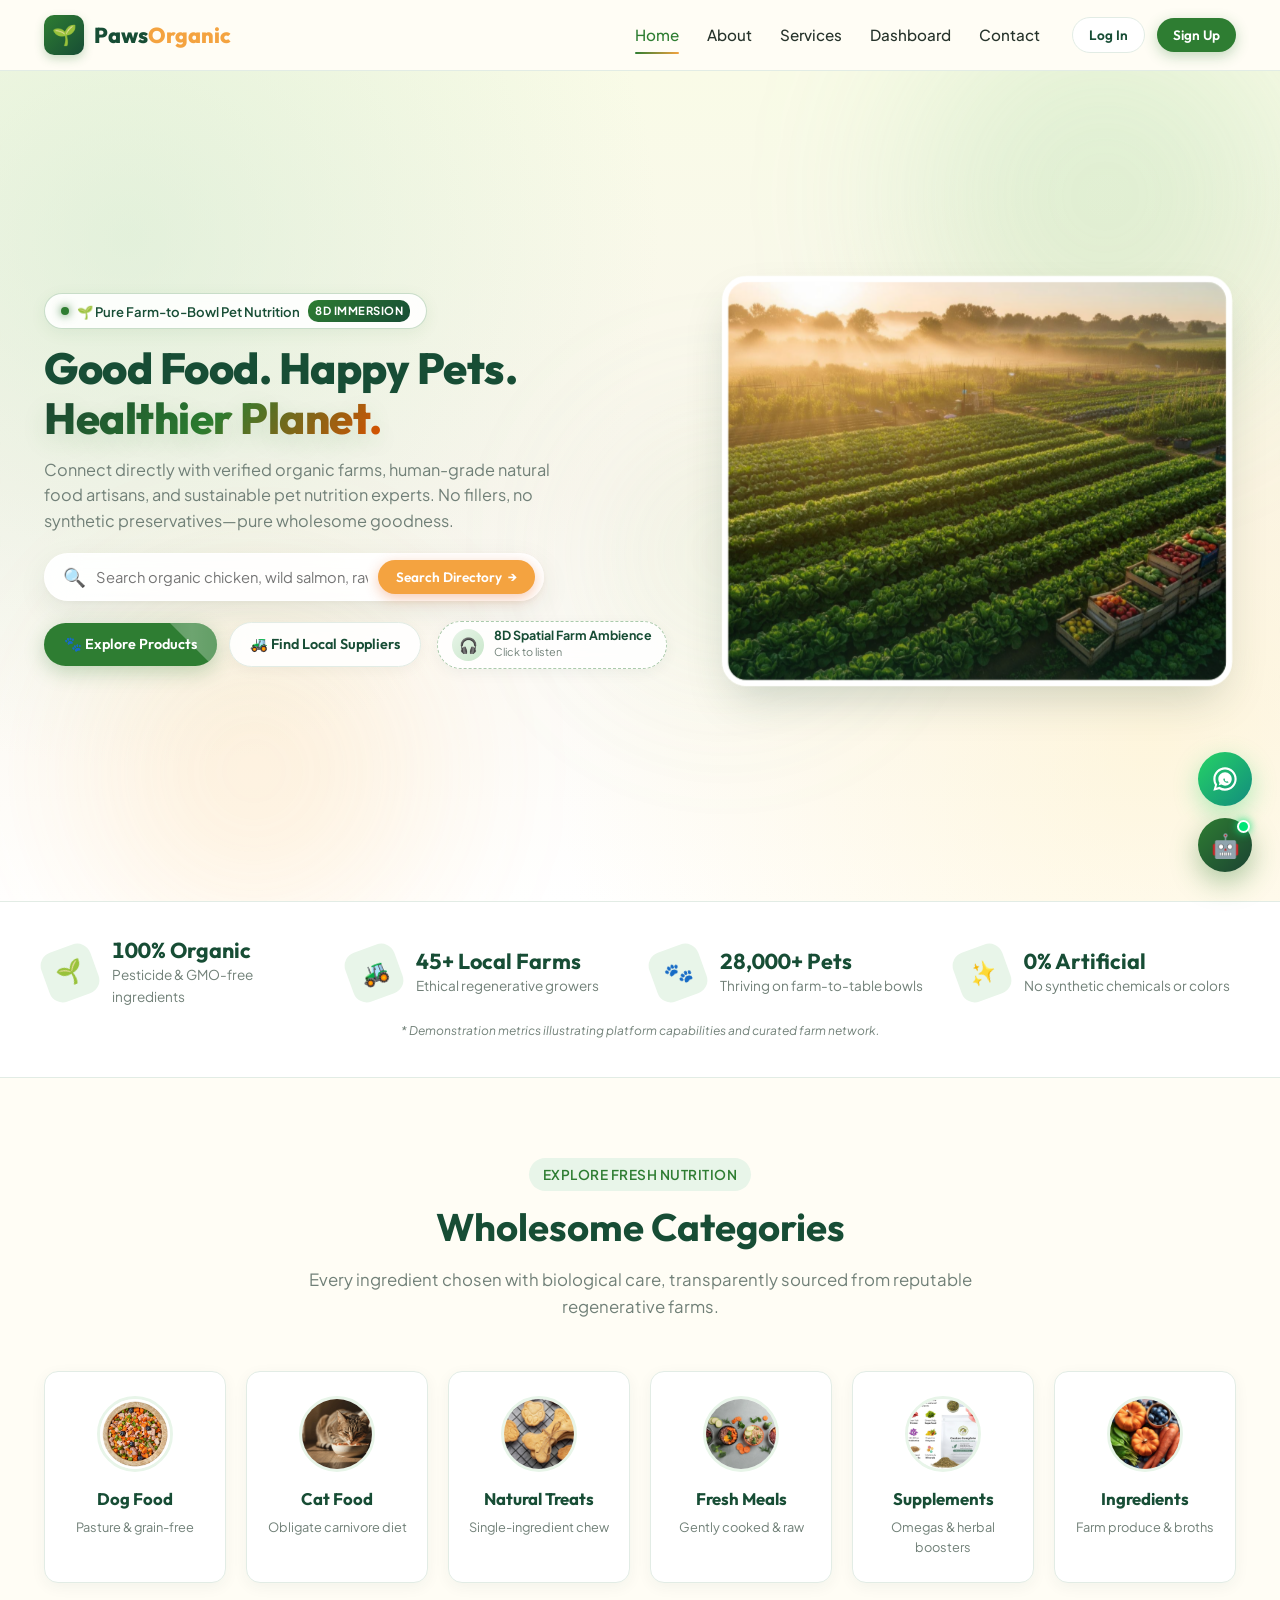
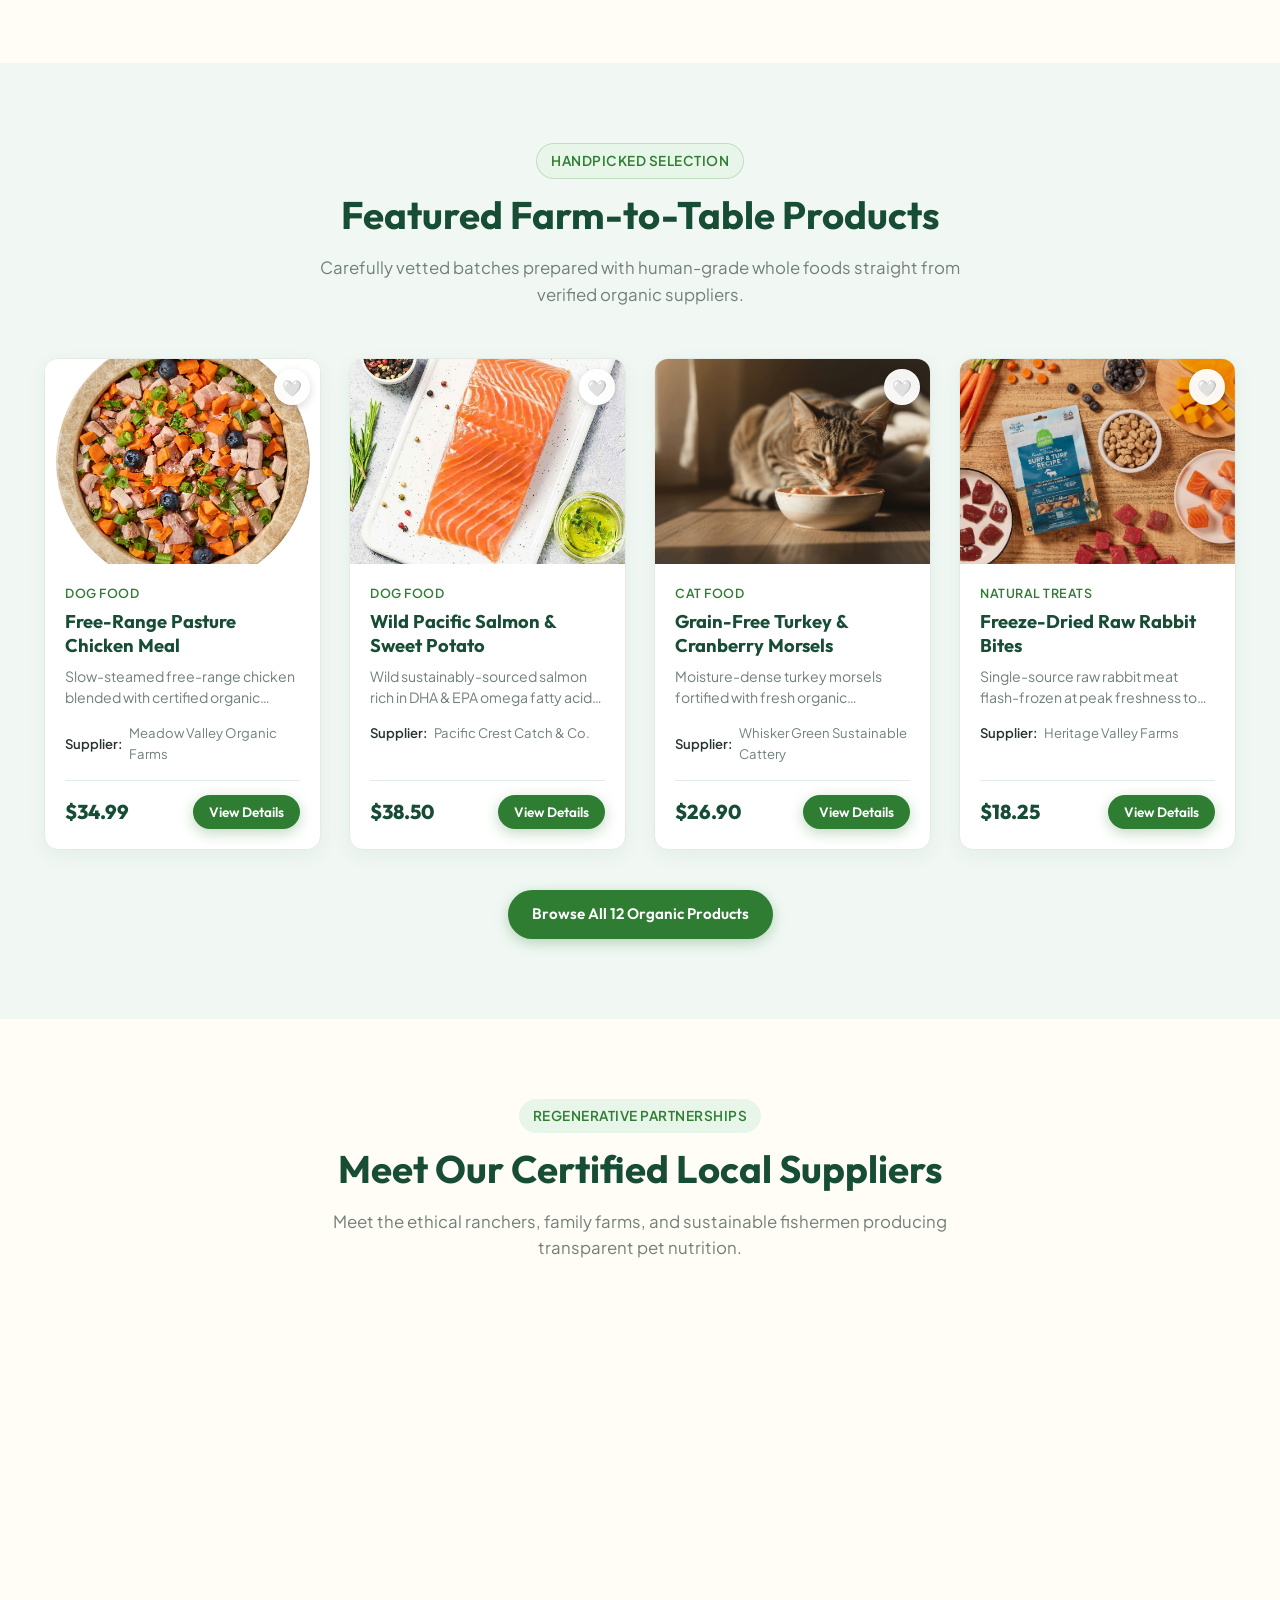
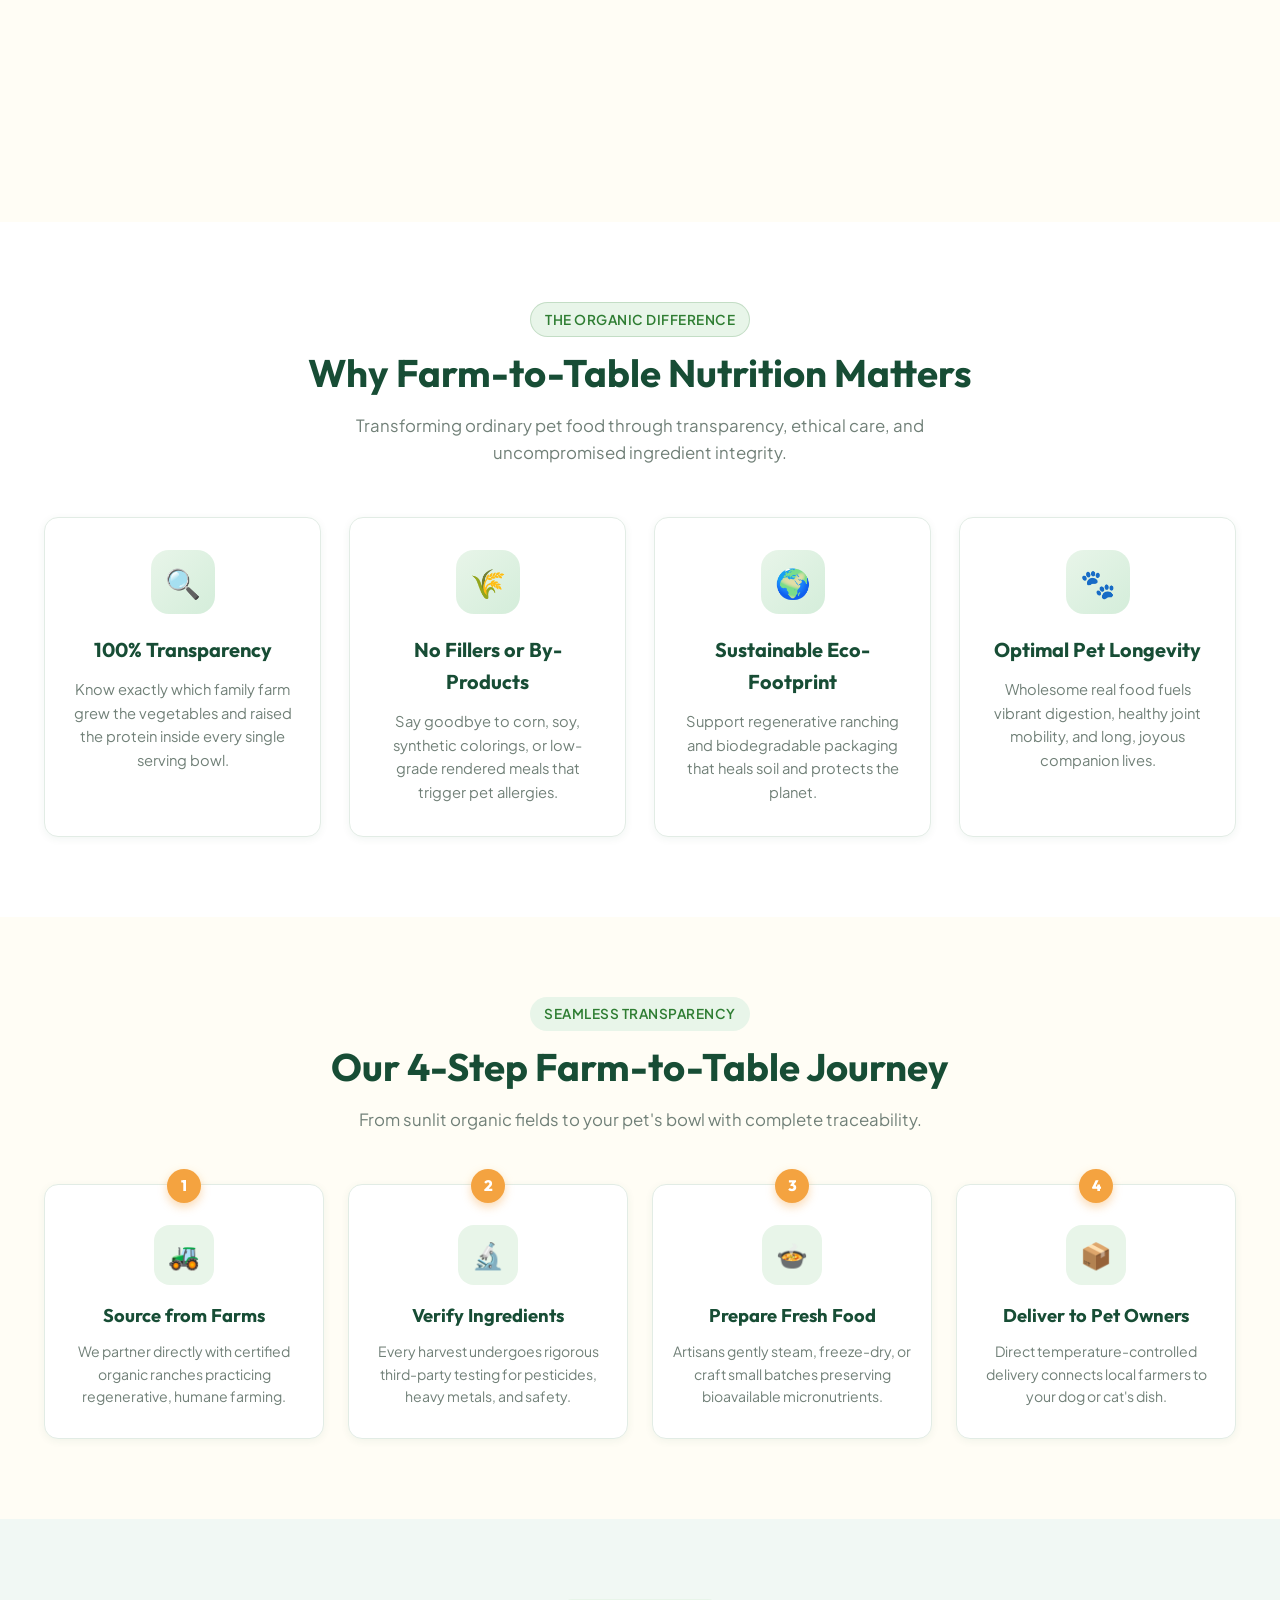
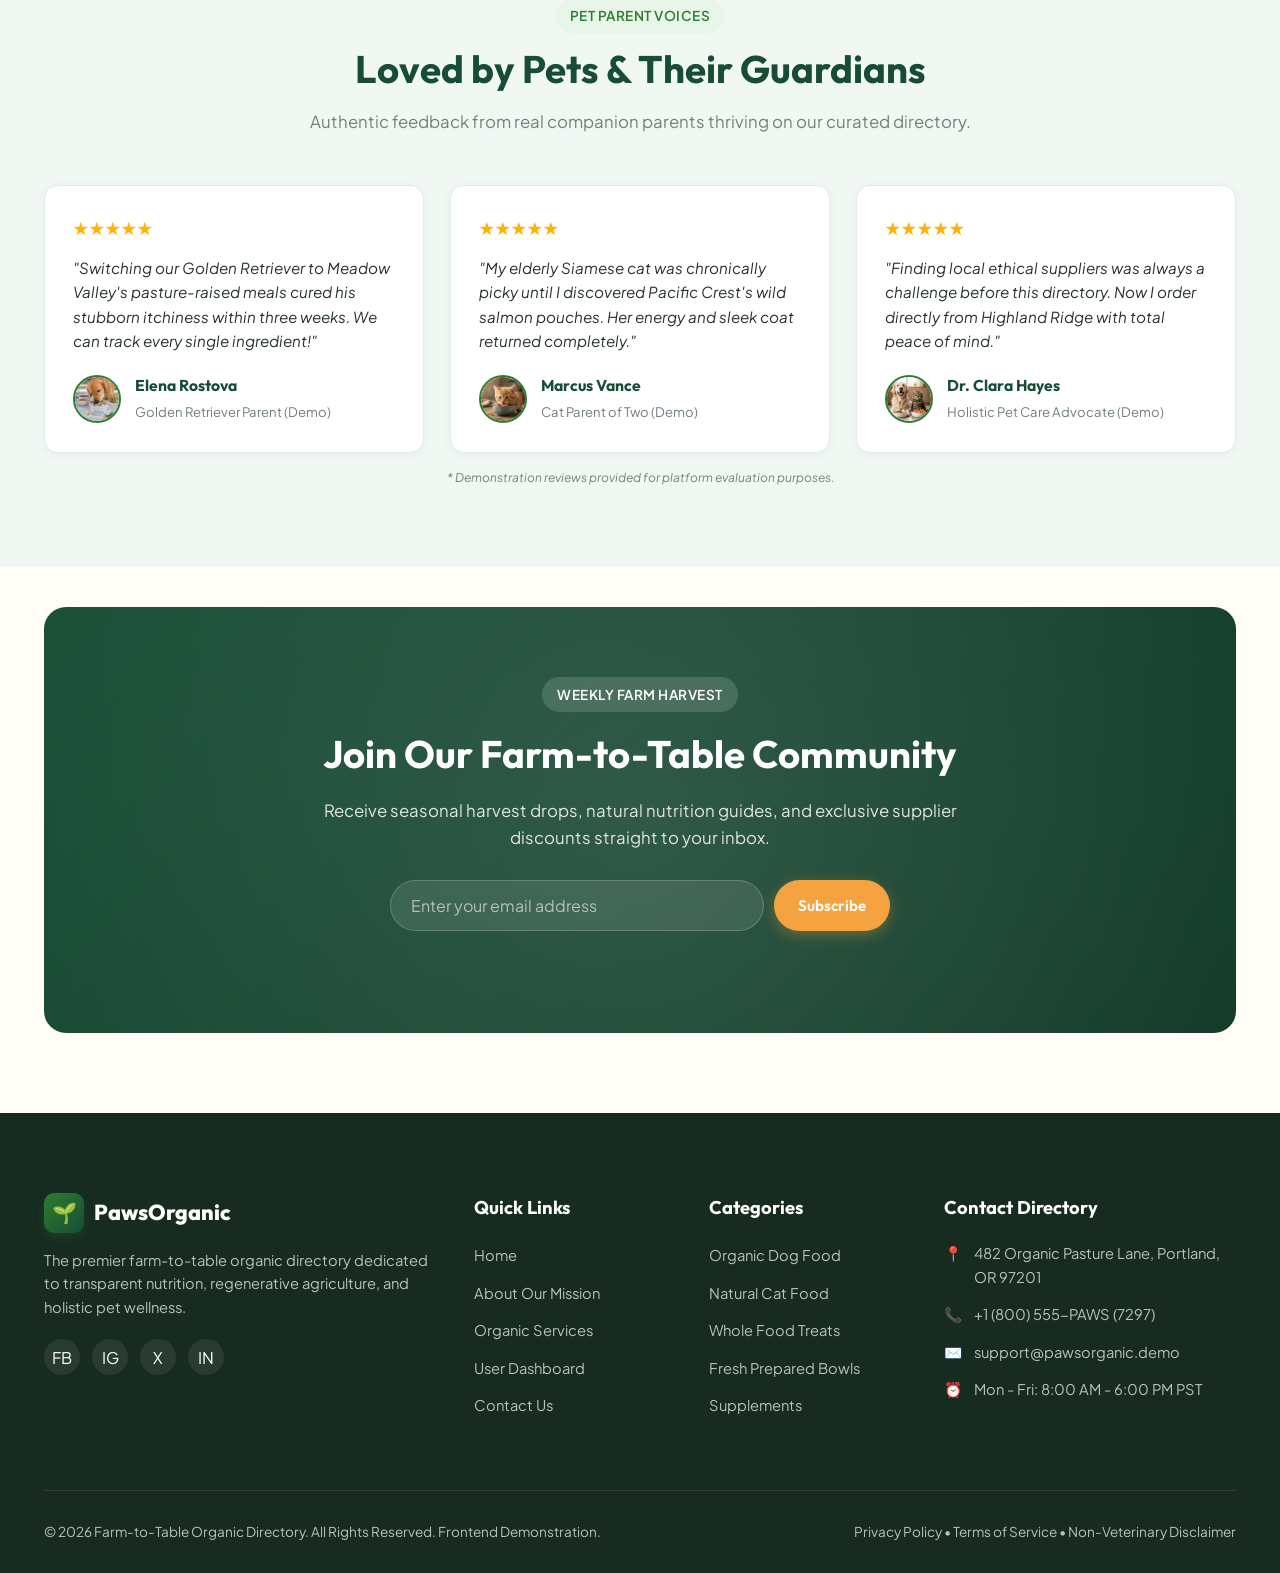
==== index.html @ 63713f3c "first commit" ====
<!DOCTYPE html>
<html lang="en">
<head>
  <meta charset="UTF-8">
  <meta name="viewport" content="width=device-width, initial-scale=1.0">
  <title>Farm-to-Table Organic Directory | Pet Food & Natural Nutrition</title>
  <!-- Favicon -->
  <link rel="icon" type="image/svg+xml" href="assets/favicon.svg">
  <link rel="apple-touch-icon" href="assets/favicon.svg">
  <!-- Stylesheets -->
  <link rel="stylesheet" href="css/style.css">
  <link rel="stylesheet" href="css/responsive.css">
</head>
<body>

  <!-- ==========================================================================
       Site Header / Navigation (Strict Requirement: Hamburger <=1024px)
       ========================================================================== -->
  <header class="site-header" id="siteHeader">
    <div class="container navbar">
      <!-- Brand Logo -->
      <a href="index.html" class="brand-logo" aria-label="Farm-to-Table Organic Directory Home">
        <div class="brand-icon">🌱</div>
        <div class="brand-text">Paws<span>Organic</span></div>
      </a>

      <!-- Desktop Navigation Menu (Visible ONLY > 1024px) -->
      <nav class="nav-menu-desktop" aria-label="Desktop Primary Navigation">
        <ul class="nav-links">
          <li><a href="index.html" class="nav-link active">Home</a></li>
          <li><a href="about.html" class="nav-link">About</a></li>
          <li><a href="services.html" class="nav-link">Services</a></li>
          <li><a href="dashboard.html" class="nav-link">Dashboard</a></li>
          <li><a href="contact.html" class="nav-link">Contact</a></li>
        </ul>
        <div class="nav-auth-actions">
          <button class="btn btn-secondary btn-sm open-login-btn">Log In</button>
          <button class="btn btn-primary btn-sm open-signup-btn">Sign Up</button>
        </div>
      </nav>

      <!-- Hamburger Menu Button (Visible ONLY <= 1024px) -->
      <button class="hamburger-btn" id="hamburgerBtn" aria-label="Toggle navigation menu" aria-expanded="false" aria-controls="mobileNavDrawer">
        <span class="hamburger-line"></span>
        <span class="hamburger-line"></span>
        <span class="hamburger-line"></span>
      </button>
    </div>
  </header>

  <!-- Mobile Drawer & Backdrop (Active on <= 1024px) -->
  <div class="mobile-nav-backdrop" id="mobileNavBackdrop"></div>
  <aside class="mobile-nav-drawer" id="mobileNavDrawer" aria-label="Mobile Navigation Menu">
    <ul class="mobile-nav-links">
      <li><a href="index.html" class="mobile-nav-link active"><span>🏡</span> Home</a></li>
      <li><a href="about.html" class="mobile-nav-link"><span>🌿</span> About</a></li>
      <li><a href="services.html" class="mobile-nav-link"><span>🐾</span> Services</a></li>
      <li><a href="dashboard.html" class="mobile-nav-link"><span>📊</span> Dashboard</a></li>
      <li><a href="contact.html" class="mobile-nav-link"><span>✉️</span> Contact</a></li>
    </ul>
    <div class="mobile-auth-actions">
      <button class="btn btn-secondary btn-block open-login-btn">Log In</button>
      <button class="btn btn-primary btn-block open-signup-btn">Sign Up</button>
    </div>
  </aside>

  <!-- ==========================================================================
       Hero Section
       ========================================================================== -->
  <main>
    <section class="hero" id="heroSection">
      <!-- Dynamic Ambient 3D Glow Orbs & Particles -->
      <div class="hero-ambient-blob blob-1" aria-hidden="true"></div>
      <div class="hero-ambient-blob blob-2" aria-hidden="true"></div>
      <div class="hero-ambient-blob blob-3" aria-hidden="true"></div>
      <canvas id="heroParticlesCanvas" class="hero-particles-canvas" aria-hidden="true"></canvas>

      <div class="container hero-grid">
        <div class="hero-content">
          <div class="hero-pill-badge" data-tilt-light>
            <span class="hero-badge-dot"></span>
            <span>🌱 Pure Farm-to-Bowl Pet Nutrition</span>
            <span class="hero-badge-tag">8D Immersion</span>
          </div>

          <h1 class="hero-title">
            Good Food. Happy Pets. <br>
            <span class="gradient-text-3d">Healthier Planet.</span>
          </h1>

          <p class="hero-subtitle">
            Connect directly with verified organic farms, human-grade natural food artisans, and sustainable pet nutrition experts. No fillers, no synthetic preservatives—pure wholesome goodness.
          </p>

          <!-- Search Bar with 3D Glass Morphism -->
          <form class="hero-search-box glass-card-3d" action="services.html" method="GET">
            <span class="search-icon-anim" aria-hidden="true">🔍</span>
            <input type="text" name="search" placeholder="Search organic chicken, wild salmon, raw meals..." aria-label="Search pet food or suppliers">
            <button type="submit" class="btn btn-accent btn-sm hero-search-btn">
              <span>Search Directory</span>
              <span class="btn-arrow">→</span>
            </button>
          </form>

          <div class="hero-actions-row">
            <div class="hero-actions">
              <a href="services.html" class="btn btn-primary btn-3d-pulse">
                <span>🐾 Explore Products</span>
              </a>
              <a href="about.html#suppliers" class="btn btn-secondary btn-3d-glass">
                <span>🚜 Find Local Suppliers</span>
              </a>
            </div>

            <!-- Live 8D Sound / Vibe Experience Bar (Neatly aligned) -->
            <div class="hero-sound-bar" id="heroSoundBar" title="Click to experience soothing organic farm nature sounds" role="button" tabindex="0">
              <button class="sound-toggle-btn" id="soundToggleBtn" aria-label="Toggle soothing farm soundscape">
                <span class="sound-icon" id="soundIcon">🎧</span>
                <span class="sound-wave-bars">
                  <span></span><span></span><span></span><span></span>
                </span>
              </button>
              <div class="sound-info">
                <span class="sound-label">8D Spatial Farm Ambience</span>
                <span class="sound-status" id="soundStatusText">Click to listen</span>
              </div>
            </div>
          </div>
        </div>

        <div class="hero-visual" id="heroVisualScene">
          <!-- 3D Perspective Card Container -->
          <div class="hero-tilt-container" id="heroTiltContainer">
            <div class="hero-image-wrapper card-3d-inner">
              <video class="hero-main-video" autoplay loop muted playsinline poster="assets/images/organic-farm-landscape.jpg" aria-label="Farm-to-table organic dog and cat food video">
                <source src="assets/video/Dog_and_cat_farm_food_20261014160749.mp4" type="video/mp4">
                Your browser does not support the video tag.
              </video>
              <div class="hero-image-overlay"></div>
            </div>
          </div>
        </div>
      </div>
    </section>

    <!-- ==========================================================================
         Trust Bar / Statistics
         ========================================================================== -->
    <section class="trust-bar" aria-label="Trust indicators">
      <div class="container">
        <div class="trust-grid">
          <div class="trust-item">
            <div class="trust-icon">🌱</div>
            <div class="trust-info">
              <h3><span class="counter-val" data-target="100">100</span>% Organic</h3>
              <p>Pesticide & GMO-free ingredients</p>
            </div>
          </div>
          <div class="trust-item">
            <div class="trust-icon">🚜</div>
            <div class="trust-info">
              <h3><span class="counter-val" data-target="45">45</span>+ Local Farms</h3>
              <p>Ethical regenerative growers</p>
            </div>
          </div>
          <div class="trust-item">
            <div class="trust-icon">🐾</div>
            <div class="trust-info">
              <h3><span class="counter-val" data-target="28000">28,000</span>+ Pets</h3>
              <p>Thriving on farm-to-table bowls</p>
            </div>
          </div>
          <div class="trust-item">
            <div class="trust-icon">✨</div>
            <div class="trust-info">
              <h3><span class="counter-val" data-target="0">0</span>% Artificial</h3>
              <p>No synthetic chemicals or colors</p>
            </div>
          </div>
        </div>
        <p class="demo-disclaimer">* Demonstration metrics illustrating platform capabilities and curated farm network.</p>
      </div>
    </section>

    <!-- ==========================================================================
         Categories Section
         ========================================================================== -->
    <section class="section-padding" id="categoriesSection">
      <div class="container">
        <div class="section-head text-center">
          <span class="badge">Explore Fresh Nutrition</span>
          <h2>Wholesome Categories</h2>
          <p>Every ingredient chosen with biological care, transparently sourced from reputable regenerative farms.</p>
        </div>

        <div class="categories-grid">
          <a href="services.html?category=Dog%20Food" class="category-card">
            <div class="category-img-thumb">
              <img src="assets/images/organic-dog-food.jpg" alt="Organic Dog Food" loading="lazy">
            </div>
            <h3>Dog Food</h3>
            <span>Pasture & grain-free</span>
          </a>

          <a href="services.html?category=Cat%20Food" class="category-card">
            <div class="category-img-thumb">
              <img src="assets/images/organic-cat-food.jpg" alt="Organic Cat Food" loading="lazy">
            </div>
            <h3>Cat Food</h3>
            <span>Obligate carnivore diet</span>
          </a>

          <a href="services.html?category=Natural%20Treats" class="category-card">
            <div class="category-img-thumb">
              <img src="assets/images/natural-pet-treats.jpg" alt="Natural Pet Treats" loading="lazy">
            </div>
            <h3>Natural Treats</h3>
            <span>Single-ingredient chew</span>
          </a>

          <a href="services.html?category=Fresh%20Meals" class="category-card">
            <div class="category-img-thumb">
              <img src="assets/images/fresh-pet-food-bowls.jpg" alt="Fresh Pet Meals" loading="lazy">
            </div>
            <h3>Fresh Meals</h3>
            <span>Gently cooked & raw</span>
          </a>

          <a href="services.html?category=Nutrition%20Supplements" class="category-card">
            <div class="category-img-thumb">
              <img src="assets/images/pet-nutrition-supplements.jpg" alt="Nutrition Supplements" loading="lazy">
            </div>
            <h3>Supplements</h3>
            <span>Omegas & herbal boosters</span>
          </a>

          <a href="services.html?category=Organic%20Ingredients" class="category-card">
            <div class="category-img-thumb">
              <img src="assets/images/pet-safe-vegetables.jpg" alt="Organic Ingredients" loading="lazy">
            </div>
            <h3>Ingredients</h3>
            <span>Farm produce & broths</span>
          </a>
        </div>
      </div>
    </section>

    <!-- ==========================================================================
         Featured Products Section
         ========================================================================== -->
    <section class="section-padding" style="background-color: var(--light-green-alt);" id="featuredProducts">
      <div class="container">
        <div class="section-head text-center">
          <span class="badge badge-organic">Handpicked Selection</span>
          <h2>Featured Farm-to-Table Products</h2>
          <p>Carefully vetted batches prepared with human-grade whole foods straight from verified organic suppliers.</p>
        </div>

        <div class="products-grid">
          <!-- Card 1 -->
          <article class="product-card">
            <div class="product-thumb">
              <img src="assets/images/organic-dog-food.jpg" alt="Free-Range Pasture Chicken Meal" loading="lazy">
              <span class="badge badge-organic product-badge-float">🌱 Certified Organic Demo</span>
              <button class="btn-favorite-float" data-product-id="prod-1" aria-label="Save to favorites">🤍</button>
            </div>
            <div class="product-body">
              <span class="product-category">Dog Food</span>
              <h3 class="product-title">Free-Range Pasture Chicken Meal</h3>
              <p class="product-desc">Slow-steamed free-range chicken blended with certified organic carrots, celery, and cold-pressed flaxseed oil.</p>
              <div class="product-supplier">
                <span>Supplier:</span> Meadow Valley Organic Farms
              </div>
              <div class="product-footer">
                <div class="product-price">$34.99</div>
                <button class="btn btn-primary btn-sm btn-view-details" data-id="prod-1">View Details</button>
              </div>
            </div>
          </article>

          <!-- Card 2 -->
          <article class="product-card">
            <div class="product-thumb">
              <img src="assets/images/salmon.jpg" alt="Wild Pacific Salmon & Sweet Potato" loading="lazy">
              <span class="badge badge-organic product-badge-float">🌱 Certified Organic Demo</span>
              <button class="btn-favorite-float" data-product-id="prod-2" aria-label="Save to favorites">🤍</button>
            </div>
            <div class="product-body">
              <span class="product-category">Dog Food</span>
              <h3 class="product-title">Wild Pacific Salmon & Sweet Potato</h3>
              <p class="product-desc">Wild sustainably-sourced salmon rich in DHA & EPA omega fatty acids to nurture lustrous coats and healthy skin.</p>
              <div class="product-supplier">
                <span>Supplier:</span> Pacific Crest Catch & Co.
              </div>
              <div class="product-footer">
                <div class="product-price">$38.50</div>
                <button class="btn btn-primary btn-sm btn-view-details" data-id="prod-2">View Details</button>
              </div>
            </div>
          </article>

          <!-- Card 3 -->
          <article class="product-card">
            <div class="product-thumb">
              <img src="assets/images/organic-cat-food.jpg" alt="Grain-Free Turkey & Cranberry Cat Morsels" loading="lazy">
              <span class="badge badge-organic product-badge-float">🌱 Certified Organic Demo</span>
              <button class="btn-favorite-float" data-product-id="prod-4" aria-label="Save to favorites">🤍</button>
            </div>
            <div class="product-body">
              <span class="product-category">Cat Food</span>
              <h3 class="product-title">Grain-Free Turkey & Cranberry Morsels</h3>
              <p class="product-desc">Moisture-dense turkey morsels fortified with fresh organic cranberries to support feline urinary tract health.</p>
              <div class="product-supplier">
                <span>Supplier:</span> Whisker Green Sustainable Cattery
              </div>
              <div class="product-footer">
                <div class="product-price">$26.90</div>
                <button class="btn btn-primary btn-sm btn-view-details" data-id="prod-4">View Details</button>
              </div>
            </div>
          </article>

          <!-- Card 4 -->
          <article class="product-card">
            <div class="product-thumb">
              <img src="assets/images/freeze-dried-pet-food.jpg" alt="Freeze-Dried Raw Rabbit & Herb Bites" loading="lazy">
              <span class="badge badge-organic product-badge-float">🌱 Certified Organic Demo</span>
              <button class="btn-favorite-float" data-product-id="prod-5" aria-label="Save to favorites">🤍</button>
            </div>
            <div class="product-body">
              <span class="product-category">Natural Treats</span>
              <h3 class="product-title">Freeze-Dried Raw Rabbit Bites</h3>
              <p class="product-desc">Single-source raw rabbit meat flash-frozen at peak freshness to preserve delicate enzymes and rich nutrients.</p>
              <div class="product-supplier">
                <span>Supplier:</span> Heritage Valley Farms
              </div>
              <div class="product-footer">
                <div class="product-price">$18.25</div>
                <button class="btn btn-primary btn-sm btn-view-details" data-id="prod-5">View Details</button>
              </div>
            </div>
          </article>
        </div>

        <div class="text-center" style="margin-top: 40px;">
          <a href="services.html" class="btn btn-primary">Browse All 12 Organic Products</a>
        </div>
      </div>
    </section>

    <!-- ==========================================================================
         Featured Suppliers Section
         ========================================================================== -->
    <section class="section-padding" id="featuredSuppliers">
      <div class="container">
        <div class="section-head text-center">
          <span class="badge">Regenerative Partnerships</span>
          <h2>Meet Our Certified Local Suppliers</h2>
          <p>Meet the ethical ranchers, family farms, and sustainable fishermen producing transparent pet nutrition.</p>
        </div>

        <div class="suppliers-grid">
          <!-- Supplier 1 -->
          <div class="supplier-card">
            <div class="supplier-cover">
              <img src="assets/images/fresh-farm-produce.jpg" alt="Meadow Valley Organic Farms" loading="lazy">
              <span class="badge badge-organic supplier-badge">📍 Sonoma County, CA</span>
            </div>
            <div class="supplier-content">
              <h3 class="supplier-name">Meadow Valley Organic Farms</h3>
              <div class="supplier-meta">
                <span>Poultry & Root Veggies</span> • <span>⭐ 4.9 Rating</span>
              </div>
              <p class="supplier-desc">
                Dedicated to free-range ethical poultry, organic pumpkin patches, and nutrient-dense greens grown without synthetic pesticides.
              </p>
              <div class="supplier-tags">
                <span class="supplier-tag">Non-GMO</span>
                <span class="supplier-tag">Solar Powered</span>
                <span class="supplier-tag">Human Grade</span>
              </div>
              <div class="supplier-action">
                <a href="contact.html?supplier=Meadow%20Valley" class="btn btn-secondary btn-sm btn-block">Inquire Supplier</a>
              </div>
            </div>
          </div>

          <!-- Supplier 2 -->
          <div class="supplier-card">
            <div class="supplier-cover">
              <img src="assets/images/salmon.jpg" alt="Pacific Crest Catch & Co." loading="lazy">
              <span class="badge badge-organic supplier-badge">📍 Astoria, OR</span>
            </div>
            <div class="supplier-content">
              <h3 class="supplier-name">Pacific Crest Catch & Co.</h3>
              <div class="supplier-meta">
                <span>Wild Sustainable Seafood</span> • <span>⭐ 5.0 Rating</span>
              </div>
              <p class="supplier-desc">
                Wild-caught Pacific salmon and ocean mackerel hand-inspected to preserve supreme omega-3 purity for pets nationwide.
              </p>
              <div class="supplier-tags">
                <span class="supplier-tag">Line Caught</span>
                <span class="supplier-tag">DHA & EPA Rich</span>
                <span class="supplier-tag">Eco-Packaged</span>
              </div>
              <div class="supplier-action">
                <a href="contact.html?supplier=Pacific%20Crest" class="btn btn-secondary btn-sm btn-block">Inquire Supplier</a>
              </div>
            </div>
          </div>

          <!-- Supplier 3 -->
          <div class="supplier-card">
            <div class="supplier-cover">
              <img src="assets/images/farm-to-table-ingredients.jpg" alt="Highland Ridge Pastures" loading="lazy">
              <span class="badge badge-organic supplier-badge">📍 Boulder County, CO</span>
            </div>
            <div class="supplier-content">
              <h3 class="supplier-name">Highland Ridge Pastures</h3>
              <div class="supplier-meta">
                <span>100% Grass-Fed Meats</span> • <span>⭐ 4.8 Rating</span>
              </div>
              <p class="supplier-desc">
                Regenerative pasture-fed Angus cattle delivering human-grade cuts, mineral-rich bone broth, and organic organ meats.
              </p>
              <div class="supplier-tags">
                <span class="supplier-tag">Grass-Finished</span>
                <span class="supplier-tag">Antibiotic Free</span>
                <span class="supplier-tag">Raw Friendly</span>
              </div>
              <div class="supplier-action">
                <a href="contact.html?supplier=Highland%20Ridge" class="btn btn-secondary btn-sm btn-block">Inquire Supplier</a>
              </div>
            </div>
          </div>
        </div>
      </div>
    </section>

    <!-- ==========================================================================
         Why Choose Us Section
         ========================================================================== -->
    <section class="section-padding" style="background-color: var(--white);" id="whyChooseUs">
      <div class="container">
        <div class="section-head text-center">
          <span class="badge badge-organic">The Organic Difference</span>
          <h2>Why Farm-to-Table Nutrition Matters</h2>
          <p>Transforming ordinary pet food through transparency, ethical care, and uncompromised ingredient integrity.</p>
        </div>

        <div class="why-us-grid">
          <div class="why-card">
            <div class="why-icon">🔍</div>
            <h3>100% Transparency</h3>
            <p>Know exactly which family farm grew the vegetables and raised the protein inside every single serving bowl.</p>
          </div>

          <div class="why-card">
            <div class="why-icon">🌾</div>
            <h3>No Fillers or By-Products</h3>
            <p>Say goodbye to corn, soy, synthetic colorings, or low-grade rendered meals that trigger pet allergies.</p>
          </div>

          <div class="why-card">
            <div class="why-icon">🌍</div>
            <h3>Sustainable Eco-Footprint</h3>
            <p>Support regenerative ranching and biodegradable packaging that heals soil and protects the planet.</p>
          </div>

          <div class="why-card">
            <div class="why-icon">🐾</div>
            <h3>Optimal Pet Longevity</h3>
            <p>Wholesome real food fuels vibrant digestion, healthy joint mobility, and long, joyous companion lives.</p>
          </div>
        </div>
      </div>
    </section>

    <!-- ==========================================================================
         Farm-to-Table Process Section
         ========================================================================== -->
    <section class="section-padding" id="farmProcess">
      <div class="container">
        <div class="section-head text-center">
          <span class="badge">Seamless Transparency</span>
          <h2>Our 4-Step Farm-to-Table Journey</h2>
          <p>From sunlit organic fields to your pet's bowl with complete traceability.</p>
        </div>

        <div class="process-grid">
          <div class="process-step">
            <div class="step-number">1</div>
            <div class="step-icon">🚜</div>
            <h3>Source from Farms</h3>
            <p>We partner directly with certified organic ranches practicing regenerative, humane farming.</p>
          </div>

          <div class="process-step">
            <div class="step-number">2</div>
            <div class="step-icon">🔬</div>
            <h3>Verify Ingredients</h3>
            <p>Every harvest undergoes rigorous third-party testing for pesticides, heavy metals, and safety.</p>
          </div>

          <div class="process-step">
            <div class="step-number">3</div>
            <div class="step-icon">🍲</div>
            <h3>Prepare Fresh Food</h3>
            <p>Artisans gently steam, freeze-dry, or craft small batches preserving bioavailable micronutrients.</p>
          </div>

          <div class="process-step">
            <div class="step-number">4</div>
            <div class="step-icon">📦</div>
            <h3>Deliver to Pet Owners</h3>
            <p>Direct temperature-controlled delivery connects local farmers to your dog or cat's dish.</p>
          </div>
        </div>
      </div>
    </section>

    <!-- ==========================================================================
         Customer Testimonials
         ========================================================================== -->
    <section class="section-padding" style="background-color: var(--light-green-alt);" id="testimonials">
      <div class="container">
        <div class="section-head text-center">
          <span class="badge">Pet Parent Voices</span>
          <h2>Loved by Pets & Their Guardians</h2>
          <p>Authentic feedback from real companion parents thriving on our curated directory.</p>
        </div>

        <div class="testimonials-grid">
          <div class="testimonial-card">
            <div class="testimonial-rating">★★★★★</div>
            <p class="testimonial-quote">
              "Switching our Golden Retriever to Meadow Valley's pasture-raised meals cured his stubborn itchiness within three weeks. We can track every single ingredient!"
            </p>
            <div class="testimonial-author">
              <div class="author-avatar">
                <img src="assets/images/healthy-golden-retrievers.jpg" alt="Golden Retriever pet parent">
              </div>
              <div class="author-details">
                <h4>Elena Rostova</h4>
                <span>Golden Retriever Parent (Demo)</span>
              </div>
            </div>
          </div>

          <div class="testimonial-card">
            <div class="testimonial-rating">★★★★★</div>
            <p class="testimonial-quote">
              "My elderly Siamese cat was chronically picky until I discovered Pacific Crest's wild salmon pouches. Her energy and sleek coat returned completely."
            </p>
            <div class="testimonial-author">
              <div class="author-avatar">
                <img src="assets/images/kittens-cat-nutrition.jpg" alt="Cat owner">
              </div>
              <div class="author-details">
                <h4>Marcus Vance</h4>
                <span>Cat Parent of Two (Demo)</span>
              </div>
            </div>
          </div>

          <div class="testimonial-card">
            <div class="testimonial-rating">★★★★★</div>
            <p class="testimonial-quote">
              "Finding local ethical suppliers was always a challenge before this directory. Now I order directly from Highland Ridge with total peace of mind."
            </p>
            <div class="testimonial-author">
              <div class="author-avatar">
                <img src="assets/images/dogs-and-cats-together.jpg" alt="Multi-pet household">
              </div>
              <div class="author-details">
                <h4>Dr. Clara Hayes</h4>
                <span>Holistic Pet Care Advocate (Demo)</span>
              </div>
            </div>
          </div>
        </div>
        <p class="demo-disclaimer">* Demonstration reviews provided for platform evaluation purposes.</p>
      </div>
    </section>

    <!-- ==========================================================================
         Newsletter Subscription Section
         ========================================================================== -->
    <div class="container">
      <section class="newsletter-section">
        <div class="newsletter-content">
          <span class="badge badge-organic" style="margin-bottom: 12px; background: rgba(255,255,255,0.15); color:#FFF;">Weekly Farm Harvest</span>
          <h2>Join Our Farm-to-Table Community</h2>
          <p>Receive seasonal harvest drops, natural nutrition guides, and exclusive supplier discounts straight to your inbox.</p>
          <form class="newsletter-form" id="newsletterForm">
            <input type="email" id="newsletterEmail" placeholder="Enter your email address" required aria-label="Email address for newsletter">
            <button type="submit" class="btn btn-accent">Subscribe</button>
          </form>
          <div class="newsletter-msg" id="newsletterMsg" role="alert"></div>
        </div>
      </section>
    </div>
  </main>

  <!-- ==========================================================================
       Site Footer
       ========================================================================== -->
  <footer class="site-footer">
    <div class="container">
      <div class="footer-grid">
        <div class="footer-col footer-about">
          <div class="brand-logo" style="color: #FFF; margin-bottom: 14px;">
            <div class="brand-icon">🌱</div>
            <div>Paws<span>Organic</span></div>
          </div>
          <p>
            The premier farm-to-table organic directory dedicated to transparent nutrition, regenerative agriculture, and holistic pet wellness.
          </p>
          <div class="social-links">
            <a href="#" class="social-btn" aria-label="Follow on Facebook">FB</a>
            <a href="#" class="social-btn" aria-label="Follow on Instagram">IG</a>
            <a href="#" class="social-btn" aria-label="Follow on Twitter">X</a>
            <a href="#" class="social-btn" aria-label="Connect on LinkedIn">IN</a>
          </div>
        </div>

        <div class="footer-col footer-links">
          <h3>Quick Links</h3>
          <ul>
            <li><a href="index.html">Home</a></li>
            <li><a href="about.html">About Our Mission</a></li>
            <li><a href="services.html">Organic Services</a></li>
            <li><a href="dashboard.html">User Dashboard</a></li>
            <li><a href="contact.html">Contact Us</a></li>
          </ul>
        </div>

        <div class="footer-col footer-links">
          <h3>Categories</h3>
          <ul>
            <li><a href="services.html?category=Dog%20Food">Organic Dog Food</a></li>
            <li><a href="services.html?category=Cat%20Food">Natural Cat Food</a></li>
            <li><a href="services.html?category=Natural%20Treats">Whole Food Treats</a></li>
            <li><a href="services.html?category=Fresh%20Meals">Fresh Prepared Bowls</a></li>
            <li><a href="services.html?category=Nutrition%20Supplements">Supplements</a></li>
          </ul>
        </div>

        <div class="footer-col footer-contact">
          <h3>Contact Directory</h3>
          <ul>
            <li><span>📍</span> 482 Organic Pasture Lane, Portland, OR 97201</li>
            <li><span>📞</span> +1 (800) 555-PAWS (7297)</li>
            <li><span>✉️</span> support@pawsorganic.demo</li>
            <li><span>⏰</span> Mon - Fri: 8:00 AM - 6:00 PM PST</li>
          </ul>
        </div>
      </div>

      <div class="footer-bottom">
        <div>
          &copy; 2026 Farm-to-Table Organic Directory. All Rights Reserved. Frontend Demonstration.
        </div>
        <div>
          <span>Privacy Policy</span> • <span>Terms of Service</span> • <span>Non-Veterinary Disclaimer</span>
        </div>
      </div>
    </div>
  </footer>

  <!-- ==========================================================================
       LOGIN & SIGNUP MODAL POPUPS (Accessible on all pages)
       ========================================================================== -->
  <!-- Login Modal -->
  <div class="modal-overlay" id="loginModal" role="dialog" aria-modal="true" aria-labelledby="loginTitle">
    <div class="modal-dialog">
      <button class="modal-close-btn" data-close-modal="loginModal" aria-label="Close modal">&times;</button>
      <div class="modal-header">
        <h2 id="loginTitle">Welcome Back</h2>
        <p>Log in to manage your favorites and farm orders</p>
      </div>

      <form id="loginForm" novalidate>
        <div class="form-group">
          <label for="loginEmail">Email Address</label>
          <input type="email" id="loginEmail" class="form-control" placeholder="name@example.com" required>
          <div class="invalid-feedback">Valid email required</div>
        </div>

        <div class="form-group">
          <label for="loginPassword">Password</label>
          <div class="password-input-wrap">
            <input type="password" id="loginPassword" class="form-control" placeholder="Enter password (min 6 chars)" required>
            <button type="button" class="password-toggle-btn" data-target="loginPassword" aria-label="Toggle password visibility">👁️</button>
          </div>
          <div class="invalid-feedback">Password must be at least 6 characters</div>
        </div>

        <div style="display: flex; justify-content: space-between; align-items: center; margin-bottom: 20px; font-size: 0.88rem;">
          <label style="display: flex; align-items: center; gap: 6px; cursor: pointer;">
            <input type="checkbox" id="loginRemember"> Remember me
          </label>
          <a href="#" style="color: var(--primary-green); font-weight: 600;" onclick="showToast('Password reset link sent to demo email', 'info'); return false;">Forgot Password?</a>
        </div>

        <button type="submit" class="btn btn-primary btn-block">Log In</button>
      </form>

      <div class="modal-switch-text">
        Don't have an account? <a href="#" id="switchToSignup">Create an account</a>
      </div>
    </div>
  </div>

  <!-- Signup Modal -->
  <div class="modal-overlay" id="signupModal" role="dialog" aria-modal="true" aria-labelledby="signupTitle">
    <div class="modal-dialog">
      <button class="modal-close-btn" data-close-modal="signupModal" aria-label="Close modal">&times;</button>
      <div class="modal-header">
        <h2 id="signupTitle">Join Our Farm Community</h2>
        <p>Discover fresh, organic pet nutrition directly from growers</p>
      </div>

      <form id="signupForm" novalidate>
        <div class="form-group">
          <label for="signupName">Full Name</label>
          <input type="text" id="signupName" class="form-control" placeholder="Sarah Jenkins" required>
          <div class="invalid-feedback">Full name is required</div>
        </div>

        <div class="form-group">
          <label for="signupEmail">Email Address</label>
          <input type="email" id="signupEmail" class="form-control" placeholder="sarah@example.com" required>
          <div class="invalid-feedback">Valid email required</div>
        </div>

        <div class="form-group">
          <label for="signupPassword">Password</label>
          <div class="password-input-wrap">
            <input type="password" id="signupPassword" class="form-control" placeholder="Create password (min 6 chars)" required>
            <button type="button" class="password-toggle-btn" data-target="signupPassword" aria-label="Toggle password visibility">👁️</button>
          </div>
          <div class="invalid-feedback">Password must be at least 6 characters</div>
        </div>

        <div class="form-group">
          <label for="signupConfirmPassword">Confirm Password</label>
          <div class="password-input-wrap">
            <input type="password" id="signupConfirmPassword" class="form-control" placeholder="Re-enter password" required>
            <button type="button" class="password-toggle-btn" data-target="signupConfirmPassword" aria-label="Toggle password visibility">👁️</button>
          </div>
          <div class="invalid-feedback">Passwords must match</div>
        </div>

        <div class="form-group" style="margin-bottom: 20px;">
          <label style="display: flex; align-items: flex-start; gap: 8px; font-size: 0.85rem; cursor: pointer;">
            <input type="checkbox" id="signupTerms" required style="margin-top: 3px;">
            <span>I agree to the Terms of Service & Privacy Policy (Demo confirmation)</span>
          </label>
        </div>

        <button type="submit" class="btn btn-primary btn-block">Create Account</button>
      </form>

      <div class="modal-switch-text">
        Already have an account? <a href="#" id="switchToLogin">Log in here</a>
      </div>
    </div>
  </div>

  <!-- Product Details Modal -->
  <div class="modal-overlay" id="productDetailsModal" role="dialog" aria-modal="true" aria-labelledby="productModalHeading">
    <div class="modal-dialog modal-dialog-large">
      <button class="modal-close-btn" data-close-modal="productDetailsModal" aria-label="Close modal">&times;</button>
      <div id="productDetailsContent">
        <!-- Rendered dynamically by js/products.js -->
      </div>
    </div>
  </div>

  <!-- Scroll-to-top button with circular animated progress ring -->
  <button class="scroll-top-btn" id="scrollTopBtn" aria-label="Scroll to top of page">
    <svg class="scroll-progress-svg" viewBox="0 0 50 50">
      <defs>
        <linearGradient id="scrollGrad" x1="0%" y1="0%" x2="100%" y2="100%">
          <stop offset="0%" stop-color="#81C784"/>
          <stop offset="100%" stop-color="#2E7D32"/>
        </linearGradient>
      </defs>
      <circle class="scroll-progress-track" cx="25" cy="25" r="22"></circle>
      <circle class="scroll-progress-bar" id="scrollProgressBar" cx="25" cy="25" r="22"></circle>
    </svg>
    <span class="scroll-top-icon">↑</span>
  </button>

  <!-- Dual AI Nutritionist & WhatsApp Instant Connect Floating Widget -->
  <aside class="chat-dock" aria-label="Customer Support and AI Assistant">
    <!-- WhatsApp Floating Trigger -->
    <a href="https://wa.me/18005550199?text=Hi%2C%20I%20have%20a%20question%20about%20Farm-to-Table%20Organic%20pet%20nutrition" class="chat-launcher-btn whatsapp-launcher" target="_blank" rel="noopener noreferrer" aria-label="Chat with us on WhatsApp">
      <svg viewBox="0 0 24 24">
        <path d="M12.031 6.172c-3.181 0-5.767 2.586-5.768 5.766-.001 1.298.38 2.27 1.019 3.287l-.582 2.128 2.182-.573c.978.58 1.911.928 3.145.929 3.178 0 5.767-2.587 5.768-5.766.001-3.187-2.575-5.77-5.764-5.771zm3.392 8.244c-.144.405-.837.774-1.17.824-.312.045-.634.058-1.503-.312-.998-.423-1.666-1.393-1.716-1.46-.049-.068-.403-.537-.403-1.025 0-.488.257-.728.348-.827.091-.099.199-.124.266-.124.066 0 .133.003.19.006.061.003.143-.023.224.17.082.199.281.685.306.735.025.05.041.108.008.174-.033.067-.049.108-.099.166-.05.058-.105.13-.15.174-.05.05-.102.105-.044.205.058.099.257.424.551.686.379.337.698.441.797.491.099.05.158.042.216-.025.058-.066.249-.29.315-.39.066-.099.133-.083.224-.05.091.033.58.274.68.324.099.05.166.075.19.116.025.042.025.241-.119.646z"/>
        <path d="M12 2C6.477 2 2 6.477 2 12c0 1.891.524 3.66 1.436 5.176L2 22l4.981-1.306A9.957 9.957 0 0012 22c5.523 0 10-4.477 10-10S17.523 2 12 2zm0 18.167c-1.583 0-3.066-.454-4.327-1.24l-.31-.194-2.868.752.766-2.802-.213-.339A8.127 8.127 0 013.833 12c0-4.503 3.664-8.167 8.167-8.167 4.503 0 8.167 3.664 8.167 8.167 0 4.503-3.664 8.167-8.167 8.167z"/>
      </svg>
      <span class="launcher-tooltip">WhatsApp Us</span>
    </a>

    <!-- AI Nutritionist Floating Trigger -->
    <button class="chat-launcher-btn ai-chat-launcher" id="aiChatLauncher" aria-label="Open AI Nutritionist Assistant">
      <span class="ai-launcher-icon">🤖</span>
      <span class="ai-online-badge"></span>
      <span class="launcher-tooltip">Ask AI Nutritionist</span>
    </button>
  </aside>

  <!-- AI Nutritionist Interactive Chat Window -->
  <div class="ai-chat-window" id="aiChatWindow" role="dialog" aria-labelledby="aiChatTitle">
    <div class="ai-chat-header">
      <div class="ai-chat-title">
        <div class="ai-avatar">🌱</div>
        <div>
          <h3 id="aiChatTitle">Dr. Paw AI Nutritionist</h3>
          <p>Verified Organic Nutrition Advisor • Online</p>
        </div>
      </div>
      <button class="ai-close-btn" id="aiCloseBtn" aria-label="Close AI Chat">&times;</button>
    </div>

    <div class="ai-chat-messages" id="aiChatMessages">
      <div class="chat-bubble bot">
        Hello pet parent! 🐾 I can help you find verified organic meals, diagnose common dietary sensitivities, or match your pet with certified local farms. What would you like to explore?
      </div>
      <div class="chat-quick-suggestions">
        <button class="suggestion-pill" data-prompt="Best organic puppy food?">Puppy Growth Meals 🐕</button>
        <button class="suggestion-pill" data-prompt="Cat food for sensitive stomachs?">Cat Novel Diets 🐈</button>
        <button class="suggestion-pill" data-prompt="Where are the local farms?">Find Local Farms 🚜</button>
        <button class="suggestion-pill" data-prompt="Connect with human on WhatsApp">WhatsApp Expert 📱</button>
      </div>
    </div>

    <form class="ai-chat-input-bar" id="aiChatForm">
      <input type="text" id="aiChatInput" placeholder="Ask about ingredients, allergies, meals..." aria-label="Chat input">
      <button type="submit" class="ai-chat-send-btn" aria-label="Send message">➤</button>
    </form>
  </div>

  <!-- Scripts -->
  <script src="js/main.js"></script>
  <script src="js/auth.js"></script>
  <script src="js/products.js"></script>
</body>
</html>
---- css/style.css ----
/* ==========================================================================
   Farm-to-Table Organic Directory - Pet Food & Nutrition
   Main Stylesheet: css/style.css
   ========================================================================== */

@import url('https://fonts.googleapis.com/css2?family=Outfit:wght@300;400;500;600;700;800&family=Plus+Jakarta+Sans:wght@400;500;600;700&display=swap');

/* --- CSS Root Variables --- */
:root {
  --primary-green: #2E7D32;
  --primary-green-rgb: 46, 125, 50;
  --dark-green: #174D35;
  --dark-green-rgb: 23, 77, 53;
  --light-green: #E8F5E9;
  --light-green-alt: #F1F8F4;
  --warm-cream: #FFFDF5;
  --white: #FFFFFF;
  --dark-text: #26332B;
  --muted-text: #718078;
  --accent-orange: #F4A340;
  --accent-orange-hover: #E08F2D;
  --border-light: #E2ECE5;
  --card-bg: #FFFFFF;
  --shadow-sm: 0 2px 8px rgba(23, 77, 53, 0.06);
  --shadow-md: 0 8px 24px rgba(23, 77, 53, 0.08);
  --shadow-lg: 0 16px 40px rgba(23, 77, 53, 0.12);
  --radius-sm: 8px;
  --radius-md: 14px;
  --radius-lg: 22px;
  --radius-pill: 9999px;
  --transition-fast: 0.2s ease;
  --transition-normal: 0.3s ease;
  --font-heading: 'Outfit', sans-serif;
  --font-body: 'Plus Jakarta Sans', sans-serif;
}

/* --- Base & Reset --- */
*, *::before, *::after {
  box-sizing: border-box;
  margin: 0;
  padding: 0;
}

html {
  scroll-behavior: smooth;
  font-size: 16px;
  overflow-x: clip;
  max-width: 100%;
}

body {
  font-family: var(--font-body);
  background-color: var(--warm-cream);
  color: var(--dark-text);
  line-height: 1.6;
  -webkit-font-smoothing: antialiased;
  overflow-x: clip;
  max-width: 100%;
  position: relative;
}

a {
  color: inherit;
  text-decoration: none;
  transition: color var(--transition-fast);
}

ul, ol {
  list-style: none;
}

img {
  max-width: 100%;
  height: auto;
  display: block;
  object-fit: cover;
}

button, input, select, textarea {
  font-family: inherit;
  font-size: 1rem;
}

button {
  cursor: pointer;
  border: none;
  background: none;
}

/* --- Container & Utilities --- */
.container {
  width: 100%;
  max-width: 1240px;
  margin: 0 auto;
  padding: 0 24px;
}

.section-padding {
  padding: 80px 0;
}

.text-center {
  text-align: center;
}

.badge {
  display: inline-flex;
  align-items: center;
  gap: 6px;
  padding: 6px 14px;
  background: var(--light-green);
  color: var(--primary-green);
  font-size: 0.85rem;
  font-weight: 600;
  border-radius: var(--radius-pill);
  text-transform: uppercase;
  letter-spacing: 0.5px;
}

.badge-organic {
  background: #E8F5E9;
  color: #2E7D32;
  border: 1px solid rgba(46, 125, 50, 0.2);
}

.badge-featured {
  background: #FFF4E5;
  color: #D97706;
}

.section-head {
  max-width: 680px;
  margin: 0 auto 50px;
}

.section-head h2 {
  font-family: var(--font-heading);
  font-size: clamp(2rem, 3vw, 2.75rem);
  font-weight: 700;
  color: var(--dark-green);
  line-height: 1.25;
  margin: 12px 0 16px;
}

.section-head p {
  color: var(--muted-text);
  font-size: 1.05rem;
}

/* --- Buttons --- */
.btn {
  display: inline-flex;
  align-items: center;
  justify-content: center;
  gap: 8px;
  font-family: var(--font-heading);
  font-weight: 600;
  font-size: 0.95rem;
  padding: 12px 24px;
  border-radius: var(--radius-pill);
  transition: all var(--transition-fast);
  text-align: center;
}

.btn-primary {
  background-color: var(--primary-green);
  color: var(--white);
  box-shadow: 0 4px 14px rgba(46, 125, 50, 0.3);
}

.btn-primary:hover {
  background-color: var(--dark-green);
  transform: translateY(-2px);
  box-shadow: 0 6px 20px rgba(23, 77, 53, 0.35);
}

.btn-secondary {
  background-color: var(--white);
  color: var(--dark-green);
  border: 1.5px solid var(--border-light);
}

.btn-secondary:hover {
  background-color: var(--light-green);
  border-color: var(--primary-green);
  transform: translateY(-2px);
}

.btn-accent {
  background-color: var(--accent-orange);
  color: var(--white);
  box-shadow: 0 4px 14px rgba(244, 163, 64, 0.35);
}

.btn-accent:hover {
  background-color: var(--accent-orange-hover);
  transform: translateY(-2px);
  box-shadow: 0 6px 20px rgba(244, 163, 64, 0.45);
}

.btn-outline-white {
  background: transparent;
  color: var(--white);
  border: 2px solid var(--white);
}

.btn-outline-white:hover {
  background: var(--white);
  color: var(--dark-green);
}

.btn-sm {
  padding: 8px 16px;
  font-size: 0.85rem;
}

.btn-block {
  width: 100%;
}

/* ==========================================================================
   Navigation Bar (Strict Breakpoint Requirement: >1024px vs <=1024px)
   ========================================================================== */
.site-header {
  position: -webkit-sticky !important;
  position: sticky !important;
  top: 0 !important;
  left: 0;
  right: 0;
  width: 100%;
  z-index: 1000;
  background-color: rgba(255, 253, 245, 0.95);
  -webkit-backdrop-filter: blur(14px);
  backdrop-filter: blur(14px);
  border-bottom: 1px solid var(--border-light);
  transition: all var(--transition-normal);
  will-change: transform, box-shadow;
}

.site-header.scrolled {
  background-color: rgba(255, 255, 255, 0.98);
  box-shadow: 0 10px 30px rgba(27, 67, 50, 0.08);
}

.navbar {
  display: flex;
  align-items: center;
  justify-content: space-between;
  height: 70px;
}

.brand-logo {
  display: flex;
  align-items: center;
  gap: 10px;
  font-family: var(--font-heading);
  font-size: 1.35rem;
  font-weight: 800;
  color: var(--dark-green);
}

.brand-icon {
  width: 40px;
  height: 40px;
  border-radius: 10px;
  background: linear-gradient(135deg, var(--primary-green), var(--dark-green));
  color: var(--white);
  display: flex;
  align-items: center;
  justify-content: center;
  font-size: 1.25rem;
  box-shadow: 0 4px 10px rgba(46, 125, 50, 0.25);
}

.brand-text span {
  color: var(--accent-orange);
}

/* Desktop Navigation (default for >1024px) */
.nav-menu-desktop {
  display: flex;
  align-items: center;
  gap: 32px;
}

.nav-links {
  display: flex;
  align-items: center;
  gap: 28px;
}

.nav-link {
  font-weight: 500;
  font-size: 0.95rem;
  color: var(--dark-text);
  position: relative;
  padding: 6px 0;
}

.nav-link::after {
  content: '';
  position: absolute;
  bottom: 0;
  left: 0;
  width: 0%;
  height: 2px;
  background-color: var(--primary-green);
  transition: width var(--transition-fast);
  border-radius: 2px;
}

.nav-link:hover,
.nav-link.active {
  color: var(--primary-green);
}

.nav-link.active::after,
.nav-link:hover::after {
  width: 100%;
}

.nav-auth-actions {
  display: flex;
  align-items: center;
  gap: 12px;
}

/* Hamburger Button (Default hidden on desktop >1024px) */
.hamburger-btn {
  display: none;
  flex-direction: column;
  justify-content: space-between;
  width: 32px;
  height: 22px;
  background: transparent;
  border: none;
  cursor: pointer;
  z-index: 1002;
  padding: 0;
}

.hamburger-line {
  width: 100%;
  height: 2.5px;
  background-color: var(--dark-green);
  border-radius: 2px;
  transition: all var(--transition-normal);
  transform-origin: left center;
}

.hamburger-btn.is-active .hamburger-line:nth-child(1) {
  transform: rotate(45deg);
}

.hamburger-btn.is-active .hamburger-line:nth-child(2) {
  opacity: 0;
}

.hamburger-btn.is-active .hamburger-line:nth-child(3) {
  transform: rotate(-45deg);
}

/* Mobile Nav Drawer & Backdrop (Hidden by default) */
.mobile-nav-backdrop {
  position: fixed;
  inset: 0;
  width: 100%;
  height: 100%;
  background: rgba(23, 77, 53, 0.45);
  backdrop-filter: blur(4px);
  z-index: 998;
  opacity: 0;
  visibility: hidden;
  transition: all var(--transition-normal);
}

.mobile-nav-backdrop.is-open {
  opacity: 1;
  visibility: visible;
}

.mobile-nav-drawer {
  position: fixed;
  top: 0;
  right: -320px;
  width: 300px;
  max-width: 85vw;
  height: 100vh;
  background-color: var(--warm-cream);
  z-index: 999;
  box-shadow: var(--shadow-lg);
  padding: 90px 24px 30px;
  display: flex;
  flex-direction: column;
  justify-content: space-between;
  overflow-y: auto;
  transition: right 0.35s cubic-bezier(0.16, 1, 0.3, 1);
}

.mobile-nav-drawer.is-open {
  right: 0;
}

.mobile-nav-links {
  display: flex;
  flex-direction: column;
  gap: 16px;
}

.mobile-nav-link {
  display: flex;
  align-items: center;
  gap: 12px;
  font-family: var(--font-heading);
  font-size: 1.15rem;
  font-weight: 600;
  color: var(--dark-text);
  padding: 10px 14px;
  border-radius: var(--radius-sm);
  transition: all var(--transition-fast);
}

.mobile-nav-link:hover,
.mobile-nav-link.active {
  background-color: var(--light-green);
  color: var(--primary-green);
  transform: translateX(4px);
}

.mobile-auth-actions {
  display: flex;
  flex-direction: column;
  gap: 10px;
  padding-top: 24px;
  border-top: 1px solid var(--border-light);
}

/* ==========================================================================
   Hero Section - 8D & 3D Interactive Spatial Experience (Viewport-Fit)
   ========================================================================== */
.hero {
  position: relative;
  min-height: calc(100vh - 70px);
  display: flex;
  align-items: center;
  padding: 30px 0 40px;
  background: radial-gradient(circle at 10% 20%, rgba(200, 230, 201, 0.45) 0%, transparent 40%),
              radial-gradient(circle at 90% 80%, rgba(255, 236, 179, 0.4) 0%, transparent 45%),
              linear-gradient(180deg, #F9FBE7 0%, #FAF6EE 50%, #FFFFFF 100%);
  overflow: hidden;
  perspective: 1200px;
  box-sizing: border-box;
}

/* Ambient 3D Glowing Blurring Orbs */
.hero-ambient-blob {
  position: absolute;
  border-radius: 50%;
  filter: blur(80px);
  pointer-events: none;
  z-index: 0;
  opacity: 0.6;
  animation: blobPulse 14s ease-in-out infinite alternate;
}

.blob-1 {
  width: 450px;
  height: 450px;
  top: -100px;
  right: -50px;
  background: radial-gradient(circle, rgba(129, 199, 132, 0.45), rgba(76, 175, 80, 0.05));
}

.blob-2 {
  width: 380px;
  height: 380px;
  bottom: -60px;
  left: 5%;
  background: radial-gradient(circle, rgba(255, 183, 77, 0.35), rgba(255, 152, 0, 0.05));
  animation-delay: -5s;
}

.blob-3 {
  width: 300px;
  height: 300px;
  top: 40%;
  left: 45%;
  background: radial-gradient(circle, rgba(165, 214, 167, 0.3), transparent);
  animation-delay: -9s;
}

@keyframes blobPulse {
  0% { transform: translate(0, 0) scale(1); }
  50% { transform: translate(30px, -20px) scale(1.12); }
  100% { transform: translate(-25px, 25px) scale(0.95); }
}

/* Interactive Canvas for Floating Pollen / Leaves / Spores */
.hero-particles-canvas {
  position: absolute;
  top: 0;
  left: 0;
  width: 100%;
  height: 100%;
  pointer-events: none;
  z-index: 1;
}

.hero-grid {
  position: relative;
  z-index: 2;
  display: grid;
  grid-template-columns: 1.1fr 0.9fr;
  align-items: center;
  gap: 40px;
  width: 100%;
}

/* 3D Pill Badge */
.hero-pill-badge {
  display: inline-flex;
  align-items: center;
  gap: 8px;
  padding: 6px 16px;
  max-width: 100%;
  box-sizing: border-box;
  background: rgba(255, 255, 255, 0.88);
  backdrop-filter: blur(10px);
  border: 1px solid rgba(46, 125, 50, 0.25);
  border-radius: var(--radius-pill);
  box-shadow: 0 4px 16px rgba(46, 125, 50, 0.08);
  font-size: 0.82rem;
  font-weight: 600;
  color: var(--dark-green);
  margin-bottom: 14px;
  transition: transform 0.3s cubic-bezier(0.16, 1, 0.3, 1), box-shadow 0.3s ease;
  cursor: default;
}

.hero-pill-badge:hover {
  transform: translateY(-2px) scale(1.02);
  box-shadow: 0 8px 20px rgba(46, 125, 50, 0.15);
}

.hero-badge-dot {
  width: 8px;
  height: 8px;
  background-color: var(--primary-green);
  border-radius: 50%;
  box-shadow: 0 0 10px var(--primary-green);
  animation: dotBlink 2s ease-in-out infinite;
}

@keyframes dotBlink {
  0%, 100% { transform: scale(1); opacity: 1; }
  50% { transform: scale(1.4); opacity: 0.5; }
}

.hero-badge-tag {
  background: linear-gradient(135deg, var(--primary-green), var(--dark-green));
  color: var(--white);
  font-size: 0.7rem;
  padding: 2px 7px;
  border-radius: 10px;
  letter-spacing: 0.5px;
  text-transform: uppercase;
  font-weight: 700;
}

/* Hero Typography with 3D Depth & Gradient */
.hero-title {
  font-family: var(--font-heading);
  font-size: clamp(2.1rem, 3.4vw, 3.2rem);
  font-weight: 800;
  color: var(--dark-green);
  line-height: 1.15;
  margin: 0 0 14px;
  letter-spacing: -0.5px;
}

.gradient-text-3d {
  background: linear-gradient(135deg, #1B4332 0%, #2E7D32 50%, #E65100 100%);
  -webkit-background-clip: text;
  background-clip: text;
  -webkit-text-fill-color: transparent;
  display: inline-block;
  position: relative;
  text-shadow: 0 8px 24px rgba(46, 125, 50, 0.15);
}

.hero-subtitle {
  font-size: 1.02rem;
  color: var(--muted-text);
  line-height: 1.55;
  margin-bottom: 20px;
  max-width: 520px;
}

/* Glassmorphism 3D Floating Search Bar */
.hero-search-box.glass-card-3d {
  background: rgba(255, 255, 255, 0.92);
  backdrop-filter: blur(16px);
  -webkit-backdrop-filter: blur(16px);
  padding: 6px 8px 6px 18px;
  border-radius: var(--radius-pill);
  box-shadow: 0 10px 30px rgba(27, 67, 50, 0.08), 0 2px 6px rgba(0,0,0,0.03);
  border: 1px solid rgba(255, 255, 255, 0.9);
  display: flex;
  align-items: center;
  gap: 10px;
  max-width: 500px;
  margin-bottom: 20px;
  transition: transform 0.3s cubic-bezier(0.16, 1, 0.3, 1), box-shadow 0.3s ease, border-color 0.3s ease;
}

.hero-search-box.glass-card-3d:focus-within {
  transform: translateY(-2px) scale(1.01);
  box-shadow: 0 16px 36px rgba(46, 125, 50, 0.16);
  border-color: var(--primary-green);
}

.search-icon-anim {
  font-size: 1.15rem;
  transition: transform 0.3s ease;
}

.hero-search-box:focus-within .search-icon-anim {
  transform: rotate(15deg) scale(1.15);
}

.hero-search-box input {
  border: none;
  outline: none;
  flex: 1;
  font-size: 0.92rem;
  color: var(--dark-text);
  background: transparent;
}

.hero-search-btn {
  display: flex;
  align-items: center;
  gap: 6px;
  padding: 8px 18px;
  font-size: 0.85rem;
  box-shadow: 0 4px 14px rgba(230, 81, 0, 0.3);
  transition: transform 0.2s ease, box-shadow 0.2s ease;
}

.hero-search-btn:hover {
  transform: translateY(-2px) scale(1.03);
  box-shadow: 0 6px 18px rgba(230, 81, 0, 0.45);
}

.btn-arrow {
  transition: transform 0.25s ease;
}

.hero-search-btn:hover .btn-arrow {
  transform: translateX(4px);
}

/* Actions Row & 8D Sound Bar side-by-side / clean wrapping */
.hero-actions-row {
  display: flex;
  align-items: center;
  flex-wrap: wrap;
  gap: 16px;
}

.hero-actions {
  display: flex;
  align-items: center;
  flex-wrap: wrap;
  gap: 12px;
}

.hero-actions .btn {
  padding: 10px 20px;
  font-size: 0.9rem;
}

.btn-3d-pulse {
  box-shadow: 0 6px 20px rgba(46, 125, 50, 0.28);
  transform: translateY(0);
  transition: all 0.3s cubic-bezier(0.16, 1, 0.3, 1);
  position: relative;
  overflow: hidden;
}

.btn-3d-pulse::after {
  content: '';
  position: absolute;
  top: -50%;
  left: -50%;
  width: 200%;
  height: 200%;
  background: linear-gradient(45deg, transparent, rgba(255, 255, 255, 0.3), transparent);
  transform: rotate(45deg) translateY(-100%);
  transition: transform 0.6s ease;
}

.btn-3d-pulse:hover {
  transform: translateY(-3px) scale(1.02);
  box-shadow: 0 12px 28px rgba(46, 125, 50, 0.35);
}

.btn-3d-pulse:hover::after {
  transform: rotate(45deg) translateY(100%);
}

.btn-3d-glass {
  background: rgba(255, 255, 255, 0.88);
  backdrop-filter: blur(10px);
  border: 1px solid var(--border-light);
  box-shadow: 0 4px 14px rgba(0, 0, 0, 0.04);
  transition: all 0.3s cubic-bezier(0.16, 1, 0.3, 1);
}

.btn-3d-glass:hover {
  transform: translateY(-3px);
  background: #ffffff;
  border-color: var(--primary-green);
  color: var(--primary-green);
  box-shadow: 0 10px 24px rgba(46, 125, 50, 0.12);
}

/* 8D Spatial Farm Ambience Control Bar */
.hero-sound-bar {
  display: inline-flex;
  align-items: center;
  gap: 10px;
  padding: 7px 14px;
  background: rgba(255, 255, 255, 0.85);
  backdrop-filter: blur(12px);
  -webkit-backdrop-filter: blur(12px);
  border: 1px dashed rgba(46, 125, 50, 0.4);
  border-radius: var(--radius-pill);
  box-shadow: 0 4px 14px rgba(27, 67, 50, 0.05);
  transition: all 0.3s ease;
  cursor: pointer;
  user-select: none;
}

.hero-sound-bar:hover {
  background: rgba(255, 255, 255, 0.98);
  border-style: solid;
  border-color: var(--primary-green);
  transform: translateY(-2px);
  box-shadow: 0 8px 20px rgba(46, 125, 50, 0.14);
}

.sound-toggle-btn {
  width: 32px;
  height: 32px;
  border-radius: 50%;
  border: none;
  background: linear-gradient(135deg, var(--light-green), #C8E6C9);
  color: var(--dark-green);
  display: flex;
  align-items: center;
  justify-content: center;
  font-size: 0.95rem;
  cursor: pointer;
  transition: transform 0.25s ease, background 0.25s ease;
  position: relative;
  padding: 0;
}

.sound-toggle-btn.is-playing {
  background: linear-gradient(135deg, var(--primary-green), var(--dark-green));
  color: var(--white);
  box-shadow: 0 0 12px rgba(46, 125, 50, 0.5);
}

.sound-wave-bars {
  position: absolute;
  bottom: -3px;
  display: flex;
  align-items: flex-end;
  gap: 2px;
  height: 8px;
  opacity: 0;
  transition: opacity 0.3s ease;
}

.sound-toggle-btn.is-playing .sound-wave-bars {
  opacity: 1;
}

.sound-wave-bars span {
  width: 2px;
  background: var(--accent-orange);
  border-radius: 1px;
  animation: soundBarDance 1s ease-in-out infinite alternate;
}

.sound-wave-bars span:nth-child(1) { height: 3px; animation-delay: 0.1s; }
.sound-wave-bars span:nth-child(2) { height: 7px; animation-delay: 0.3s; }
.sound-wave-bars span:nth-child(3) { height: 5px; animation-delay: 0.2s; }
.sound-wave-bars span:nth-child(4) { height: 6px; animation-delay: 0.4s; }

@keyframes soundBarDance {
  0% { transform: scaleY(0.4); }
  100% { transform: scaleY(1.3); }
}

.sound-info {
  display: flex;
  flex-direction: column;
}

.sound-label {
  font-size: 0.78rem;
  font-weight: 700;
  color: var(--dark-green);
  line-height: 1.1;
}

.sound-status {
  font-size: 0.68rem;
  color: var(--muted-text);
}

/* ==========================================================================
   Hero Visual - 3D Perspective Tilt Scene (Viewport Fitted)
   ========================================================================== */
.hero-visual {
  position: relative;
  perspective: 1000px;
  display: flex;
  justify-content: center;
}

.hero-tilt-container {
  position: relative;
  width: 100%;
  max-width: 500px;
  transform-style: preserve-3d;
  transition: transform 0.4s cubic-bezier(0.16, 1, 0.3, 1);
  will-change: transform;
}

.hero-image-wrapper.card-3d-inner {
  position: relative;
  border-radius: 24px;
  overflow: hidden;
  box-shadow: 0 20px 45px -10px rgba(27, 67, 50, 0.22),
              0 0 0 1px rgba(255, 255, 255, 0.6) inset;
  border: 6px solid var(--white);
  transform: translateZ(20px);
  transition: box-shadow 0.4s ease;
}

.hero-main-img,
.hero-main-video {
  width: 100%;
  height: 390px;
  max-height: 48vh;
  object-fit: cover;
  display: block;
  transition: transform 0.7s cubic-bezier(0.16, 1, 0.3, 1);
}

.hero-tilt-container:hover .hero-main-img,
.hero-tilt-container:hover .hero-main-video {
  transform: scale(1.04);
}

/* Video Live Indicator */
.hero-video-badge {
  position: absolute;
  bottom: 16px;
  right: 16px;
  background: rgba(0, 0, 0, 0.65);
  backdrop-filter: blur(10px);
  -webkit-backdrop-filter: blur(10px);
  color: #ffffff;
  padding: 5px 11px;
  border-radius: var(--radius-pill);
  font-size: 0.72rem;
  font-weight: 700;
  letter-spacing: 0.5px;
  display: flex;
  align-items: center;
  gap: 6px;
  border: 1px solid rgba(255, 255, 255, 0.25);
  z-index: 4;
}

.live-dot {
  width: 7px;
  height: 7px;
  background-color: #FF5252;
  border-radius: 50%;
  box-shadow: 0 0 8px #FF5252;
  animation: liveBlink 1.5s ease-in-out infinite;
}

@keyframes liveBlink {
  0%, 100% { opacity: 1; transform: scale(1); }
  50% { opacity: 0.4; transform: scale(0.85); }
}

.hero-image-overlay {
  position: absolute;
  inset: 0;
  background: linear-gradient(180deg, transparent 65%, rgba(27, 67, 50, 0.35) 100%);
  pointer-events: none;
}

/* 3D Depth Tag (Upper Right) */
.hero-depth-tag {
  position: absolute;
  top: 16px;
  right: 16px;
  background: rgba(255, 255, 255, 0.92);
  backdrop-filter: blur(12px);
  padding: 6px 12px;
  border-radius: 12px;
  box-shadow: 0 8px 20px rgba(0, 0, 0, 0.12);
  display: flex;
  align-items: center;
  gap: 8px;
  border: 1px solid rgba(255, 255, 255, 0.9);
  transform: translateZ(45px);
  animation: floatDepthSlow 5s ease-in-out infinite alternate;
}

.hero-depth-tag strong {
  display: block;
  font-size: 0.8rem;
  color: var(--dark-green);
  line-height: 1.1;
}

.hero-depth-tag small {
  display: block;
  font-size: 0.68rem;
  color: var(--primary-green);
  font-weight: 600;
}

/* 3D Floating Spatial Badges */
.hero-badge-float {
  position: absolute;
  background: rgba(255, 255, 255, 0.94);
  backdrop-filter: blur(14px);
  -webkit-backdrop-filter: blur(14px);
  padding: 10px 16px;
  border-radius: 14px;
  box-shadow: 0 14px 32px rgba(27, 67, 50, 0.14), 0 2px 6px rgba(0, 0, 0, 0.04);
  display: flex;
  align-items: center;
  gap: 12px;
  border: 1px solid rgba(255, 255, 255, 0.9);
  transition: transform 0.3s ease, box-shadow 0.3s ease;
  z-index: 5;
}

.hero-badge-float:hover {
  box-shadow: 0 18px 40px rgba(27, 67, 50, 0.2);
}

.badge-float-primary {
  bottom: 16px;
  left: -20px;
  transform: translateZ(60px);
  animation: float3DPrimary 4.5s ease-in-out infinite;
}

.badge-float-secondary {
  top: 24px;
  left: -16px;
  transform: translateZ(50px);
  animation: float3DSecondary 5.2s ease-in-out infinite;
}

@keyframes float3DPrimary {
  0%, 100% { transform: translateZ(60px) translateY(0) rotate(0deg); }
  50% { transform: translateZ(60px) translateY(-8px) rotate(-1deg); }
}

@keyframes float3DSecondary {
  0%, 100% { transform: translateZ(50px) translateY(0) rotate(0deg); }
  50% { transform: translateZ(50px) translateY(6px) rotate(1.2deg); }
}

.hero-badge-icon {
  width: 38px;
  height: 38px;
  background: var(--light-green);
  color: var(--primary-green);
  border-radius: 10px;
  display: flex;
  align-items: center;
  justify-content: center;
  font-size: 1.2rem;
  box-shadow: 0 4px 8px rgba(46, 125, 50, 0.15);
}

.hero-badge-icon.badge-heart {
  background: #FFEBEE;
  color: #D32F2F;
  box-shadow: 0 4px 8px rgba(211, 47, 47, 0.15);
}

.hero-badge-float h4 {
  font-family: var(--font-heading);
  font-size: 0.88rem;
  font-weight: 700;
  color: var(--dark-green);
  margin-bottom: 2px;
}

.hero-badge-float p {
  font-size: 0.75rem;
  color: var(--muted-text);
  margin: 0;
}

/* Floating Organic 3D Elements */
.hero-floating-orb {
  position: absolute;
  font-size: 1.6rem;
  filter: drop-shadow(0 8px 12px rgba(46, 125, 50, 0.2));
  pointer-events: none;
  z-index: 6;
}

.orb-leaf {
  top: -12px;
  left: 20%;
  animation: orbDrift1 6s ease-in-out infinite;
}

.orb-paw {
  bottom: -10px;
  right: 15%;
  animation: orbDrift2 5.5s ease-in-out infinite 1s;
}

.orb-sprout {
  top: 45%;
  right: -20px;
  animation: orbDrift3 7s ease-in-out infinite 2s;
}

@keyframes orbDrift1 {
  0%, 100% { transform: translateZ(70px) translateY(0) rotate(0deg); }
  50% { transform: translateZ(70px) translateY(-10px) rotate(15deg); }
}

@keyframes orbDrift2 {
  0%, 100% { transform: translateZ(65px) translateY(0) rotate(0deg); }
  50% { transform: translateZ(65px) translateY(-8px) rotate(-12deg); }
}

@keyframes orbDrift3 {
  0%, 100% { transform: translateZ(55px) translateY(0) scale(1); }
  50% { transform: translateZ(55px) translateY(-10px) scale(1.12); }
}

@keyframes floatDepthSlow {
  0% { transform: translateZ(45px) translateY(0); }
  100% { transform: translateZ(45px) translateY(-6px); }
}

/* ==========================================================================
   Trust Bar / Statistics
   ========================================================================== */
.trust-bar {
  background-color: var(--white);
  padding: 36px 0;
  border-top: 1px solid var(--border-light);
  border-bottom: 1px solid var(--border-light);
}

.trust-grid {
  display: grid;
  grid-template-columns: repeat(4, 1fr);
  gap: 24px;
}

.trust-item {
  display: flex;
  align-items: center;
  gap: 16px;
}

.trust-icon {
  width: 52px;
  height: 52px;
  border-radius: 14px;
  background: var(--light-green);
  color: var(--primary-green);
  display: flex;
  align-items: center;
  justify-content: center;
  font-size: 1.4rem;
  flex-shrink: 0;
}

.trust-info h3 {
  font-family: var(--font-heading);
  font-size: 1.35rem;
  font-weight: 700;
  color: var(--dark-green);
  line-height: 1.2;
}

.trust-info p {
  font-size: 0.85rem;
  color: var(--muted-text);
}

.demo-disclaimer {
  font-size: 0.75rem;
  color: var(--muted-text);
  margin-top: 14px;
  text-align: center;
  font-style: italic;
}

/* ==========================================================================
   Category Cards
   ========================================================================== */
.categories-grid {
  display: grid;
  grid-template-columns: repeat(auto-fill, minmax(180px, 1fr));
  gap: 20px;
}

.category-card {
  background: var(--white);
  border-radius: var(--radius-md);
  padding: 24px 18px;
  text-align: center;
  border: 1px solid var(--border-light);
  box-shadow: 0 4px 15px rgba(27, 67, 50, 0.05);
  transition: transform 0.4s cubic-bezier(0.16, 1, 0.3, 1), box-shadow 0.4s ease, border-color 0.4s ease;
  display: flex;
  flex-direction: column;
  align-items: center;
  cursor: pointer;
  position: relative;
  overflow: hidden;
  transform: translateY(0) perspective(800px) rotateX(0deg);
  will-change: transform, box-shadow;
}

/* Category Card Diagonal Shine Sweep */
.category-card::before {
  content: '';
  position: absolute;
  top: 0;
  left: -120%;
  width: 80%;
  height: 100%;
  background: linear-gradient(
    90deg,
    transparent 0%,
    rgba(255, 255, 255, 0.4) 50%,
    rgba(255, 255, 255, 0.75) 60%,
    transparent 100%
  );
  transform: skewX(-25deg);
  pointer-events: none;
  z-index: 5;
  transition: none;
}

.category-card:hover {
  transform: translateY(-9px) perspective(800px) rotateX(4deg) scale(1.025);
  box-shadow: 0 20px 40px rgba(46, 125, 50, 0.16), 0 6px 14px rgba(0, 0, 0, 0.05);
  border-color: var(--primary-green);
}

.category-card:hover::before {
  left: 140%;
  transition: left 0.75s ease-in-out;
}

.category-img-thumb {
  width: 76px;
  height: 76px;
  border-radius: 50%;
  overflow: hidden;
  margin-bottom: 14px;
  border: 3px solid var(--light-green);
  transition: transform 0.4s cubic-bezier(0.16, 1, 0.3, 1), border-color 0.4s ease, box-shadow 0.4s ease;
}

.category-card:hover .category-img-thumb {
  transform: scale(1.1) rotate(6deg);
  border-color: var(--primary-green);
  box-shadow: 0 8px 20px rgba(46, 125, 50, 0.25);
}

.category-img-thumb img {
  width: 100%;
  height: 100%;
  object-fit: cover;
}

.category-card h3 {
  font-family: var(--font-heading);
  font-size: 1.05rem;
  font-weight: 700;
  color: var(--dark-green);
  margin-bottom: 4px;
}

.category-card span {
  font-size: 0.8rem;
  color: var(--muted-text);
}

/* ==========================================================================
   Product Cards & Grid - 3D Perspective & Holographic Shine
   ========================================================================== */
.products-grid {
  display: grid;
  grid-template-columns: repeat(auto-fill, minmax(270px, 1fr));
  gap: 28px;
  perspective: 1200px;
}

.product-card {
  background: var(--white);
  border-radius: var(--radius-md);
  border: 1px solid var(--border-light);
  box-shadow: 0 6px 20px rgba(27, 67, 50, 0.06);
  overflow: hidden;
  display: flex;
  flex-direction: column;
  transition: transform 0.45s cubic-bezier(0.16, 1, 0.3, 1),
              box-shadow 0.45s cubic-bezier(0.16, 1, 0.3, 1),
              border-color 0.3s ease;
  position: relative;
  transform: translateY(0) perspective(900px) rotateX(0deg) rotateY(0deg);
  will-change: transform, box-shadow;
  --glare-x: 50%;
  --glare-y: 50%;
}

/* 3D Specular Light Cursor Follow Layer */
.product-card::after {
  content: '';
  position: absolute;
  inset: 0;
  background: radial-gradient(
    circle 220px at var(--glare-x) var(--glare-y),
    rgba(255, 255, 255, 0.4) 0%,
    rgba(255, 255, 255, 0) 80%
  );
  opacity: 0;
  pointer-events: none;
  z-index: 12;
  transition: opacity 0.3s ease;
}

.product-card:hover::after {
  opacity: 1;
}

/* Animated Radiant Light Shine Sweep */
.product-card::before {
  content: '';
  position: absolute;
  top: -20%;
  left: -140%;
  width: 100%;
  height: 140%;
  background: linear-gradient(
    115deg,
    transparent 0%,
    rgba(255, 255, 255, 0) 30%,
    rgba(255, 255, 255, 0.35) 45%,
    rgba(255, 255, 255, 0.75) 55%,
    rgba(255, 255, 255, 0.35) 65%,
    transparent 100%
  );
  transform: rotate(20deg);
  pointer-events: none;
  z-index: 10;
  transition: none;
}

.product-card:hover {
  transform: translateY(-10px) perspective(900px) rotateX(4deg) scale(1.02);
  box-shadow: 0 24px 48px rgba(27, 67, 50, 0.16), 0 6px 16px rgba(0, 0, 0, 0.05);
  border-color: rgba(46, 125, 50, 0.6);
}

.product-card:hover::before {
  left: 160%;
  transition: left 0.85s cubic-bezier(0.16, 1, 0.3, 1);
}

.product-thumb {
  position: relative;
  height: 205px;
  overflow: hidden;
  background-color: #f7faf8;
}

.product-thumb img {
  width: 100%;
  height: 100%;
  object-fit: cover;
  transition: transform 0.65s cubic-bezier(0.16, 1, 0.3, 1);
}

.product-card:hover .product-thumb img {
  transform: scale(1.08);
}

.product-badge-float {
  position: absolute;
  top: 10px;
  left: 10px;
  right: auto;
  max-width: calc(100% - 60px);
  padding: 4px 10px;
  font-size: 0.72rem;
  letter-spacing: 0.3px;
  white-space: nowrap;
  overflow: hidden;
  text-overflow: ellipsis;
  z-index: 4;
  box-shadow: 0 4px 10px rgba(0, 0, 0, 0.08);
  transition: transform 0.3s ease;
  pointer-events: none;
}

.product-card:hover .product-badge-float {
  transform: translateY(-2px) scale(1.02);
}

.btn-favorite-float {
  position: absolute;
  top: 10px;
  right: 10px;
  width: 36px;
  height: 36px;
  border-radius: 50%;
  background: rgba(255, 255, 255, 0.95);
  backdrop-filter: blur(8px);
  -webkit-backdrop-filter: blur(8px);
  color: var(--muted-text);
  display: flex;
  align-items: center;
  justify-content: center;
  font-size: 1rem;
  box-shadow: 0 3px 10px rgba(0, 0, 0, 0.15);
  transition: all var(--transition-fast);
  cursor: pointer;
  border: 1px solid rgba(255, 255, 255, 0.8);
  z-index: 15;
}

.btn-favorite-float:hover,
.btn-favorite-float.favorited {
  color: #E53935;
  background: var(--white);
  transform: scale(1.15);
  box-shadow: 0 6px 16px rgba(229, 57, 53, 0.25);
}

.product-body {
  padding: 20px;
  display: flex;
  flex-direction: column;
  flex: 1;
}

.product-category {
  font-size: 0.78rem;
  font-weight: 600;
  text-transform: uppercase;
  color: var(--primary-green);
  letter-spacing: 0.5px;
  margin-bottom: 6px;
}

.product-title {
  font-family: var(--font-heading);
  font-size: 1.15rem;
  font-weight: 700;
  color: var(--dark-green);
  margin-bottom: 8px;
  line-height: 1.3;
}

.product-desc {
  font-size: 0.88rem;
  color: var(--muted-text);
  line-height: 1.5;
  margin-bottom: 14px;
  display: -webkit-box;
  -webkit-line-clamp: 2;
  line-clamp: 2;
  -webkit-box-orient: vertical;
  overflow: hidden;
}

.product-supplier {
  display: flex;
  align-items: center;
  gap: 6px;
  font-size: 0.82rem;
  color: var(--muted-text);
  margin-bottom: 16px;
}

.product-supplier span {
  color: var(--dark-text);
  font-weight: 600;
}

.product-footer {
  margin-top: auto;
  display: flex;
  align-items: center;
  justify-content: space-between;
  padding-top: 14px;
  border-top: 1px solid var(--border-light);
}

.product-price {
  font-family: var(--font-heading);
  font-size: 1.25rem;
  font-weight: 800;
  color: var(--dark-green);
}

.product-footer .btn {
  padding: 8px 16px;
  font-size: 0.85rem;
}

/* ==========================================================================
   Featured Suppliers Section
   ========================================================================== */
.suppliers-grid {
  display: grid;
  grid-template-columns: repeat(auto-fill, minmax(340px, 1fr));
  gap: 28px;
  perspective: 1200px;
}

.supplier-card {
  background: var(--white);
  border-radius: var(--radius-md);
  border: 1px solid var(--border-light);
  overflow: hidden;
  box-shadow: 0 6px 18px rgba(27, 67, 50, 0.05);
  transition: transform 0.45s cubic-bezier(0.16, 1, 0.3, 1),
              box-shadow 0.45s cubic-bezier(0.16, 1, 0.3, 1),
              border-color 0.35s ease;
  display: flex;
  flex-direction: column;
  position: relative;
  transform: translateY(0) perspective(900px) rotateX(0deg);
  will-change: transform, box-shadow;
}

/* Supplier Card Light Shine Sweep */
.supplier-card::before {
  content: '';
  position: absolute;
  top: 0;
  left: -130%;
  width: 90%;
  height: 100%;
  background: linear-gradient(
    105deg,
    transparent 0%,
    rgba(255, 255, 255, 0.4) 45%,
    rgba(255, 255, 255, 0.8) 55%,
    transparent 100%
  );
  transform: skewX(-22deg);
  pointer-events: none;
  z-index: 8;
  transition: none;
}

.supplier-card:hover {
  transform: translateY(-9px) perspective(900px) rotateX(3.5deg) scale(1.02);
  box-shadow: 0 22px 46px rgba(27, 67, 50, 0.16), 0 6px 14px rgba(0, 0, 0, 0.04);
  border-color: var(--primary-green);
}

.supplier-card:hover::before {
  left: 150%;
  transition: left 0.85s cubic-bezier(0.16, 1, 0.3, 1);
}

.supplier-cover {
  height: 145px;
  overflow: hidden;
  position: relative;
}

.supplier-cover img {
  width: 100%;
  height: 100%;
  object-fit: cover;
  transition: transform 0.6s cubic-bezier(0.16, 1, 0.3, 1);
}

.supplier-card:hover .supplier-cover img {
  transform: scale(1.07);
}

.supplier-badge {
  position: absolute;
  top: 12px;
  left: 12px;
}

.supplier-content {
  padding: 20px;
  display: flex;
  flex-direction: column;
  flex: 1;
}

.supplier-name {
  font-family: var(--font-heading);
  font-size: 1.25rem;
  font-weight: 700;
  color: var(--dark-green);
  margin-bottom: 6px;
}

.supplier-meta {
  display: flex;
  align-items: center;
  gap: 16px;
  font-size: 0.85rem;
  color: var(--muted-text);
  margin-bottom: 12px;
}

.supplier-desc {
  font-size: 0.9rem;
  color: var(--muted-text);
  margin-bottom: 18px;
  line-height: 1.5;
}

.supplier-tags {
  display: flex;
  flex-wrap: wrap;
  gap: 8px;
  margin-bottom: 20px;
}

.supplier-tag {
  background: var(--light-green);
  color: var(--primary-green);
  font-size: 0.78rem;
  font-weight: 600;
  padding: 4px 10px;
  border-radius: var(--radius-pill);
}

.supplier-action {
  margin-top: auto;
}

/* ==========================================================================
   Why Choose Us & Process Sections
   ========================================================================== */
.why-us-grid {
  display: grid;
  grid-template-columns: repeat(auto-fit, minmax(250px, 1fr));
  gap: 28px;
}

.why-card {
  background: var(--white);
  border-radius: var(--radius-md);
  padding: 32px 24px;
  border: 1px solid var(--border-light);
  box-shadow: var(--shadow-sm);
  text-align: center;
  transition: all var(--transition-normal);
}

.why-card:hover {
  transform: translateY(-6px);
  box-shadow: var(--shadow-md);
  border-color: var(--primary-green);
}

.why-icon {
  width: 64px;
  height: 64px;
  border-radius: 18px;
  background: linear-gradient(135deg, var(--light-green), #d4edda);
  color: var(--primary-green);
  display: flex;
  align-items: center;
  justify-content: center;
  font-size: 1.8rem;
  margin: 0 auto 20px;
}

.why-card h3 {
  font-family: var(--font-heading);
  font-size: 1.25rem;
  font-weight: 700;
  color: var(--dark-green);
  margin-bottom: 12px;
}

.why-card p {
  color: var(--muted-text);
  font-size: 0.92rem;
  line-height: 1.6;
}

/* Process Timeline */
.process-grid {
  display: grid;
  grid-template-columns: repeat(4, 1fr);
  gap: 24px;
  position: relative;
}

.process-step {
  background: var(--white);
  padding: 30px 20px;
  border-radius: var(--radius-md);
  border: 1px solid var(--border-light);
  box-shadow: var(--shadow-sm);
  text-align: center;
  position: relative;
  transition: all var(--transition-normal);
}

.process-step:hover {
  transform: translateY(-6px);
  box-shadow: var(--shadow-md);
  border-color: var(--primary-green);
}

.step-number {
  position: absolute;
  top: -16px;
  left: 50%;
  transform: translateX(-50%);
  width: 34px;
  height: 34px;
  background: var(--accent-orange);
  color: var(--white);
  font-family: var(--font-heading);
  font-weight: 800;
  border-radius: 50%;
  display: flex;
  align-items: center;
  justify-content: center;
  font-size: 0.95rem;
  box-shadow: 0 4px 10px rgba(244, 163, 64, 0.4);
}

.step-icon {
  width: 60px;
  height: 60px;
  margin: 10px auto 16px;
  border-radius: 16px;
  background: var(--light-green);
  color: var(--primary-green);
  display: flex;
  align-items: center;
  justify-content: center;
  font-size: 1.6rem;
}

.process-step h3 {
  font-family: var(--font-heading);
  font-size: 1.15rem;
  font-weight: 700;
  color: var(--dark-green);
  margin-bottom: 10px;
}

.process-step p {
  font-size: 0.88rem;
  color: var(--muted-text);
}

/* ==========================================================================
   Testimonials
   ========================================================================== */
.testimonials-grid {
  display: grid;
  grid-template-columns: repeat(auto-fit, minmax(300px, 1fr));
  gap: 26px;
}

.testimonial-card {
  background: var(--white);
  border-radius: var(--radius-md);
  padding: 28px;
  border: 1px solid var(--border-light);
  box-shadow: var(--shadow-sm);
  display: flex;
  flex-direction: column;
}

.testimonial-rating {
  color: #FFB300;
  font-size: 1.1rem;
  margin-bottom: 14px;
}

.testimonial-quote {
  font-size: 0.95rem;
  color: var(--dark-text);
  line-height: 1.6;
  font-style: italic;
  margin-bottom: 20px;
  flex: 1;
}

.testimonial-author {
  display: flex;
  align-items: center;
  gap: 14px;
}

.author-avatar {
  width: 48px;
  height: 48px;
  border-radius: 50%;
  overflow: hidden;
  border: 2px solid var(--primary-green);
}

.author-avatar img {
  width: 100%;
  height: 100%;
  object-fit: cover;
}

.author-details h4 {
  font-family: var(--font-heading);
  font-size: 0.98rem;
  font-weight: 700;
  color: var(--dark-green);
}

.author-details span {
  font-size: 0.82rem;
  color: var(--muted-text);
}

/* ==========================================================================
   Newsletter Section
   ========================================================================== */
.newsletter-section {
  background: linear-gradient(135deg, var(--dark-green), #103826);
  color: var(--white);
  padding: 70px 0;
  border-radius: var(--radius-lg);
  margin: 40px auto 80px;
}

.newsletter-content {
  max-width: 640px;
  margin: 0 auto;
  text-align: center;
}

.newsletter-content h2 {
  font-family: var(--font-heading);
  font-size: clamp(1.8rem, 3vw, 2.4rem);
  font-weight: 700;
  margin-bottom: 12px;
}

.newsletter-content p {
  font-size: 1.05rem;
  opacity: 0.85;
  margin-bottom: 28px;
}

.newsletter-form {
  display: flex;
  gap: 10px;
  max-width: 500px;
  margin: 0 auto 12px;
}

.newsletter-form input {
  flex: 1;
  padding: 14px 20px;
  border-radius: var(--radius-pill);
  border: 1px solid rgba(255,255,255,0.2);
  background: rgba(255,255,255,0.1);
  color: var(--white);
  outline: none;
}

.newsletter-form input::placeholder {
  color: rgba(255,255,255,0.6);
}

.newsletter-form input:focus {
  background: rgba(255,255,255,0.2);
  border-color: var(--accent-orange);
}

.newsletter-msg {
  font-size: 0.85rem;
  margin-top: 8px;
  min-height: 20px;
}

/* ==========================================================================
   Footer
   ========================================================================== */
.site-footer {
  background: #172B20;
  color: #B5C4BC;
  padding: 80px 0 30px;
}

.footer-grid {
  display: grid;
  grid-template-columns: 2fr 1fr 1fr 1.5fr;
  gap: 40px;
  margin-bottom: 60px;
}

.footer-col h3 {
  font-family: var(--font-heading);
  font-size: 1.15rem;
  color: var(--white);
  margin-bottom: 20px;
  font-weight: 700;
}

.footer-about p {
  font-size: 0.92rem;
  line-height: 1.6;
  margin: 16px 0 20px;
}

.footer-links li {
  margin-bottom: 12px;
}

.footer-links a {
  color: #B5C4BC;
  font-size: 0.92rem;
}

.footer-links a:hover {
  color: var(--white);
  padding-left: 4px;
}

.footer-contact li {
  display: flex;
  align-items: flex-start;
  gap: 12px;
  font-size: 0.92rem;
  margin-bottom: 14px;
}

.footer-bottom {
  padding-top: 30px;
  border-top: 1px solid rgba(255,255,255,0.1);
  display: flex;
  align-items: center;
  justify-content: space-between;
  flex-wrap: wrap;
  gap: 16px;
  font-size: 0.85rem;
}

.social-links {
  display: flex;
  gap: 12px;
}

.social-btn {
  width: 36px;
  height: 36px;
  border-radius: 50%;
  background: rgba(255,255,255,0.08);
  display: flex;
  align-items: center;
  justify-content: center;
  color: var(--white);
  transition: all var(--transition-fast);
}

.social-btn:hover {
  background: var(--primary-green);
  transform: translateY(-2px);
}

/* ==========================================================================
   Page Headers (About, Services, Contact, Dashboard)
   ========================================================================== */
.page-hero {
  background: linear-gradient(rgba(23, 77, 53, 0.75), rgba(23, 77, 53, 0.85)), url('../assets/images/organic-farm-landscape.jpg') center/cover no-repeat;
  color: var(--white);
  padding: 80px 0;
  text-align: center;
}

.page-hero h1 {
  font-family: var(--font-heading);
  font-size: clamp(2.2rem, 4vw, 3.2rem);
  font-weight: 800;
  margin-bottom: 14px;
}

.page-hero p {
  font-size: 1.15rem;
  max-width: 640px;
  margin: 0 auto;
  opacity: 0.9;
}

/* ==========================================================================
   Services & Products Filter Controls
   ========================================================================== */
.services-controls {
  background: var(--white);
  border-radius: var(--radius-md);
  padding: 24px;
  box-shadow: var(--shadow-sm);
  border: 1px solid var(--border-light);
  margin-bottom: 40px;
}

.filter-grid {
  display: grid;
  grid-template-columns: 2fr 1fr 1fr 1fr;
  gap: 16px;
}

.filter-group {
  display: flex;
  flex-direction: column;
  gap: 6px;
}

.filter-group label {
  font-size: 0.82rem;
  font-weight: 600;
  color: var(--dark-green);
  text-transform: uppercase;
}

.filter-group input,
.filter-group select {
  padding: 10px 14px;
  border-radius: var(--radius-sm);
  border: 1.5px solid var(--border-light);
  outline: none;
  font-size: 0.95rem;
  background: var(--warm-cream);
  color: var(--dark-text);
  transition: border-color var(--transition-fast);
}

.filter-group input:focus,
.filter-group select:focus {
  border-color: var(--primary-green);
  background: var(--white);
}

.filter-status {
  display: flex;
  justify-content: space-between;
  align-items: center;
  margin-top: 16px;
  padding-top: 14px;
  border-top: 1px solid var(--border-light);
  font-size: 0.9rem;
  color: var(--muted-text);
}

.filter-tags {
  display: flex;
  flex-wrap: wrap;
  gap: 8px;
}

.filter-tag-pill {
  padding: 4px 12px;
  border-radius: var(--radius-pill);
  background: var(--light-green);
  color: var(--primary-green);
  font-size: 0.82rem;
  font-weight: 600;
  cursor: pointer;
  border: 1px solid transparent;
}

.filter-tag-pill.active {
  background: var(--primary-green);
  color: var(--white);
}

.empty-results-box {
  background: var(--white);
  border-radius: var(--radius-md);
  padding: 60px 20px;
  text-align: center;
  border: 1px dashed var(--border-light);
  margin: 40px 0;
}

.empty-icon {
  font-size: 3rem;
  color: var(--muted-text);
  margin-bottom: 16px;
}

/* ==========================================================================
   Dashboard Layout & Components
   ========================================================================== */
.dashboard-wrapper {
  display: grid;
  grid-template-columns: 280px 1fr;
  gap: 32px;
  padding: 40px 0 80px;
}

.dashboard-sidebar {
  background: var(--white);
  border-radius: var(--radius-md);
  border: 1px solid var(--border-light);
  padding: 24px;
  height: fit-content;
  box-shadow: var(--shadow-sm);
  position: sticky;
  top: 100px;
}

.user-profile-badge {
  display: flex;
  align-items: center;
  gap: 14px;
  padding-bottom: 20px;
  margin-bottom: 20px;
  border-bottom: 1px solid var(--border-light);
}

.user-avatar-circle {
  width: 52px;
  height: 52px;
  border-radius: 50%;
  background: linear-gradient(135deg, var(--primary-green), var(--dark-green));
  color: var(--white);
  display: flex;
  align-items: center;
  justify-content: center;
  font-family: var(--font-heading);
  font-size: 1.3rem;
  font-weight: 700;
  flex-shrink: 0;
}

.user-meta h4 {
  font-family: var(--font-heading);
  font-size: 1.05rem;
  font-weight: 700;
  color: var(--dark-green);
}

.user-meta span {
  font-size: 0.82rem;
  color: var(--muted-text);
}

.dashboard-menu {
  display: flex;
  flex-direction: column;
  gap: 8px;
}

.dash-menu-item {
  display: flex;
  align-items: center;
  gap: 12px;
  padding: 12px 16px;
  border-radius: var(--radius-sm);
  font-weight: 600;
  font-size: 0.95rem;
  color: var(--dark-text);
  transition: all var(--transition-fast);
  cursor: pointer;
}

.dash-menu-item:hover,
.dash-menu-item.active {
  background: var(--light-green);
  color: var(--primary-green);
}

.dash-menu-item.logout {
  color: #D32F2F;
  margin-top: 12px;
  border-top: 1px solid var(--border-light);
  padding-top: 16px;
}

.dash-menu-item.logout:hover {
  background: #FFEBEE;
}

.dashboard-content-area {
  min-width: 0;
}

.dash-tab-pane {
  display: none;
}

.dash-tab-pane.active {
  display: block;
}

.dash-stats-grid {
  display: grid;
  grid-template-columns: repeat(3, 1fr);
  gap: 20px;
  margin-bottom: 30px;
}

.dash-stat-card {
  background: var(--white);
  border-radius: var(--radius-md);
  padding: 24px;
  border: 1px solid var(--border-light);
  box-shadow: var(--shadow-sm);
  display: flex;
  align-items: center;
  gap: 18px;
}

.dash-stat-icon {
  width: 52px;
  height: 52px;
  border-radius: 14px;
  background: var(--light-green);
  color: var(--primary-green);
  display: flex;
  align-items: center;
  justify-content: center;
  font-size: 1.5rem;
}

.dash-stat-data h3 {
  font-family: var(--font-heading);
  font-size: 1.8rem;
  font-weight: 800;
  color: var(--dark-green);
}

.dash-stat-data p {
  font-size: 0.85rem;
  color: var(--muted-text);
}

.dash-panel {
  background: var(--white);
  border-radius: var(--radius-md);
  border: 1px solid var(--border-light);
  padding: 28px;
  box-shadow: var(--shadow-sm);
  margin-bottom: 30px;
}

.dash-panel-head {
  display: flex;
  align-items: center;
  justify-content: space-between;
  margin-bottom: 20px;
  padding-bottom: 14px;
  border-bottom: 1px solid var(--border-light);
}

.dash-panel-head h3 {
  font-family: var(--font-heading);
  font-size: 1.25rem;
  font-weight: 700;
  color: var(--dark-green);
}

.activity-list {
  display: flex;
  flex-direction: column;
  gap: 14px;
}

.activity-item {
  display: flex;
  align-items: center;
  gap: 14px;
  font-size: 0.92rem;
  padding: 10px 0;
  border-bottom: 1px solid var(--border-light);
}

.activity-item:last-child {
  border-bottom: none;
}

.activity-icon {
  width: 36px;
  height: 36px;
  border-radius: 50%;
  background: var(--light-green);
  color: var(--primary-green);
  display: flex;
  align-items: center;
  justify-content: center;
  font-size: 0.9rem;
  flex-shrink: 0;
}

.activity-time {
  margin-left: auto;
  font-size: 0.8rem;
  color: var(--muted-text);
}

/* ==========================================================================
   Contact Page Elements
   ========================================================================== */
.contact-grid {
  display: grid;
  grid-template-columns: 1fr 1.4fr;
  gap: 40px;
}

.contact-info-col {
  display: flex;
  flex-direction: column;
  gap: 24px;
}

.contact-card {
  background: var(--white);
  border-radius: var(--radius-md);
  padding: 24px;
  border: 1px solid var(--border-light);
  box-shadow: var(--shadow-sm);
  display: flex;
  align-items: flex-start;
  gap: 16px;
}

.contact-card-icon {
  width: 48px;
  height: 48px;
  border-radius: 12px;
  background: var(--light-green);
  color: var(--primary-green);
  display: flex;
  align-items: center;
  justify-content: center;
  font-size: 1.3rem;
  flex-shrink: 0;
}

.contact-card-details h4 {
  font-family: var(--font-heading);
  font-size: 1.05rem;
  font-weight: 700;
  color: var(--dark-green);
  margin-bottom: 4px;
}

.contact-card-details p {
  font-size: 0.9rem;
  color: var(--muted-text);
}

.contact-form-box {
  background: var(--white);
  border-radius: var(--radius-md);
  padding: 36px;
  border: 1px solid var(--border-light);
  box-shadow: var(--shadow-sm);
}

.form-group {
  margin-bottom: 20px;
}

.form-group label {
  display: block;
  font-size: 0.88rem;
  font-weight: 600;
  color: var(--dark-green);
  margin-bottom: 6px;
}

.form-control {
  width: 100%;
  padding: 12px 16px;
  border-radius: var(--radius-sm);
  border: 1.5px solid var(--border-light);
  outline: none;
  font-size: 0.95rem;
  background: var(--warm-cream);
  color: var(--dark-text);
  transition: all var(--transition-fast);
}

.form-control:focus {
  border-color: var(--primary-green);
  background: var(--white);
  box-shadow: 0 0 0 3px rgba(46, 125, 50, 0.12);
}

.form-control.is-invalid {
  border-color: #D32F2F;
}

.invalid-feedback {
  font-size: 0.8rem;
  color: #D32F2F;
  margin-top: 4px;
  display: none;
}

.form-control.is-invalid + .invalid-feedback {
  display: block;
}

/* FAQ Accordion */
.faq-accordion {
  display: flex;
  flex-direction: column;
  gap: 16px;
  max-width: 800px;
  margin: 0 auto;
}

.faq-item {
  background: var(--white);
  border-radius: var(--radius-md);
  border: 1px solid var(--border-light);
  box-shadow: var(--shadow-sm);
  overflow: hidden;
}

.faq-question {
  width: 100%;
  padding: 20px 24px;
  display: flex;
  align-items: center;
  justify-content: space-between;
  font-family: var(--font-heading);
  font-size: 1.1rem;
  font-weight: 700;
  color: var(--dark-green);
  text-align: left;
  background: transparent;
  border: none;
  cursor: pointer;
}

.faq-chevron {
  transition: transform var(--transition-fast);
  font-size: 1.1rem;
}

.faq-item.is-open .faq-chevron {
  transform: rotate(180deg);
}

.faq-answer {
  max-height: 0;
  overflow: hidden;
  transition: max-height 0.3s ease;
  padding: 0 24px;
  color: var(--muted-text);
  font-size: 0.95rem;
  line-height: 1.6;
}

.faq-item.is-open .faq-answer {
  padding: 0 24px 20px;
  max-height: 250px;
}

/* ==========================================================================
   Modals (Login, Signup, Details, Profile)
   ========================================================================== */
.modal-overlay {
  position: fixed;
  inset: 0;
  width: 100%;
  height: 100%;
  background: rgba(23, 77, 53, 0.6);
  backdrop-filter: blur(6px);
  z-index: 2000;
  display: flex;
  align-items: center;
  justify-content: center;
  padding: 20px;
  opacity: 0;
  visibility: hidden;
  transition: all var(--transition-normal);
}

.modal-overlay.is-open {
  opacity: 1;
  visibility: visible;
}

.modal-dialog {
  background: var(--white);
  border-radius: var(--radius-lg);
  max-width: 480px;
  width: 100%;
  max-height: 90vh;
  overflow-y: auto;
  box-shadow: var(--shadow-lg);
  position: relative;
  transform: translateY(20px);
  transition: transform var(--transition-normal);
  padding: 36px 30px;
}

.modal-dialog-large {
  max-width: 760px;
}

.modal-overlay.is-open .modal-dialog {
  transform: translateY(0);
}

.modal-close-btn {
  position: absolute;
  top: 20px;
  right: 20px;
  width: 36px;
  height: 36px;
  border-radius: 50%;
  background: var(--light-green);
  color: var(--dark-green);
  display: flex;
  align-items: center;
  justify-content: center;
  font-size: 1.2rem;
  border: none;
  cursor: pointer;
  transition: all var(--transition-fast);
}

.modal-close-btn:hover {
  background: #D32F2F;
  color: var(--white);
}

.modal-header {
  text-align: center;
  margin-bottom: 24px;
}

.modal-header h2 {
  font-family: var(--font-heading);
  font-size: 1.6rem;
  font-weight: 800;
  color: var(--dark-green);
}

.modal-header p {
  color: var(--muted-text);
  font-size: 0.9rem;
  margin-top: 4px;
}

.password-input-wrap {
  position: relative;
}

.password-toggle-btn {
  position: absolute;
  top: 50%;
  right: 14px;
  transform: translateY(-50%);
  background: none;
  border: none;
  color: var(--muted-text);
  cursor: pointer;
  font-size: 1.1rem;
}

.modal-switch-text {
  text-align: center;
  font-size: 0.9rem;
  color: var(--muted-text);
  margin-top: 20px;
}

.modal-switch-text a {
  color: var(--primary-green);
  font-weight: 700;
  text-decoration: underline;
}

/* Modal Product Details Specific */
.product-modal-grid {
  display: grid;
  grid-template-columns: 1fr 1.2fr;
  gap: 28px;
  align-items: center;
}

.product-modal-img {
  border-radius: var(--radius-md);
  overflow: hidden;
  height: 320px;
  background: #f7faf8;
}

.product-modal-img img {
  width: 100%;
  height: 100%;
  object-fit: cover;
}

/* ==========================================================================
   Toast Notifications
   ========================================================================== */
.toast-container {
  position: fixed;
  bottom: 24px;
  right: 24px;
  z-index: 3000;
  display: flex;
  flex-direction: column;
  gap: 12px;
  pointer-events: none;
}

.toast {
  pointer-events: auto;
  background: var(--dark-green);
  color: var(--white);
  padding: 14px 22px;
  border-radius: var(--radius-md);
  box-shadow: var(--shadow-lg);
  display: flex;
  align-items: center;
  gap: 12px;
  font-size: 0.92rem;
  font-weight: 500;
  animation: slideToast 0.3s ease forwards;
  max-width: 360px;
}

.toast.toast-success {
  background: #2E7D32;
  border-left: 5px solid #81C784;
}

.toast.toast-info {
  background: #174D35;
  border-left: 5px solid var(--accent-orange);
}

.toast.toast-danger {
  background: #C62828;
  border-left: 5px solid #FF8A80;
}

@keyframes slideToast {
  from {
    opacity: 0;
    transform: translateY(20px);
  }
  to {
    opacity: 1;
    transform: translateY(0);
  }
}

/* ==========================================================================
   Unique 3D Animated Scroll-To-Top Button with Circular Scroll Progress
   ========================================================================== */
.scroll-top-btn {
  position: fixed;
  bottom: 28px;
  left: 28px;
  width: 50px;
  height: 50px;
  border-radius: 50%;
  background: var(--white);
  color: var(--primary-green);
  display: flex;
  align-items: center;
  justify-content: center;
  box-shadow: 0 10px 28px rgba(27, 67, 50, 0.18), 0 2px 6px rgba(0, 0, 0, 0.05);
  cursor: pointer;
  z-index: 990;
  opacity: 0;
  visibility: hidden;
  transform: translateY(20px) scale(0.85);
  transition: all 0.35s cubic-bezier(0.16, 1, 0.3, 1);
  border: none;
  outline: none;
  padding: 0;
  user-select: none;
}

.scroll-top-btn.is-visible {
  opacity: 1;
  visibility: visible;
  transform: translateY(0) scale(1);
}

/* Outer SVG Circular Progress Track */
.scroll-progress-svg {
  position: absolute;
  top: 0;
  left: 0;
  width: 50px;
  height: 50px;
  transform: rotate(-90deg);
  pointer-events: none;
}

.scroll-progress-track {
  fill: none;
  stroke: rgba(46, 125, 50, 0.15);
  stroke-width: 3.5;
}

.scroll-progress-bar {
  fill: none;
  stroke: url(#scrollGrad);
  stroke-width: 3.5;
  stroke-linecap: round;
  stroke-dasharray: 138;
  stroke-dashoffset: 138;
  transition: stroke-dashoffset 0.1s linear;
}

.scroll-top-icon {
  font-size: 1.15rem;
  font-weight: 800;
  color: var(--primary-green);
  z-index: 2;
  transition: transform 0.35s cubic-bezier(0.34, 1.56, 0.64, 1), color 0.3s ease;
  line-height: 1;
}

.scroll-top-btn:hover {
  transform: translateY(-5px) scale(1.08);
  box-shadow: 0 16px 36px rgba(46, 125, 50, 0.3);
  background: linear-gradient(135deg, var(--primary-green), var(--dark-green));
}

.scroll-top-btn:hover .scroll-top-icon {
  color: var(--white);
  transform: translateY(-3px) scale(1.2);
}

/* Ambient Pulse Wave */
.scroll-top-btn::after {
  content: '';
  position: absolute;
  inset: -4px;
  border-radius: 50%;
  border: 2px solid rgba(46, 125, 50, 0.3);
  opacity: 0;
  animation: scrollPulse 2.8s cubic-bezier(0.16, 1, 0.3, 1) infinite;
}

.scroll-top-btn.is-visible::after {
  opacity: 1;
}

@keyframes scrollPulse {
  0% { transform: scale(0.95); opacity: 0.8; }
  50% { transform: scale(1.25); opacity: 0; }
  100% { transform: scale(1.3); opacity: 0; }
}

/* ==========================================================================
   Dual AI Nutritionist & WhatsApp Instant Connect Floating Widget
   ========================================================================== */
.chat-dock {
  position: fixed;
  bottom: 28px;
  right: 28px;
  z-index: 995;
  display: flex;
  flex-direction: column;
  align-items: flex-end;
  gap: 12px;
}

/* Floating Action Launcher Buttons */
.chat-launcher-btn {
  width: 54px;
  height: 54px;
  border-radius: 50%;
  display: flex;
  align-items: center;
  justify-content: center;
  border: none;
  cursor: pointer;
  box-shadow: 0 10px 28px rgba(0, 0, 0, 0.16);
  transition: transform 0.3s cubic-bezier(0.16, 1, 0.3, 1), box-shadow 0.3s ease;
  position: relative;
}

.chat-launcher-btn:hover {
  transform: translateY(-4px) scale(1.08);
}

/* WhatsApp Floating Button */
.whatsapp-launcher {
  background: linear-gradient(135deg, #25D366, #128C7E);
  color: var(--white);
  box-shadow: 0 8px 24px rgba(37, 211, 102, 0.35);
  text-decoration: none;
}

.whatsapp-launcher:hover {
  box-shadow: 0 14px 32px rgba(37, 211, 102, 0.5);
  color: var(--white);
}

.whatsapp-launcher svg {
  width: 28px;
  height: 28px;
  fill: currentColor;
}

/* AI Assistant Floating Button */
.ai-chat-launcher {
  background: linear-gradient(135deg, #2E7D32, #1B4332);
  color: var(--white);
  box-shadow: 0 10px 28px rgba(46, 125, 50, 0.4);
}

.ai-chat-launcher:hover {
  box-shadow: 0 16px 36px rgba(46, 125, 50, 0.55);
}

.ai-launcher-icon {
  font-size: 1.45rem;
}

.ai-online-badge {
  position: absolute;
  top: 2px;
  right: 2px;
  width: 13px;
  height: 13px;
  background: #00E676;
  border: 2px solid var(--white);
  border-radius: 50%;
  box-shadow: 0 0 8px #00E676;
}

/* Tooltip Pill */
.launcher-tooltip {
  position: absolute;
  right: 68px;
  background: var(--dark-green);
  color: var(--white);
  padding: 6px 14px;
  border-radius: var(--radius-pill);
  font-size: 0.8rem;
  font-weight: 600;
  white-space: nowrap;
  opacity: 0;
  visibility: hidden;
  transform: translateX(10px);
  transition: all 0.25s ease;
  pointer-events: none;
  box-shadow: 0 6px 16px rgba(0, 0, 0, 0.15);
}

.launcher-tooltip::after {
  content: '';
  position: absolute;
  right: -5px;
  top: 50%;
  transform: translateY(-50%);
  border-width: 5px 0 5px 6px;
  border-style: solid;
  border-color: transparent transparent transparent var(--dark-green);
}

.chat-launcher-btn:hover .launcher-tooltip {
  opacity: 1;
  visibility: visible;
  transform: translateX(0);
}

/* ==========================================================================
   AI Nutrition Chat Window (Glassmorphism & Rich Dialogue)
   ========================================================================== */
.ai-chat-window {
  position: fixed;
  bottom: 96px;
  right: 28px;
  width: 380px;
  max-width: calc(100vw - 36px);
  height: 540px;
  max-height: calc(100vh - 120px);
  background: rgba(255, 255, 255, 0.96);
  backdrop-filter: blur(18px);
  -webkit-backdrop-filter: blur(18px);
  border-radius: 24px;
  box-shadow: 0 25px 60px rgba(27, 67, 50, 0.25), 0 0 0 1px rgba(255, 255, 255, 0.8);
  display: flex;
  flex-direction: column;
  overflow: hidden;
  z-index: 1000;
  opacity: 0;
  visibility: hidden;
  transform: translateY(20px) scale(0.94);
  transition: all 0.35s cubic-bezier(0.16, 1, 0.3, 1);
}

.ai-chat-window.is-open {
  opacity: 1;
  visibility: visible;
  transform: translateY(0) scale(1);
}

.ai-chat-header {
  background: linear-gradient(135deg, #2E7D32 0%, #1B4332 100%);
  color: var(--white);
  padding: 16px 20px;
  display: flex;
  align-items: center;
  justify-content: space-between;
}

.ai-chat-title {
  display: flex;
  align-items: center;
  gap: 12px;
}

.ai-avatar {
  width: 40px;
  height: 40px;
  border-radius: 50%;
  background: rgba(255, 255, 255, 0.18);
  display: flex;
  align-items: center;
  justify-content: center;
  font-size: 1.3rem;
  border: 1px solid rgba(255, 255, 255, 0.3);
}

.ai-chat-title h3 {
  font-size: 0.98rem;
  font-weight: 700;
  color: var(--white);
  margin: 0;
  line-height: 1.2;
}

.ai-chat-title p {
  font-size: 0.72rem;
  color: rgba(255, 255, 255, 0.8);
  margin: 0;
}

.ai-close-btn {
  background: transparent;
  border: none;
  color: var(--white);
  font-size: 1.4rem;
  cursor: pointer;
  padding: 4px;
  border-radius: 6px;
  display: flex;
  align-items: center;
  justify-content: center;
  transition: background 0.2s ease;
}

.ai-close-btn:hover {
  background: rgba(255, 255, 255, 0.15);
}

.ai-chat-messages {
  flex: 1;
  overflow-y: auto;
  padding: 18px;
  display: flex;
  flex-direction: column;
  gap: 12px;
  background: #FAFBF9;
}

.chat-bubble {
  max-width: 82%;
  padding: 11px 15px;
  border-radius: 18px;
  font-size: 0.88rem;
  line-height: 1.45;
  animation: bubblePop 0.3s cubic-bezier(0.16, 1, 0.3, 1);
}

@keyframes bubblePop {
  from { opacity: 0; transform: translateY(8px) scale(0.96); }
  to { opacity: 1; transform: translateY(0) scale(1); }
}

.chat-bubble.bot {
  align-self: flex-start;
  background: var(--white);
  color: var(--dark-text);
  border: 1px solid var(--border-light);
  border-bottom-left-radius: 4px;
  box-shadow: 0 4px 12px rgba(0, 0, 0, 0.04);
}

.chat-bubble.user {
  align-self: flex-end;
  background: linear-gradient(135deg, var(--primary-green), var(--dark-green));
  color: var(--white);
  border-bottom-right-radius: 4px;
  box-shadow: 0 4px 14px rgba(46, 125, 50, 0.25);
}

.chat-quick-suggestions {
  display: flex;
  flex-wrap: wrap;
  gap: 6px;
  margin-top: 4px;
}

.suggestion-pill {
  background: rgba(46, 125, 50, 0.08);
  color: var(--primary-green);
  border: 1px solid rgba(46, 125, 50, 0.2);
  padding: 5px 11px;
  border-radius: var(--radius-pill);
  font-size: 0.74rem;
  font-weight: 600;
  cursor: pointer;
  transition: all 0.2s ease;
}

.suggestion-pill:hover {
  background: var(--primary-green);
  color: var(--white);
  transform: translateY(-1px);
}

.ai-chat-input-bar {
  padding: 12px 16px;
  background: var(--white);
  border-top: 1px solid var(--border-light);
  display: flex;
  align-items: center;
  gap: 10px;
}

.ai-chat-input-bar input {
  flex: 1;
  border: 1px solid var(--border-light);
  border-radius: var(--radius-pill);
  padding: 9px 16px;
  font-size: 0.88rem;
  outline: none;
  background: #f7faf8;
  color: var(--dark-text);
  transition: border-color 0.2s ease;
}

.ai-chat-input-bar input:focus {
  border-color: var(--primary-green);
  background: var(--white);
}

.ai-chat-send-btn {
  width: 38px;
  height: 38px;
  border-radius: 50%;
  border: none;
  background: linear-gradient(135deg, var(--primary-green), var(--dark-green));
  color: var(--white);
  display: flex;
  align-items: center;
  justify-content: center;
  cursor: pointer;
  transition: transform 0.2s ease;
}

.ai-chat-send-btn:hover {
  transform: scale(1.08);
}

/* ==========================================================================
   Scroll Reveal Animations
   ========================================================================== */
.reveal-on-scroll {
  opacity: 0;
  transform: translateY(24px);
  transition: opacity 0.6s cubic-bezier(0.16, 1, 0.3, 1),
              transform 0.6s cubic-bezier(0.16, 1, 0.3, 1),
              box-shadow 0.35s ease,
              border-color 0.35s ease;
  will-change: opacity, transform;
}

.reveal-on-scroll.is-revealed {
  opacity: 1;
  transform: translateY(0);
}

.counter-val {
  display: inline-block;
  font-variant-numeric: tabular-nums;
  transition: transform 0.2s ease;
}

/* ==========================================================================
   Rich Motion & Micro-Animation Enhancements Suite
   ========================================================================== */

/* 1. Organic Sprout & Badge Breathing Glow */
.badge-organic {
  position: relative;
  overflow: hidden;
  animation: badgeBreathe 3.5s ease-in-out infinite alternate;
}

@keyframes badgeBreathe {
  0% { box-shadow: 0 0 0 0 rgba(46, 125, 50, 0.2); }
  100% { box-shadow: 0 0 14px 2px rgba(46, 125, 50, 0.28); }
}

/* 2. Interactive Trust Icons Pulse & Wiggle on Hover */
.trust-icon {
  transition: transform 0.4s cubic-bezier(0.34, 1.56, 0.64, 1), background-color 0.3s ease;
  cursor: pointer;
}

.trust-item:hover .trust-icon {
  transform: scale(1.18) rotate(8deg);
  background: linear-gradient(135deg, var(--light-green), #C8E6C9);
  box-shadow: 0 8px 20px rgba(46, 125, 50, 0.22);
}

/* 3. Button Ripple Wave & Press Feedback */
.btn {
  position: relative;
  overflow: hidden;
  transition: transform 0.25s cubic-bezier(0.16, 1, 0.3, 1), box-shadow 0.25s ease, background-color 0.25s ease;
}

.btn:active {
  transform: scale(0.96) !important;
}

.btn-primary:hover,
.btn-accent:hover {
  transform: translateY(-3px) scale(1.02);
}

/* 4. Brand Logo Sprout Gentle Sway */
.brand-icon {
  animation: logoSway 4s ease-in-out infinite;
  transform-origin: bottom center;
}

@keyframes logoSway {
  0%, 100% { transform: rotate(0deg); }
  25% { transform: rotate(-5deg); }
  75% { transform: rotate(5deg); }
}

/* 5. Process Step Numbers & Icons Spring */
.process-step {
  transition: transform 0.4s cubic-bezier(0.16, 1, 0.3, 1), box-shadow 0.4s ease;
}

.process-step:hover {
  transform: translateY(-8px);
}

.process-icon {
  transition: transform 0.5s cubic-bezier(0.34, 1.56, 0.64, 1);
}

.process-step:hover .process-icon {
  transform: scale(1.2) rotate(-8deg);
}

.step-number {
  transition: transform 0.3s ease, background 0.3s ease;
}

.process-step:hover .step-number {
  transform: scale(1.15);
  background: var(--dark-green);
  color: #fff;
}

/* 6. Testimonial Card Floating Subtle Glow */
.testimonial-card {
  transition: transform 0.4s cubic-bezier(0.16, 1, 0.3, 1), box-shadow 0.4s ease;
}

.testimonial-card:hover {
  transform: translateY(-6px) scale(1.015);
  box-shadow: 0 18px 36px rgba(27, 67, 50, 0.12);
}

/* 7. Newsletter Box Shimmer Border */
.newsletter-section {
  position: relative;
  overflow: hidden;
}

.newsletter-section::before {
  content: '';
  position: absolute;
  top: -50%;
  left: -50%;
  width: 200%;
  height: 200%;
  background: radial-gradient(circle, rgba(255, 255, 255, 0.12) 0%, transparent 60%);
  animation: shimmerRotate 16s linear infinite;
  pointer-events: none;
}

@keyframes shimmerRotate {
  from { transform: rotate(0deg); }
  to { transform: rotate(360deg); }
}

/* 8. Nav Links Underline Sliding Effect */
.nav-link {
  position: relative;
  transition: color 0.25s ease;
}

.nav-link::after {
  content: '';
  position: absolute;
  bottom: -4px;
  left: 0;
  width: 0;
  height: 2px;
  background: linear-gradient(90deg, var(--primary-green), var(--accent-orange));
  border-radius: 2px;
  transition: width 0.3s cubic-bezier(0.16, 1, 0.3, 1);
}

.nav-link:hover::after,
.nav-link.active::after {
  width: 100%;
}
---- css/responsive.css ----
/* ==========================================================================
   Farm-to-Table Organic Directory - Pet Food & Nutrition
   Responsive Stylesheet: css/responsive.css
   STRICT REQUIREMENT: Hamburger-only navigation <= 1024px.
   Desktop navigation visible ONLY > 1024px.
   ========================================================================== */

/* ==========================================================================
   CRITICAL BREAKPOINT: max-width: 1024px
   Applies to 1024px, 992px, 768px, 600px, 480px, 375px, 320px
   ========================================================================== */
@media screen and (max-width: 1024px) {
  /* HIDE ALL DESKTOP NAVIGATION LINKS AND DESKTOP AUTH BUTTONS */
  .nav-menu-desktop,
  .nav-links,
  .nav-auth-actions {
    display: none !important;
  }

  /* ENSURE STICKY HEADER ACROSS ALL MOBILE & TABLET SCREENS */
  .site-header {
    position: -webkit-sticky !important;
    position: sticky !important;
    top: 0 !important;
    z-index: 1000 !important;
  }

  /* SHOW HAMBURGER MENU BUTTON */
  .hamburger-btn {
    display: flex !important;
  }

  /* Hero adjustments */
  .hero-grid {
    grid-template-columns: 1fr;
    gap: 40px;
  }

  .hero-content {
    text-align: center;
    display: flex;
    flex-direction: column;
    align-items: center;
  }

  .hero-pill-badge {
    margin-left: auto;
    margin-right: auto;
  }

  .hero-content p {
    margin: 0 auto 28px;
  }

  .hero-search-box {
    margin: 0 auto 20px;
  }

  .hero-actions-row {
    justify-content: center;
    flex-direction: column;
    gap: 14px;
    width: 100%;
  }

  .hero-actions {
    justify-content: center;
  }

  .hero-sound-bar {
    margin: 0 auto;
  }

  .hero-image-wrapper img,
  .hero-image-wrapper video {
    height: 380px;
  }

  .badge-float-primary {
    left: 10px;
    bottom: 15px;
  }

  .badge-float-secondary {
    left: auto;
    right: 10px;
    top: 20px;
  }

  /* Process steps 2 columns */
  .process-grid {
    grid-template-columns: repeat(2, 1fr);
    row-gap: 36px;
  }

  /* Trust bar 2x2 grid */
  .trust-grid {
    grid-template-columns: repeat(2, 1fr);
    gap: 20px;
  }

  /* Footer layout */
  .footer-grid {
    grid-template-columns: repeat(2, 1fr);
    gap: 32px;
  }

  /* Services filters */
  .filter-grid {
    grid-template-columns: 1fr 1fr;
    gap: 14px;
  }

  /* Dashboard layout */
  .dashboard-wrapper {
    grid-template-columns: 1fr;
  }

  .dashboard-sidebar {
    position: static;
  }

  .dashboard-menu {
    flex-direction: row;
    flex-wrap: wrap;
  }

  .dash-menu-item {
    flex: 1 1 calc(33.333% - 10px);
    justify-content: center;
  }

  .dash-menu-item.logout {
    margin-top: 0;
    border-top: none;
    padding-top: 12px;
  }
}

/* ==========================================================================
   TABLET BREAKPOINTS: max-width: 992px & 768px
   ========================================================================== */
@media screen and (max-width: 992px) {
  .section-padding {
    padding: 60px 0;
  }

  .contact-grid {
    grid-template-columns: 1fr;
    gap: 30px;
  }

  .dash-stats-grid {
    grid-template-columns: 1fr;
  }

  .product-modal-grid {
    grid-template-columns: 1fr;
  }

  .product-modal-img {
    height: 240px;
  }

  .about-mission-grid {
    grid-template-columns: 1fr !important;
  }
}

@media screen and (max-width: 768px) {
  .section-padding {
    padding: 50px 0;
  }

  .navbar {
    height: 70px;
  }

  .brand-logo {
    font-size: 1.2rem;
  }

  .brand-icon {
    width: 34px;
    height: 34px;
    font-size: 1.1rem;
  }

  .process-grid {
    grid-template-columns: 1fr;
  }

  .trust-grid {
    grid-template-columns: 1fr;
    gap: 16px;
  }

  .filter-grid {
    grid-template-columns: 1fr;
  }

  .newsletter-section {
    padding: 50px 20px;
    margin: 30px 0 60px;
    border-radius: var(--radius-md);
  }

  .newsletter-form {
    flex-direction: column;
  }

  .newsletter-form .btn {
    width: 100%;
  }

  .footer-grid {
    grid-template-columns: 1fr;
    gap: 30px;
  }

  .footer-bottom {
    flex-direction: column;
    text-align: center;
  }

  .dashboard-menu {
    flex-direction: column;
  }

  .dash-menu-item {
    flex: 1 1 100%;
  }
}

/* ==========================================================================
   MOBILE BREAKPOINTS: max-width: 600px, 480px, 375px, 320px
   ========================================================================== */
@media screen and (max-width: 600px) {
  .container {
    padding: 0 16px;
  }

  .hero {
    padding: 40px 0 60px;
  }

  .hero-image-wrapper img,
  .hero-image-wrapper video {
    height: 300px;
  }

  .hero-actions {
    flex-direction: column;
    width: 100%;
  }

  .hero-actions .btn {
    width: 100%;
  }

  .hero-search-box {
    flex-direction: column;
    border-radius: var(--radius-md);
    padding: 12px;
  }

  .hero-search-box input {
    width: 100%;
    text-align: center;
    padding: 8px 0;
  }

  .hero-search-box .btn {
    width: 100%;
  }

  .categories-grid {
    grid-template-columns: repeat(2, 1fr);
    gap: 12px;
  }

  .products-grid {
    grid-template-columns: 1fr;
  }

  .suppliers-grid {
    grid-template-columns: 1fr;
  }

  .contact-form-box {
    padding: 24px 18px;
  }

  .modal-dialog {
    padding: 28px 18px;
    width: 94%;
  }

  .dash-panel {
    padding: 20px 16px;
  }
}

@media screen and (max-width: 480px) {
  html, body {
    overflow-x: clip;
    max-width: 100vw;
  }

  .hero-content h1 {
    font-size: 1.85rem;
    word-break: break-word;
  }

  .hero-pill-badge {
    font-size: 0.76rem;
    padding: 6px 10px;
    gap: 6px;
    flex-wrap: wrap;
    justify-content: center;
    max-width: 100%;
    text-align: center;
  }

  .hero-search-box {
    width: 100%;
    max-width: 100%;
  }

  .hero-sound-bar {
    max-width: 100%;
    box-sizing: border-box;
    font-size: 0.78rem;
    padding: 6px 12px;
  }

  .hero-badge-float {
    position: static;
    margin-top: 14px;
    width: 100%;
  }

  .product-footer {
    flex-direction: column;
    gap: 12px;
    align-items: flex-start;
  }

  .product-footer .btn {
    width: 100%;
  }
}

@media screen and (max-width: 375px) {
  .container {
    padding: 0 14px;
  }

  .brand-text {
    font-size: 1.05rem;
  }

  .categories-grid {
    grid-template-columns: 1fr;
  }

  .hero-content h1 {
    font-size: 1.7rem;
  }

  .hero-pill-badge {
    font-size: 0.72rem;
    padding: 5px 8px;
    letter-spacing: -0.2px;
  }

  .hero-sound-bar {
    padding: 6px 8px;
    font-size: 0.72rem;
  }
}

@media screen and (max-width: 320px) {
  .container {
    padding: 0 12px;
  }

  .brand-text {
    font-size: 0.95rem;
  }

  .btn {
    padding: 10px 16px;
    font-size: 0.88rem;
  }

  .modal-dialog {
    padding: 20px 12px;
  }
}

/* Scroll-to-top & Floating Chat Dock Mobile Adjustments */
@media screen and (max-width: 768px) {
  .scroll-top-btn {
    bottom: 20px;
    left: 18px;
    width: 44px;
    height: 44px;
  }

  .scroll-progress-svg {
    width: 44px;
    height: 44px;
  }

  .chat-dock {
    bottom: 20px;
    right: 18px;
    gap: 10px;
  }

  .chat-launcher-btn {
    width: 48px;
    height: 48px;
  }

  .ai-chat-window {
    right: 12px;
    left: 12px;
    width: auto;
    bottom: 84px;
    height: 490px;
  }
}

/* ==========================================================================
   DESKTOP RULE: STRICT VERIFICATION (> 1024px)
   ========================================================================== */
@media screen and (min-width: 1025px) {
  .nav-menu-desktop,
  .nav-links,
  .nav-auth-actions {
    display: flex !important;
  }

  .hamburger-btn {
    display: none !important;
  }

  .mobile-nav-backdrop,
  .mobile-nav-drawer {
    display: none !important;
  }
}
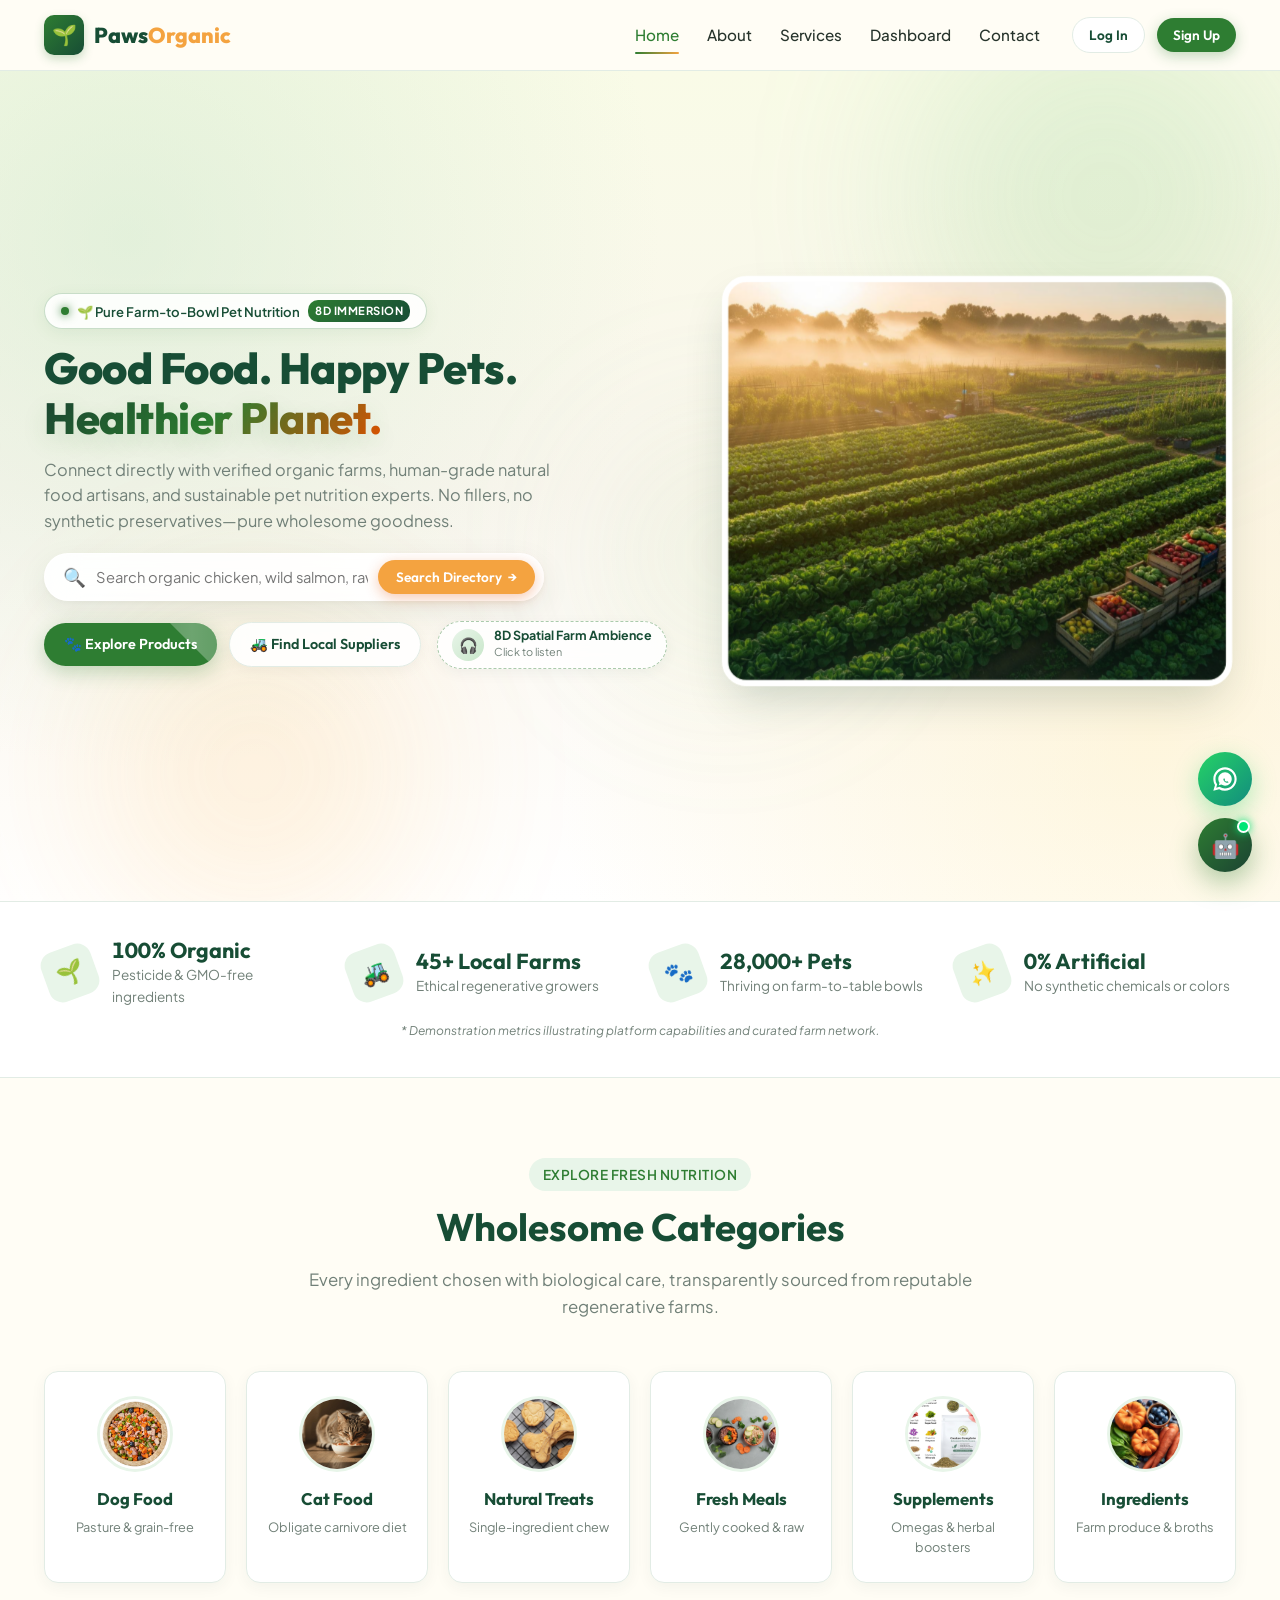
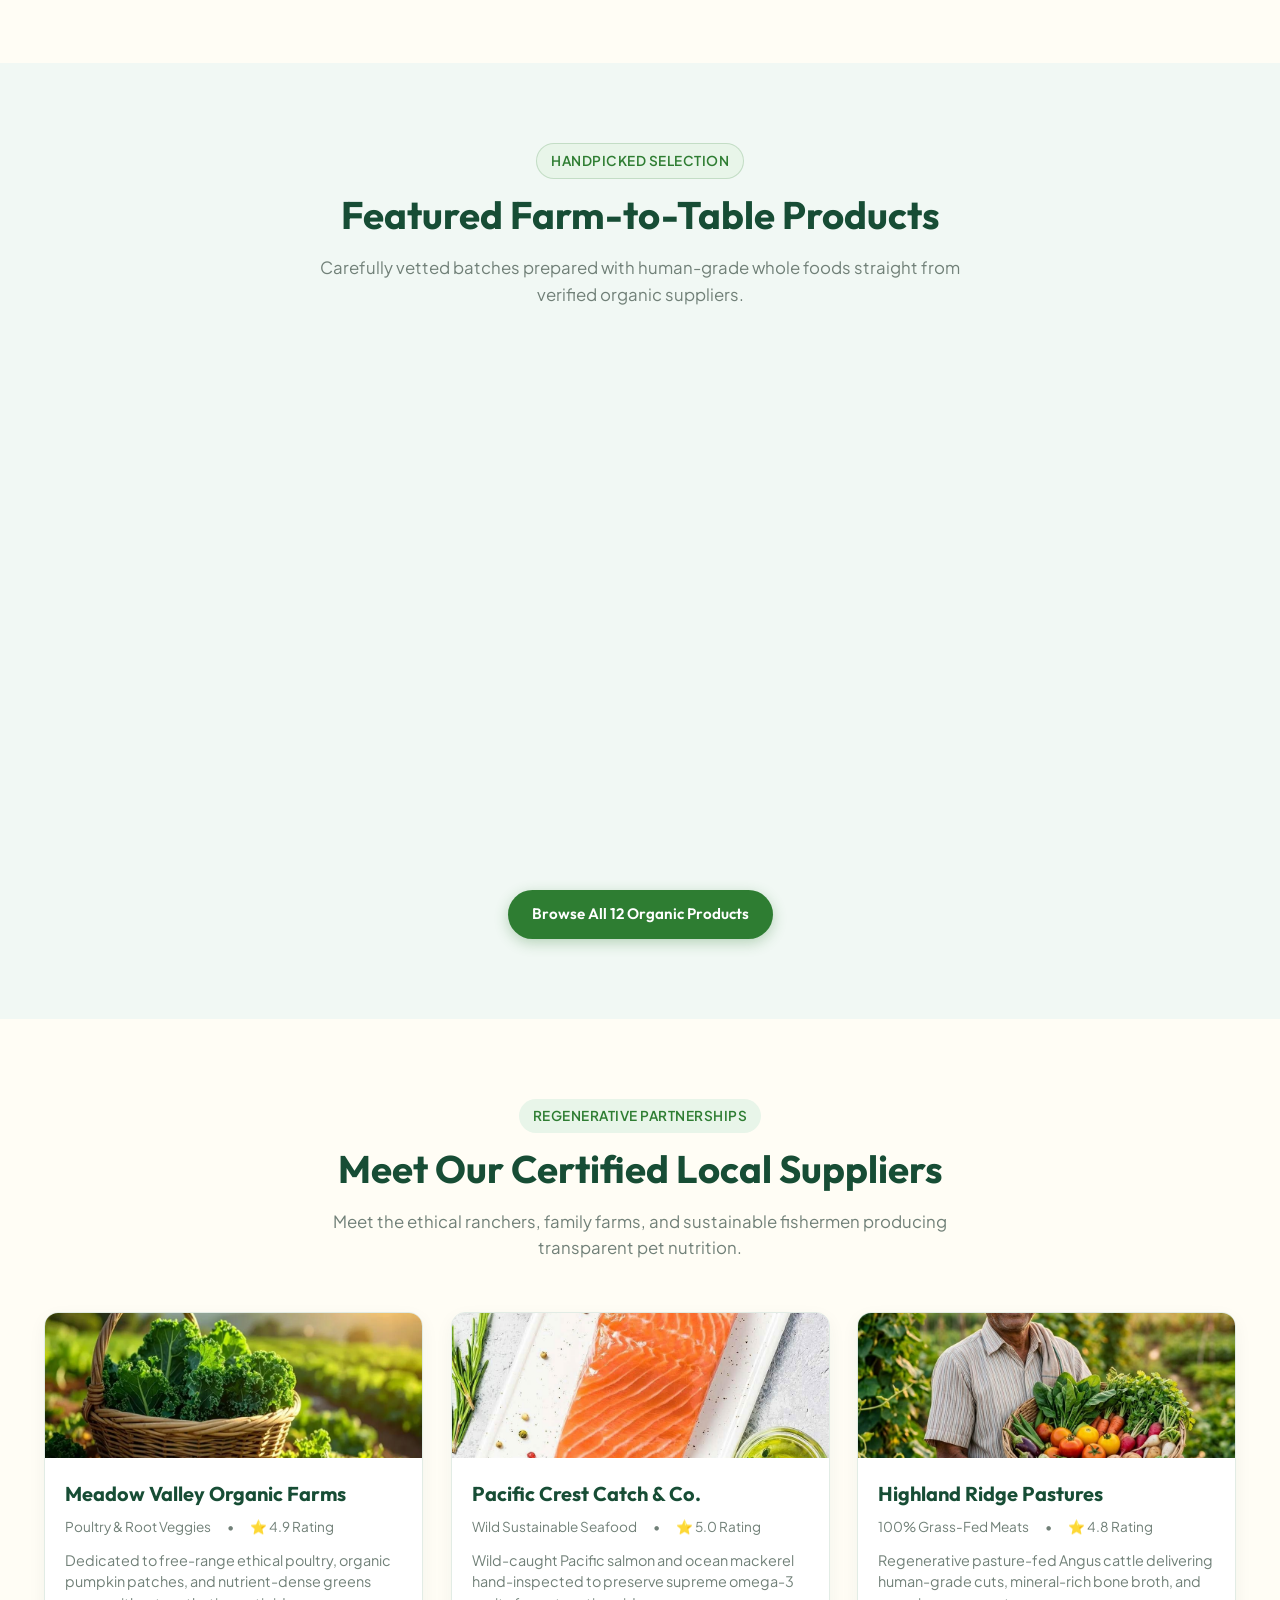
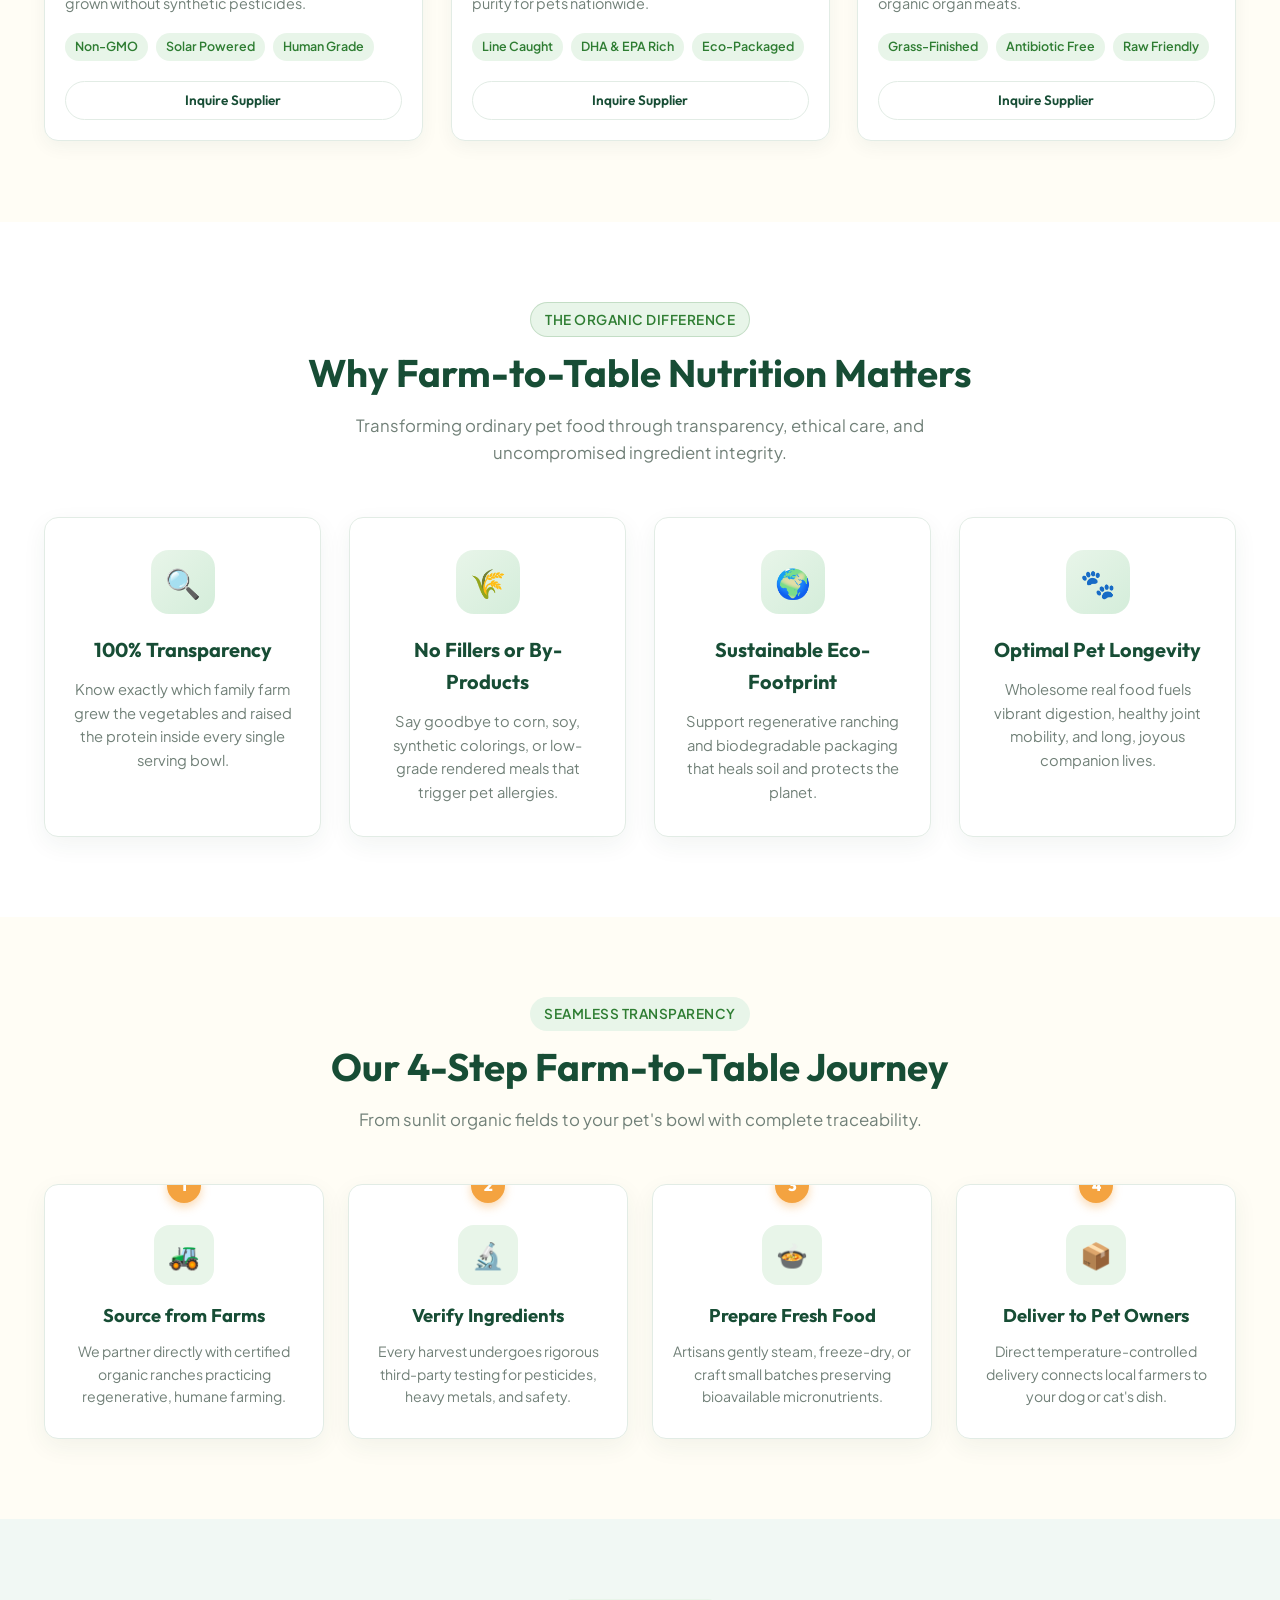
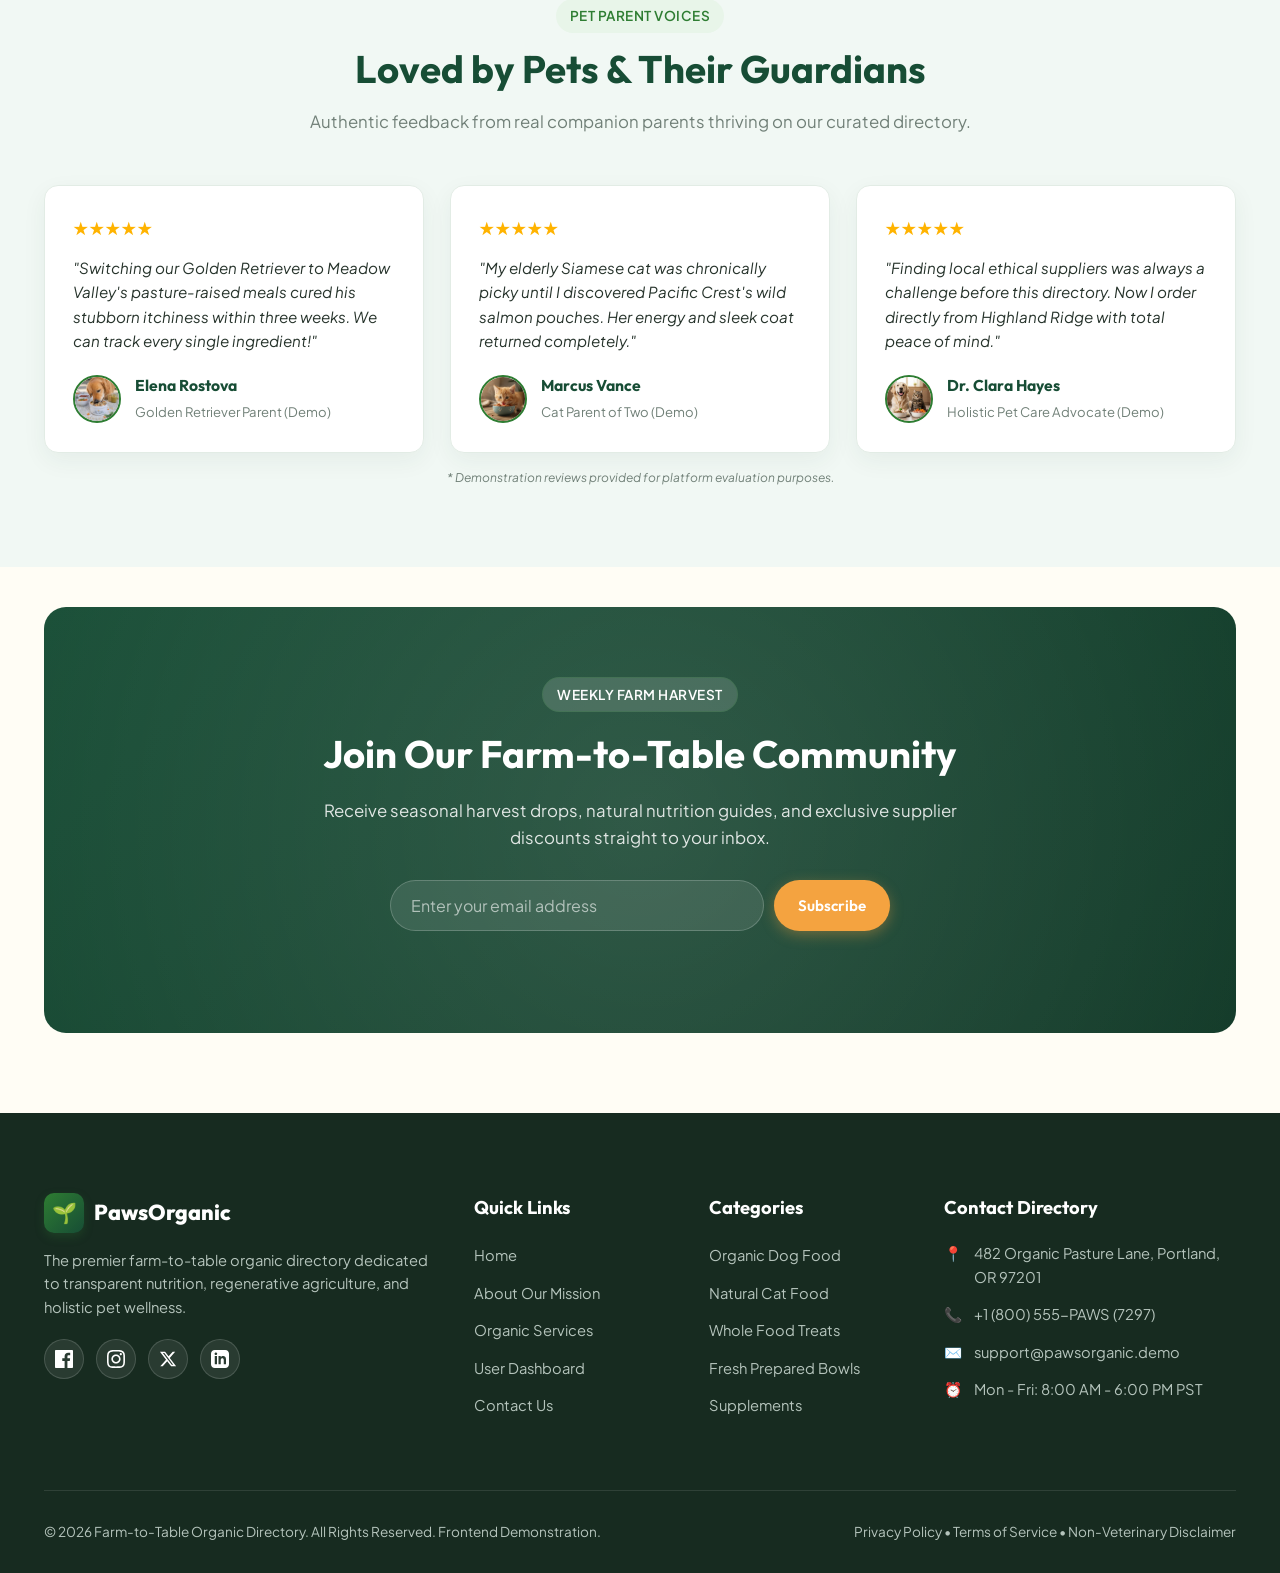
==== commit b96a5c1e: "1st cotimt" ====
--- a/index.html
+++ b/index.html
@@ -97,7 +97,8 @@
             <span class="search-icon-anim" aria-hidden="true">🔍</span>
             <input type="text" name="search" placeholder="Search organic chicken, wild salmon, raw meals..." aria-label="Search pet food or suppliers">
             <button type="submit" class="btn btn-accent btn-sm hero-search-btn">
-              <span>Search Directory</span>
+              <span class="btn-text-full">Search Directory</span>
+              <span class="btn-text-short">Search</span>
               <span class="btn-arrow">→</span>
             </button>
           </form>
@@ -618,10 +619,18 @@
             The premier farm-to-table organic directory dedicated to transparent nutrition, regenerative agriculture, and holistic pet wellness.
           </p>
           <div class="social-links">
-            <a href="#" class="social-btn" aria-label="Follow on Facebook">FB</a>
-            <a href="#" class="social-btn" aria-label="Follow on Instagram">IG</a>
-            <a href="#" class="social-btn" aria-label="Follow on Twitter">X</a>
-            <a href="#" class="social-btn" aria-label="Connect on LinkedIn">IN</a>
+            <a href="https://facebook.com" target="_blank" rel="noopener noreferrer" class="social-btn" aria-label="Follow on Facebook">
+              <svg viewBox="0 0 24 24"><path d="M22.675 0h-21.35C.597 0 0 .597 0 1.326v21.348C0 23.403.597 24 1.326 24H12.82v-9.294H9.692V11.08h3.128V8.413c0-3.1 1.893-4.788 4.659-4.788 1.325 0 2.463.099 2.795.143v3.24l-1.918.001c-1.504 0-1.795.715-1.795 1.763v2.313h3.587l-.467 3.626h-3.12V24h6.116c.73 0 1.323-.597 1.323-1.326V1.326C24 .597 23.403 0 22.675 0z"/></svg>
+            </a>
+            <a href="https://instagram.com" target="_blank" rel="noopener noreferrer" class="social-btn" aria-label="Follow on Instagram">
+              <svg viewBox="0 0 24 24"><path d="M12 2.163c3.204 0 3.584.012 4.85.07 3.252.148 4.771 1.691 4.919 4.919.058 1.265.069 1.645.069 4.849 0 3.205-.012 3.584-.069 4.849-.149 3.225-1.664 4.771-4.919 4.919-1.266.058-1.644.07-4.85.07-3.204 0-3.584-.012-4.849-.07-3.26-.149-4.771-1.699-4.919-4.92-.058-1.265-.07-1.644-.07-4.849 0-3.204.013-3.583.07-4.849.149-3.227 1.664-4.771 4.919-4.919 1.266-.057 1.645-.069 4.849-.069zm0-2.163c-3.259 0-3.667.014-4.947.072-4.358.2-6.78 2.618-6.98 6.98-.059 1.281-.073 1.689-.073 4.948 0 3.259.014 3.668.072 4.948.2 4.358 2.618 6.78 6.98 6.98 1.281.058 1.689.072 4.948.072 3.259 0 3.668-.014 4.948-.072 4.354-.2 6.782-2.618 6.979-6.98.059-1.28.073-1.689.073-4.948 0-3.259-.014-3.667-.072-4.947-.196-4.354-2.617-6.78-6.979-6.98-1.281-.059-1.69-.073-4.949-.073zm0 5.838c-3.403 0-6.162 2.759-6.162 6.162s2.759 6.163 6.162 6.163 6.162-2.759 6.162-6.163c0-3.403-2.759-6.162-6.162-6.162zm0 10.162c-2.209 0-4-1.79-4-4 0-2.209 1.791-4 4-4s4 1.791 4 4c0 2.21-1.791 4-4 4zm6.406-11.845c-.796 0-1.441.645-1.441 1.44s.645 1.44 1.441 1.44c.795 0 1.439-.645 1.439-1.44s-.644-1.44-1.439-1.44z"/></svg>
+            </a>
+            <a href="https://x.com" target="_blank" rel="noopener noreferrer" class="social-btn" aria-label="Follow on X (Twitter)">
+              <svg viewBox="0 0 24 24"><path d="M18.244 2.25h3.308l-7.227 8.26 8.502 11.24H16.17l-5.214-6.817L4.99 21.75H1.68l7.73-8.835L1.254 2.25H8.08l4.713 6.231zm-1.161 17.52h1.833L7.084 4.126H5.117z"/></svg>
+            </a>
+            <a href="https://linkedin.com" target="_blank" rel="noopener noreferrer" class="social-btn" aria-label="Connect on LinkedIn">
+              <svg viewBox="0 0 24 24"><path d="M19 0h-14c-2.761 0-5 2.239-5 5v14c0 2.761 2.239 5 5 5h14c2.762 0 5-2.239 5-5v-14c0-2.761-2.238-5-5-5zm-11 19h-3v-11h3v11zm-1.5-12.268c-.966 0-1.75-.79-1.75-1.764s.784-1.764 1.75-1.764 1.75.79 1.75 1.764-.783 1.764-1.75 1.764zm13.5 12.268h-3v-5.604c0-3.368-4-3.113-4 0v5.604h-3v-11h3v1.765c1.396-2.586 7-2.777 7 2.476v6.759z"/></svg>
+            </a>
           </div>
         </div>
 
--- a/css/style.css
+++ b/css/style.css
@@ -647,6 +647,10 @@
   transition: transform 0.2s ease, box-shadow 0.2s ease;
 }
 
+.hero-search-btn .btn-text-short {
+  display: none;
+}
+
 .hero-search-btn:hover {
   transform: translateY(-2px) scale(1.03);
   box-shadow: 0 6px 18px rgba(230, 81, 0, 0.45);
@@ -1586,15 +1590,47 @@
   border-radius: var(--radius-md);
   padding: 32px 24px;
   border: 1px solid var(--border-light);
-  box-shadow: var(--shadow-sm);
+  box-shadow: 0 8px 24px rgba(27, 67, 50, 0.06);
   text-align: center;
-  transition: all var(--transition-normal);
+  position: relative;
+  overflow: hidden;
+  transition: transform 0.45s cubic-bezier(0.16, 1, 0.3, 1),
+              box-shadow 0.45s cubic-bezier(0.16, 1, 0.3, 1),
+              border-color 0.35s ease;
+  transform: translateY(0) perspective(800px) rotateX(0deg);
+  will-change: transform, box-shadow;
+}
+
+/* 3D Diagonal Shine Sweep for Why-Card */
+.why-card::before {
+  content: '';
+  position: absolute;
+  top: 0;
+  left: -130%;
+  width: 80%;
+  height: 100%;
+  background: linear-gradient(
+    115deg,
+    transparent 0%,
+    rgba(255, 255, 255, 0.45) 45%,
+    rgba(255, 255, 255, 0.85) 55%,
+    transparent 100%
+  );
+  transform: skewX(-25deg);
+  pointer-events: none;
+  z-index: 5;
+  transition: none;
 }
 
 .why-card:hover {
-  transform: translateY(-6px);
-  box-shadow: var(--shadow-md);
+  transform: translateY(-10px) perspective(800px) rotateX(4deg) scale(1.025);
+  box-shadow: 0 24px 48px rgba(46, 125, 50, 0.16), 0 8px 18px rgba(0, 0, 0, 0.05);
   border-color: var(--primary-green);
+}
+
+.why-card:hover::before {
+  left: 150%;
+  transition: left 0.8s cubic-bezier(0.16, 1, 0.3, 1);
 }
 
 .why-icon {
@@ -1608,6 +1644,12 @@
   justify-content: center;
   font-size: 1.8rem;
   margin: 0 auto 20px;
+  transition: transform 0.4s cubic-bezier(0.16, 1, 0.3, 1), box-shadow 0.4s ease;
+}
+
+.why-card:hover .why-icon {
+  transform: scale(1.15) rotate(8deg);
+  box-shadow: 0 10px 24px rgba(46, 125, 50, 0.25);
 }
 
 .why-card h3 {
@@ -1630,6 +1672,7 @@
   grid-template-columns: repeat(4, 1fr);
   gap: 24px;
   position: relative;
+  perspective: 1000px;
 }
 
 .process-step {
@@ -1637,16 +1680,47 @@
   padding: 30px 20px;
   border-radius: var(--radius-md);
   border: 1px solid var(--border-light);
-  box-shadow: var(--shadow-sm);
+  box-shadow: 0 8px 24px rgba(27, 67, 50, 0.06);
   text-align: center;
   position: relative;
-  transition: all var(--transition-normal);
+  overflow: hidden;
+  transition: transform 0.45s cubic-bezier(0.16, 1, 0.3, 1),
+              box-shadow 0.45s cubic-bezier(0.16, 1, 0.3, 1),
+              border-color 0.35s ease;
+  transform: translateY(0) perspective(800px) rotateX(0deg);
+  will-change: transform, box-shadow;
+}
+
+/* 3D Diagonal Shine Sweep for Process Step */
+.process-step::before {
+  content: '';
+  position: absolute;
+  top: 0;
+  left: -130%;
+  width: 80%;
+  height: 100%;
+  background: linear-gradient(
+    115deg,
+    transparent 0%,
+    rgba(255, 255, 255, 0.45) 45%,
+    rgba(255, 255, 255, 0.85) 55%,
+    transparent 100%
+  );
+  transform: skewX(-25deg);
+  pointer-events: none;
+  z-index: 5;
+  transition: none;
 }
 
 .process-step:hover {
-  transform: translateY(-6px);
-  box-shadow: var(--shadow-md);
+  transform: translateY(-10px) perspective(800px) rotateX(4deg) scale(1.025);
+  box-shadow: 0 24px 48px rgba(46, 125, 50, 0.16), 0 8px 18px rgba(0, 0, 0, 0.05);
   border-color: var(--primary-green);
+}
+
+.process-step:hover::before {
+  left: 150%;
+  transition: left 0.8s cubic-bezier(0.16, 1, 0.3, 1);
 }
 
 .step-number {
@@ -1701,6 +1775,7 @@
   display: grid;
   grid-template-columns: repeat(auto-fit, minmax(300px, 1fr));
   gap: 26px;
+  perspective: 1000px;
 }
 
 .testimonial-card {
@@ -1708,9 +1783,48 @@
   border-radius: var(--radius-md);
   padding: 28px;
   border: 1px solid var(--border-light);
-  box-shadow: var(--shadow-sm);
+  box-shadow: 0 8px 24px rgba(27, 67, 50, 0.06);
   display: flex;
   flex-direction: column;
+  position: relative;
+  overflow: hidden;
+  transition: transform 0.45s cubic-bezier(0.16, 1, 0.3, 1),
+              box-shadow 0.45s cubic-bezier(0.16, 1, 0.3, 1),
+              border-color 0.35s ease;
+  transform: translateY(0) perspective(800px) rotateX(0deg);
+  will-change: transform, box-shadow;
+}
+
+/* 3D Diagonal Shine Sweep for Testimonial Card */
+.testimonial-card::before {
+  content: '';
+  position: absolute;
+  top: 0;
+  left: -130%;
+  width: 80%;
+  height: 100%;
+  background: linear-gradient(
+    115deg,
+    transparent 0%,
+    rgba(255, 255, 255, 0.45) 45%,
+    rgba(255, 255, 255, 0.85) 55%,
+    transparent 100%
+  );
+  transform: skewX(-25deg);
+  pointer-events: none;
+  z-index: 5;
+  transition: none;
+}
+
+.testimonial-card:hover {
+  transform: translateY(-9px) perspective(800px) rotateX(3.5deg) scale(1.02);
+  box-shadow: 0 22px 46px rgba(46, 125, 50, 0.16), 0 6px 16px rgba(0, 0, 0, 0.05);
+  border-color: var(--primary-green);
+}
+
+.testimonial-card:hover::before {
+  left: 150%;
+  transition: left 0.8s cubic-bezier(0.16, 1, 0.3, 1);
 }
 
 .testimonial-rating {
@@ -1888,23 +2002,166 @@
 .social-links {
   display: flex;
   gap: 12px;
+  align-items: center;
 }
 
 .social-btn {
-  width: 36px;
-  height: 36px;
+  width: 40px;
+  height: 40px;
   border-radius: 50%;
-  background: rgba(255,255,255,0.08);
+  background: rgba(255, 255, 255, 0.08);
+  border: 1px solid rgba(255, 255, 255, 0.15);
   display: flex;
   align-items: center;
   justify-content: center;
   color: var(--white);
-  transition: all var(--transition-fast);
+  transition: all 0.3s cubic-bezier(0.16, 1, 0.3, 1);
+  text-decoration: none;
+}
+
+.social-btn svg {
+  width: 18px;
+  height: 18px;
+  fill: currentColor;
+  transition: transform 0.3s ease;
 }
 
 .social-btn:hover {
   background: var(--primary-green);
-  transform: translateY(-2px);
+  color: #ffffff;
+  border-color: var(--primary-green);
+  transform: translateY(-3px) scale(1.08);
+  box-shadow: 0 8px 18px rgba(46, 125, 50, 0.35);
+}
+
+.social-btn:hover svg {
+  transform: scale(1.1);
+}
+
+/* Contact Page Social Section */
+.contact-social-box {
+  margin-top: 24px;
+  padding: 20px 24px;
+  background: var(--white);
+  border-radius: var(--radius-md);
+  border: 1px solid var(--border-light);
+  box-shadow: 0 4px 14px rgba(27, 67, 50, 0.04);
+}
+
+.contact-social-box h4 {
+  font-family: var(--font-heading);
+  font-size: 1.05rem;
+  color: var(--dark-green);
+  margin-bottom: 6px;
+  font-weight: 700;
+}
+
+.contact-social-box p {
+  font-size: 0.88rem;
+  color: var(--muted-text);
+  margin-bottom: 16px;
+}
+
+.contact-social-box .social-links {
+  display: flex;
+  flex-wrap: wrap;
+  gap: 10px;
+}
+
+.contact-social-box .social-btn {
+  background: var(--light-green-alt);
+  color: var(--dark-green);
+  border: 1px solid var(--border-light);
+}
+
+.contact-social-box .social-btn:hover {
+  background: var(--primary-green);
+  color: #ffffff;
+  border-color: var(--primary-green);
+}
+
+/* Google Map Section */
+.map-section {
+  padding: 0 0 80px 0;
+  background: var(--light-cream);
+}
+
+.map-wrapper {
+  background: var(--white);
+  border-radius: var(--radius-lg);
+  overflow: hidden;
+  box-shadow: 0 10px 30px rgba(27, 67, 50, 0.08);
+  border: 1px solid var(--border-light);
+}
+
+.map-header {
+  padding: 20px 28px;
+  background: linear-gradient(135deg, var(--dark-green), var(--primary-green));
+  color: var(--white);
+  display: flex;
+  justify-content: space-between;
+  align-items: center;
+  flex-wrap: wrap;
+  gap: 12px;
+}
+
+.map-header-title {
+  display: flex;
+  align-items: center;
+  gap: 12px;
+}
+
+.map-header-title svg {
+  width: 24px;
+  height: 24px;
+  fill: #ffca28;
+}
+
+.map-header h3 {
+  font-family: var(--font-heading);
+  font-size: 1.25rem;
+  margin: 0;
+  color: #ffffff;
+}
+
+.map-header p {
+  font-size: 0.85rem;
+  margin: 0;
+  opacity: 0.9;
+}
+
+.map-header .btn-map-dir {
+  background: rgba(255, 255, 255, 0.18);
+  color: #ffffff;
+  padding: 8px 16px;
+  border-radius: 20px;
+  font-size: 0.85rem;
+  font-weight: 600;
+  text-decoration: none;
+  display: inline-flex;
+  align-items: center;
+  gap: 6px;
+  border: 1px solid rgba(255, 255, 255, 0.3);
+  transition: all 0.25s ease;
+}
+
+.map-header .btn-map-dir:hover {
+  background: #ffffff;
+  color: var(--dark-green);
+}
+
+.map-iframe-container {
+  width: 100%;
+  height: 440px;
+  position: relative;
+  border: none;
+}
+
+.map-iframe-container iframe {
+  width: 100%;
+  height: 100%;
+  border: 0;
+  display: block;
 }
 
 /* ==========================================================================
@@ -2138,6 +2395,7 @@
   grid-template-columns: repeat(3, 1fr);
   gap: 20px;
   margin-bottom: 30px;
+  perspective: 1000px;
 }
 
 .dash-stat-card {
@@ -2145,10 +2403,49 @@
   border-radius: var(--radius-md);
   padding: 24px;
   border: 1px solid var(--border-light);
-  box-shadow: var(--shadow-sm);
+  box-shadow: 0 6px 18px rgba(27, 67, 50, 0.05);
   display: flex;
   align-items: center;
   gap: 18px;
+  position: relative;
+  overflow: hidden;
+  transition: transform 0.45s cubic-bezier(0.16, 1, 0.3, 1),
+              box-shadow 0.45s cubic-bezier(0.16, 1, 0.3, 1),
+              border-color 0.35s ease;
+  transform: translateY(0) perspective(800px) rotateX(0deg);
+  will-change: transform, box-shadow;
+}
+
+/* 3D Diagonal Shine Sweep for Dashboard Stat Card */
+.dash-stat-card::before {
+  content: '';
+  position: absolute;
+  top: 0;
+  left: -130%;
+  width: 80%;
+  height: 100%;
+  background: linear-gradient(
+    115deg,
+    transparent 0%,
+    rgba(255, 255, 255, 0.45) 45%,
+    rgba(255, 255, 255, 0.85) 55%,
+    transparent 100%
+  );
+  transform: skewX(-25deg);
+  pointer-events: none;
+  z-index: 5;
+  transition: none;
+}
+
+.dash-stat-card:hover {
+  transform: translateY(-8px) perspective(800px) rotateX(3.5deg) scale(1.025);
+  box-shadow: 0 20px 42px rgba(46, 125, 50, 0.16), 0 6px 14px rgba(0, 0, 0, 0.04);
+  border-color: var(--primary-green);
+}
+
+.dash-stat-card:hover::before {
+  left: 150%;
+  transition: left 0.8s cubic-bezier(0.16, 1, 0.3, 1);
 }
 
 .dash-stat-icon {
@@ -2161,6 +2458,12 @@
   align-items: center;
   justify-content: center;
   font-size: 1.5rem;
+  transition: transform 0.4s cubic-bezier(0.16, 1, 0.3, 1), box-shadow 0.4s ease;
+}
+
+.dash-stat-card:hover .dash-stat-icon {
+  transform: scale(1.15) rotate(8deg);
+  box-shadow: 0 8px 18px rgba(46, 125, 50, 0.22);
 }
 
 .dash-stat-data h3 {
@@ -2180,8 +2483,13 @@
   border-radius: var(--radius-md);
   border: 1px solid var(--border-light);
   padding: 28px;
-  box-shadow: var(--shadow-sm);
+  box-shadow: 0 6px 20px rgba(27, 67, 50, 0.04);
   margin-bottom: 30px;
+  transition: transform 0.35s ease, box-shadow 0.35s ease;
+}
+
+.dash-panel:hover {
+  box-shadow: 0 12px 30px rgba(27, 67, 50, 0.08);
 }
 
 .dash-panel-head {
@@ -2251,6 +2559,7 @@
   display: flex;
   flex-direction: column;
   gap: 24px;
+  perspective: 1000px;
 }
 
 .contact-card {
@@ -2258,10 +2567,49 @@
   border-radius: var(--radius-md);
   padding: 24px;
   border: 1px solid var(--border-light);
-  box-shadow: var(--shadow-sm);
+  box-shadow: 0 6px 18px rgba(27, 67, 50, 0.05);
   display: flex;
   align-items: flex-start;
   gap: 16px;
+  position: relative;
+  overflow: hidden;
+  transition: transform 0.45s cubic-bezier(0.16, 1, 0.3, 1),
+              box-shadow 0.45s cubic-bezier(0.16, 1, 0.3, 1),
+              border-color 0.35s ease;
+  transform: translateY(0) perspective(800px) rotateX(0deg);
+  will-change: transform, box-shadow;
+}
+
+/* 3D Diagonal Shine Sweep for Contact Card */
+.contact-card::before {
+  content: '';
+  position: absolute;
+  top: 0;
+  left: -130%;
+  width: 80%;
+  height: 100%;
+  background: linear-gradient(
+    115deg,
+    transparent 0%,
+    rgba(255, 255, 255, 0.45) 45%,
+    rgba(255, 255, 255, 0.85) 55%,
+    transparent 100%
+  );
+  transform: skewX(-25deg);
+  pointer-events: none;
+  z-index: 5;
+  transition: none;
+}
+
+.contact-card:hover {
+  transform: translateY(-8px) perspective(800px) rotateX(3deg) scale(1.02);
+  box-shadow: 0 20px 42px rgba(46, 125, 50, 0.16), 0 6px 14px rgba(0, 0, 0, 0.04);
+  border-color: var(--primary-green);
+}
+
+.contact-card:hover::before {
+  left: 150%;
+  transition: left 0.8s cubic-bezier(0.16, 1, 0.3, 1);
 }
 
 .contact-card-icon {
--- a/css/responsive.css
+++ b/css/responsive.css
@@ -99,6 +99,40 @@
     gap: 20px;
   }
 
+  /* Section card layouts at <= 1024px:
+     1. Explore Section (Categories): 3x3 (repeat(3, 1fr))
+     2. Handpicked Section (Featured Products): 2x2 (repeat(2, 1fr))
+     3. Next Section (Featured Suppliers): 2 columns with 3rd card centered
+     4. That Next Section (Why Choose Us): 2x2 (repeat(2, 1fr)) */
+  .categories-grid {
+    grid-template-columns: repeat(3, 1fr) !important;
+    gap: 16px;
+  }
+
+  .products-grid {
+    grid-template-columns: repeat(2, 1fr) !important;
+    gap: 20px;
+  }
+
+  .suppliers-grid {
+    grid-template-columns: repeat(2, 1fr) !important;
+    gap: 24px;
+  }
+
+  .suppliers-grid > .supplier-card:nth-child(3) {
+    grid-column: 1 / -1;
+    max-width: 520px;
+    width: 100%;
+    margin-left: auto;
+    margin-right: auto;
+    justify-self: center;
+  }
+
+  .why-us-grid {
+    grid-template-columns: repeat(2, 1fr) !important;
+    gap: 20px;
+  }
+
   /* Footer layout */
   .footer-grid {
     grid-template-columns: repeat(2, 1fr);
@@ -223,6 +257,15 @@
     text-align: center;
   }
 
+  .map-iframe-container {
+    height: 320px;
+  }
+
+  .map-header {
+    flex-direction: column;
+    align-items: flex-start;
+  }
+
   .dashboard-menu {
     flex-direction: column;
   }
@@ -259,32 +302,69 @@
   }
 
   .hero-search-box {
-    flex-direction: column;
-    border-radius: var(--radius-md);
-    padding: 12px;
+    flex-direction: row;
+    align-items: center;
+    border-radius: var(--radius-pill);
+    padding: 5px 6px 5px 16px;
+    gap: 8px;
+    width: 100%;
+    max-width: 100%;
+    box-sizing: border-box;
+    background: rgba(255, 255, 255, 0.95);
+    box-shadow: 0 4px 18px rgba(27, 67, 50, 0.1);
+  }
+
+  .hero-search-box .search-icon-anim {
+    display: block;
+    font-size: 1rem;
+    flex-shrink: 0;
   }
 
   .hero-search-box input {
-    width: 100%;
-    text-align: center;
-    padding: 8px 0;
+    width: auto;
+    flex: 1;
+    min-width: 0;
+    text-align: left;
+    padding: 8px 4px;
+    font-size: 0.88rem;
+    box-sizing: border-box;
+  }
+
+  .hero-search-box input::placeholder {
+    font-size: 0.82rem;
+    color: #718096;
   }
 
   .hero-search-box .btn {
-    width: 100%;
+    width: auto;
+    flex-shrink: 0;
+    padding: 9px 14px;
+    font-size: 0.82rem;
+    border-radius: var(--radius-pill);
+    box-sizing: border-box;
+    white-space: nowrap;
   }
 
   .categories-grid {
-    grid-template-columns: repeat(2, 1fr);
+    grid-template-columns: repeat(2, 1fr) !important;
     gap: 12px;
   }
 
   .products-grid {
-    grid-template-columns: 1fr;
+    grid-template-columns: 1fr !important;
   }
 
   .suppliers-grid {
-    grid-template-columns: 1fr;
+    grid-template-columns: 1fr !important;
+  }
+
+  .suppliers-grid > .supplier-card:nth-child(3) {
+    grid-column: auto !important;
+    max-width: 100% !important;
+  }
+
+  .why-us-grid {
+    grid-template-columns: 1fr !important;
   }
 
   .contact-form-box {
@@ -296,8 +376,85 @@
     width: 94%;
   }
 
+  /* Dashboard Mobile App-like Refinements */
+  .dashboard-wrapper {
+    padding: 20px 0 60px;
+    gap: 20px;
+  }
+
+  .dashboard-sidebar {
+    padding: 18px 16px;
+    border-radius: var(--radius-md);
+  }
+
+  .user-profile-badge {
+    padding-bottom: 14px;
+    margin-bottom: 14px;
+    gap: 12px;
+  }
+
+  .user-avatar-circle {
+    width: 44px;
+    height: 44px;
+    font-size: 1.15rem;
+  }
+
+  .user-meta h4 {
+    font-size: 1rem;
+  }
+
+  .dashboard-menu {
+    display: grid;
+    grid-template-columns: repeat(2, 1fr);
+    gap: 8px;
+  }
+
+  .dash-menu-item {
+    padding: 10px 12px;
+    font-size: 0.84rem;
+    border-radius: 12px;
+    justify-content: flex-start;
+    gap: 8px;
+  }
+
+  .dash-menu-item.logout {
+    grid-column: span 2;
+    justify-content: center;
+    background: #FFF5F5;
+  }
+
   .dash-panel {
     padding: 20px 16px;
+    border-radius: var(--radius-md);
+  }
+
+  .dash-panel-head {
+    margin-bottom: 16px;
+    padding-bottom: 12px;
+    flex-wrap: wrap;
+    gap: 8px;
+  }
+
+  .dash-panel-head h3 {
+    font-size: 1.1rem;
+  }
+
+  .activity-item {
+    align-items: flex-start;
+    gap: 12px;
+    font-size: 0.88rem;
+    padding: 12px 0;
+  }
+
+  .activity-item > div:nth-child(2) {
+    flex: 1;
+    min-width: 0;
+  }
+
+  .activity-time {
+    font-size: 0.75rem;
+    white-space: nowrap;
+    padding-top: 2px;
   }
 }
 
@@ -327,6 +484,14 @@
     max-width: 100%;
   }
 
+  .hero-search-btn .btn-text-full {
+    display: none;
+  }
+
+  .hero-search-btn .btn-text-short {
+    display: inline;
+  }
+
   .hero-sound-bar {
     max-width: 100%;
     box-sizing: border-box;
@@ -372,6 +537,24 @@
     font-size: 0.72rem;
     padding: 5px 8px;
     letter-spacing: -0.2px;
+  }
+
+  .hero-search-box {
+    padding: 4px 5px 4px 12px;
+    gap: 6px;
+  }
+
+  .hero-search-box input {
+    font-size: 0.82rem;
+  }
+
+  .hero-search-box input::placeholder {
+    font-size: 0.76rem;
+  }
+
+  .hero-search-box .btn {
+    padding: 8px 12px;
+    font-size: 0.78rem;
   }
 
   .hero-sound-bar {
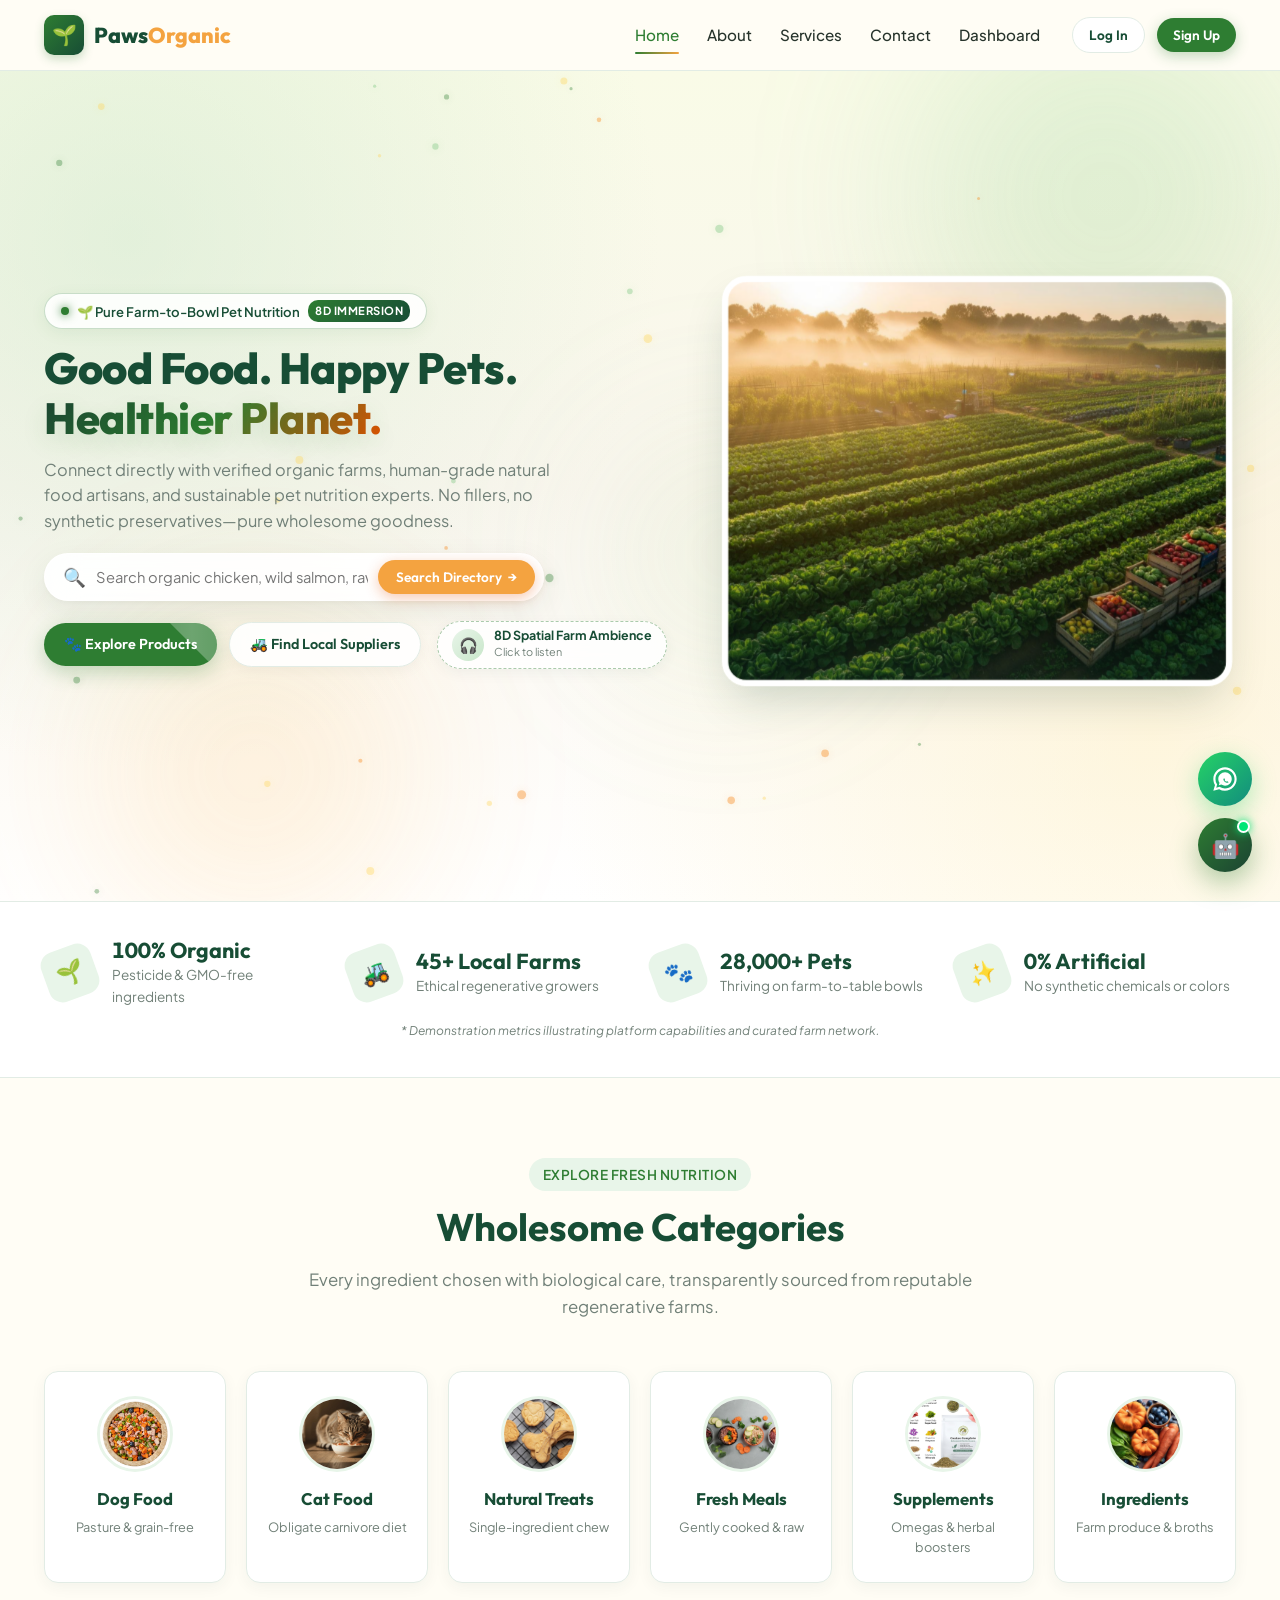
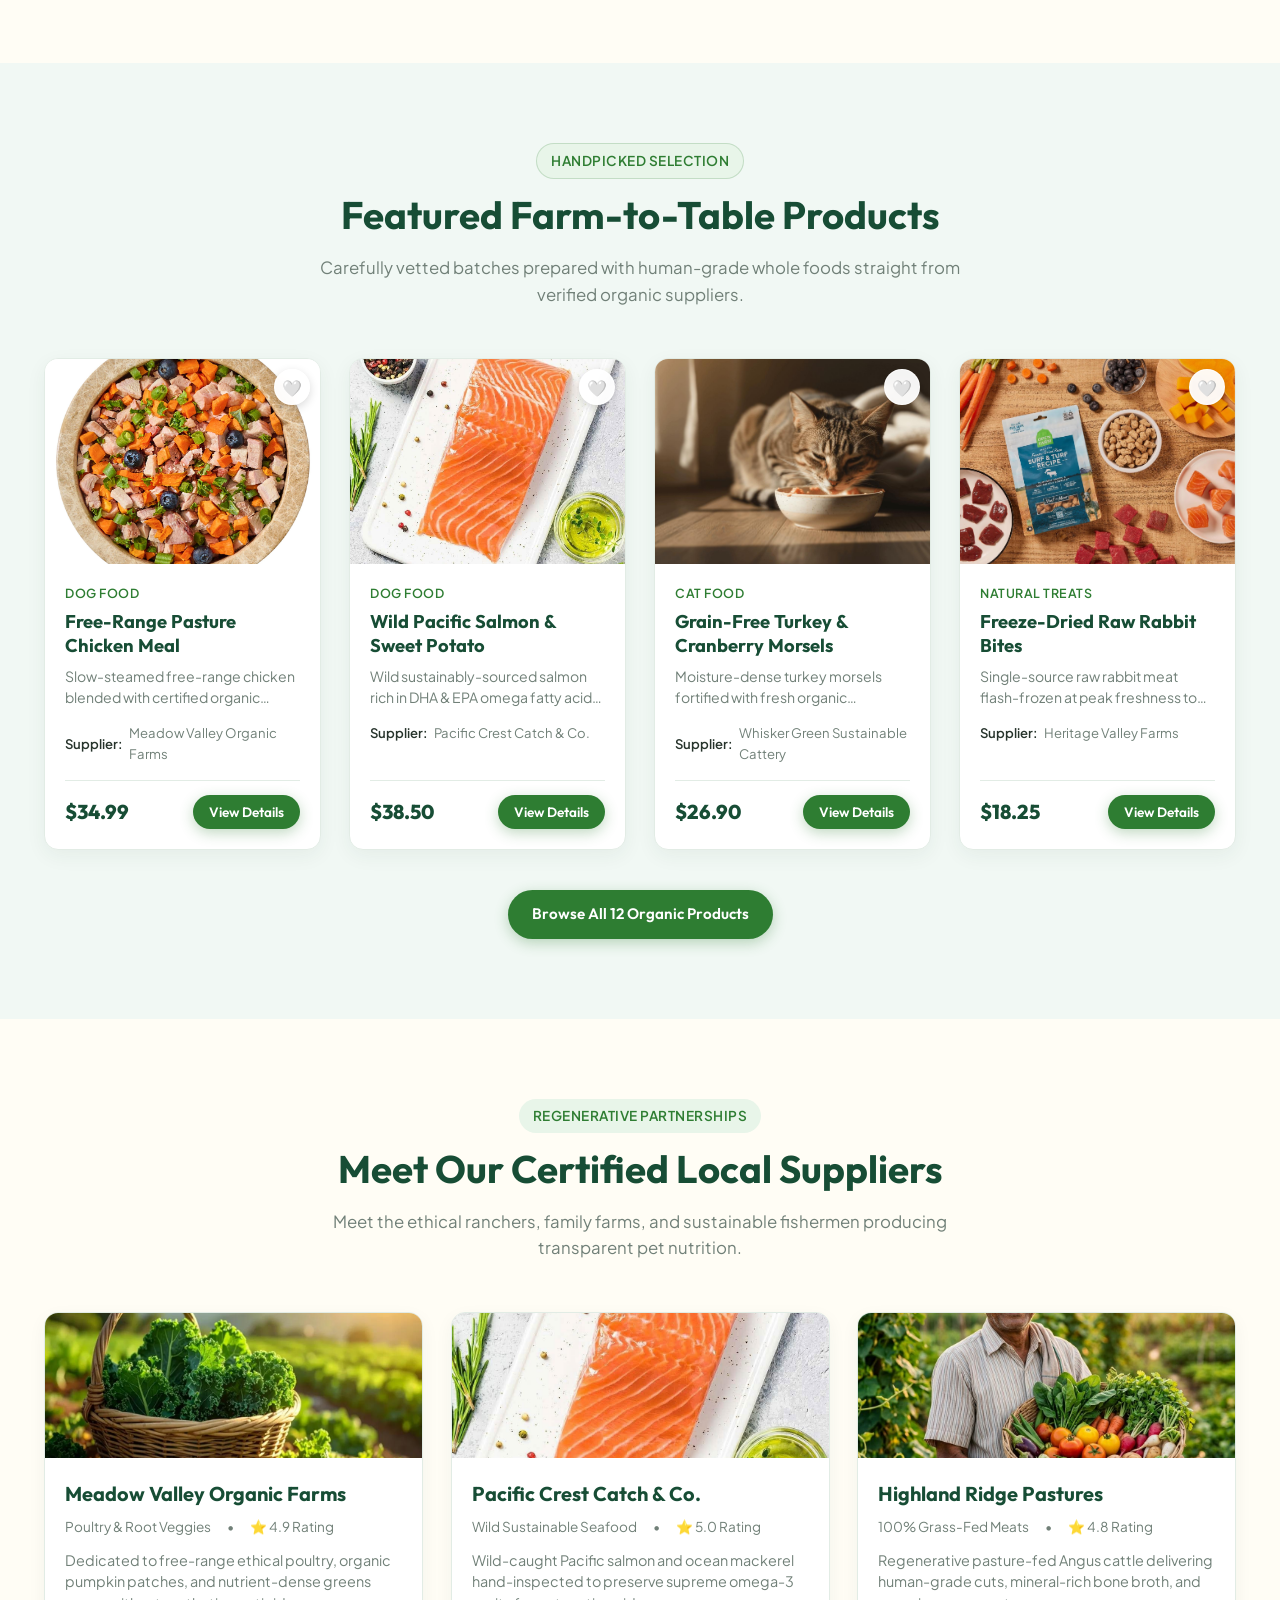
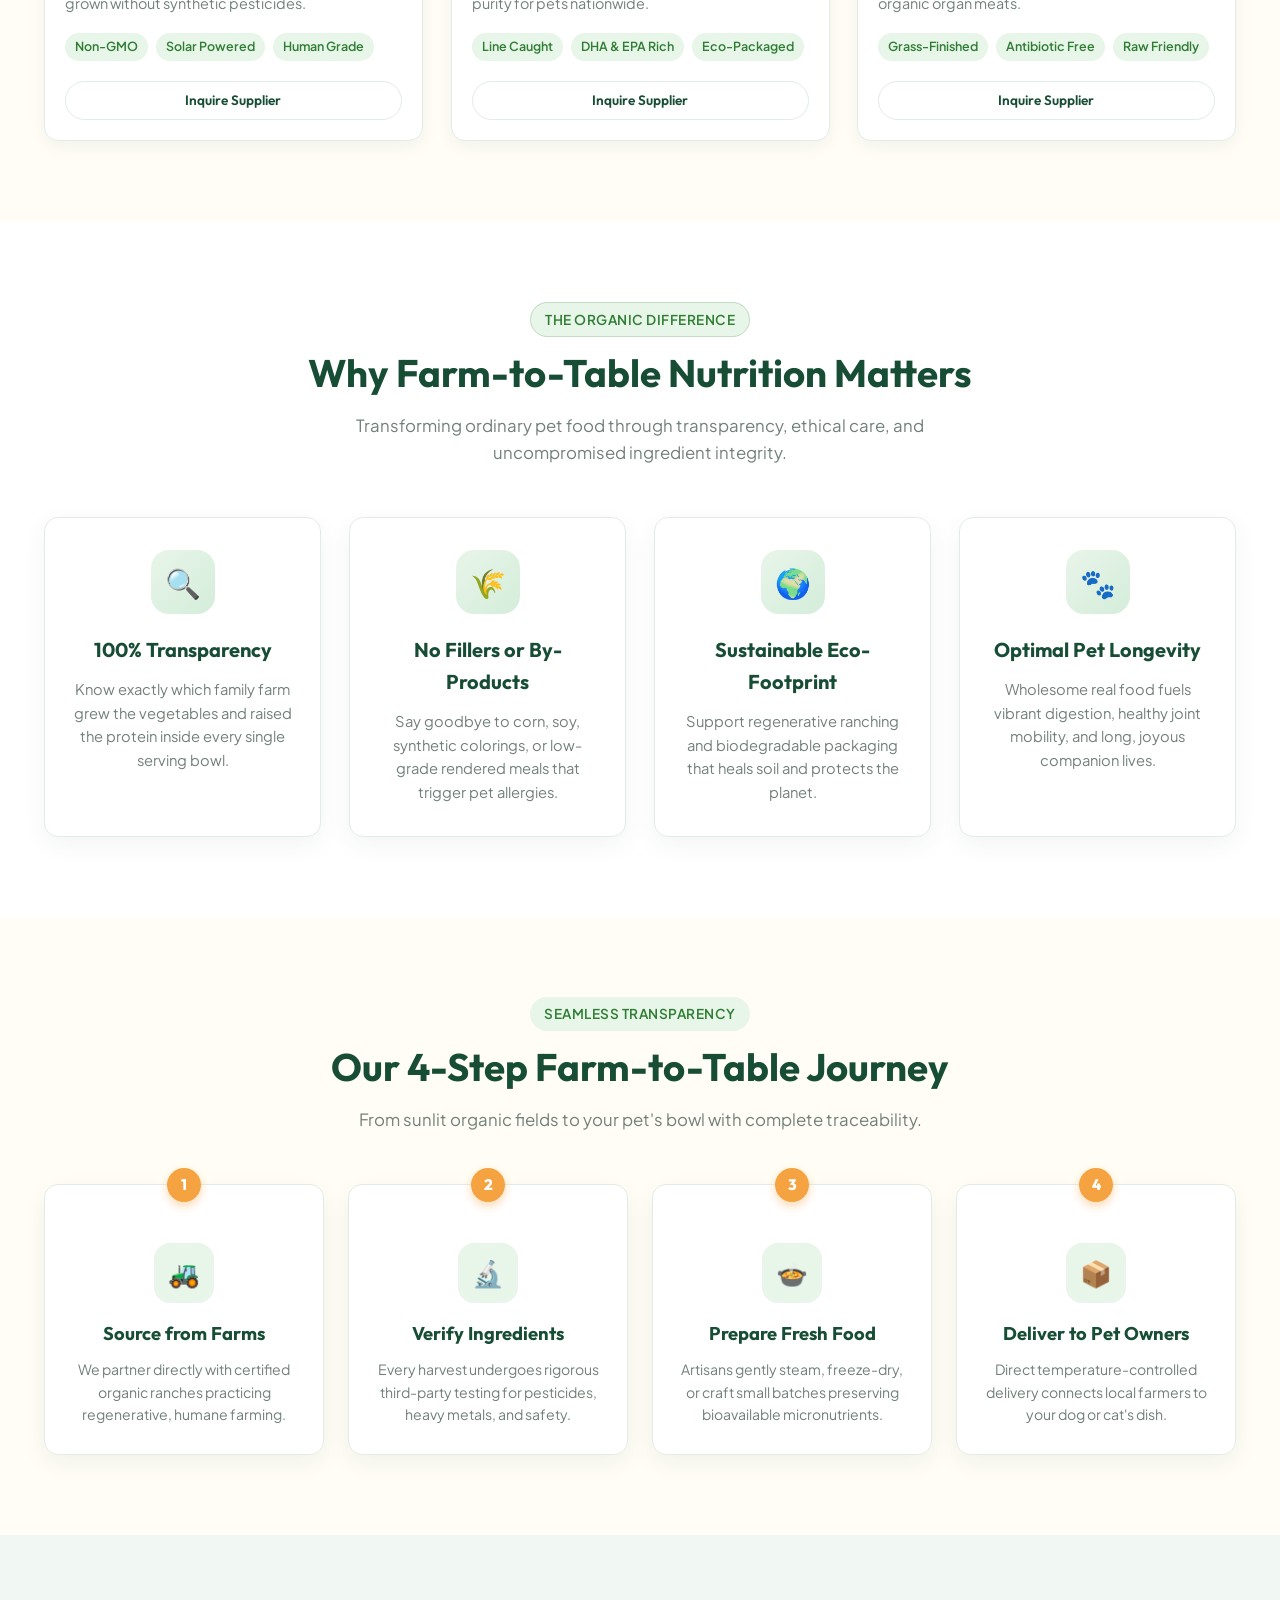
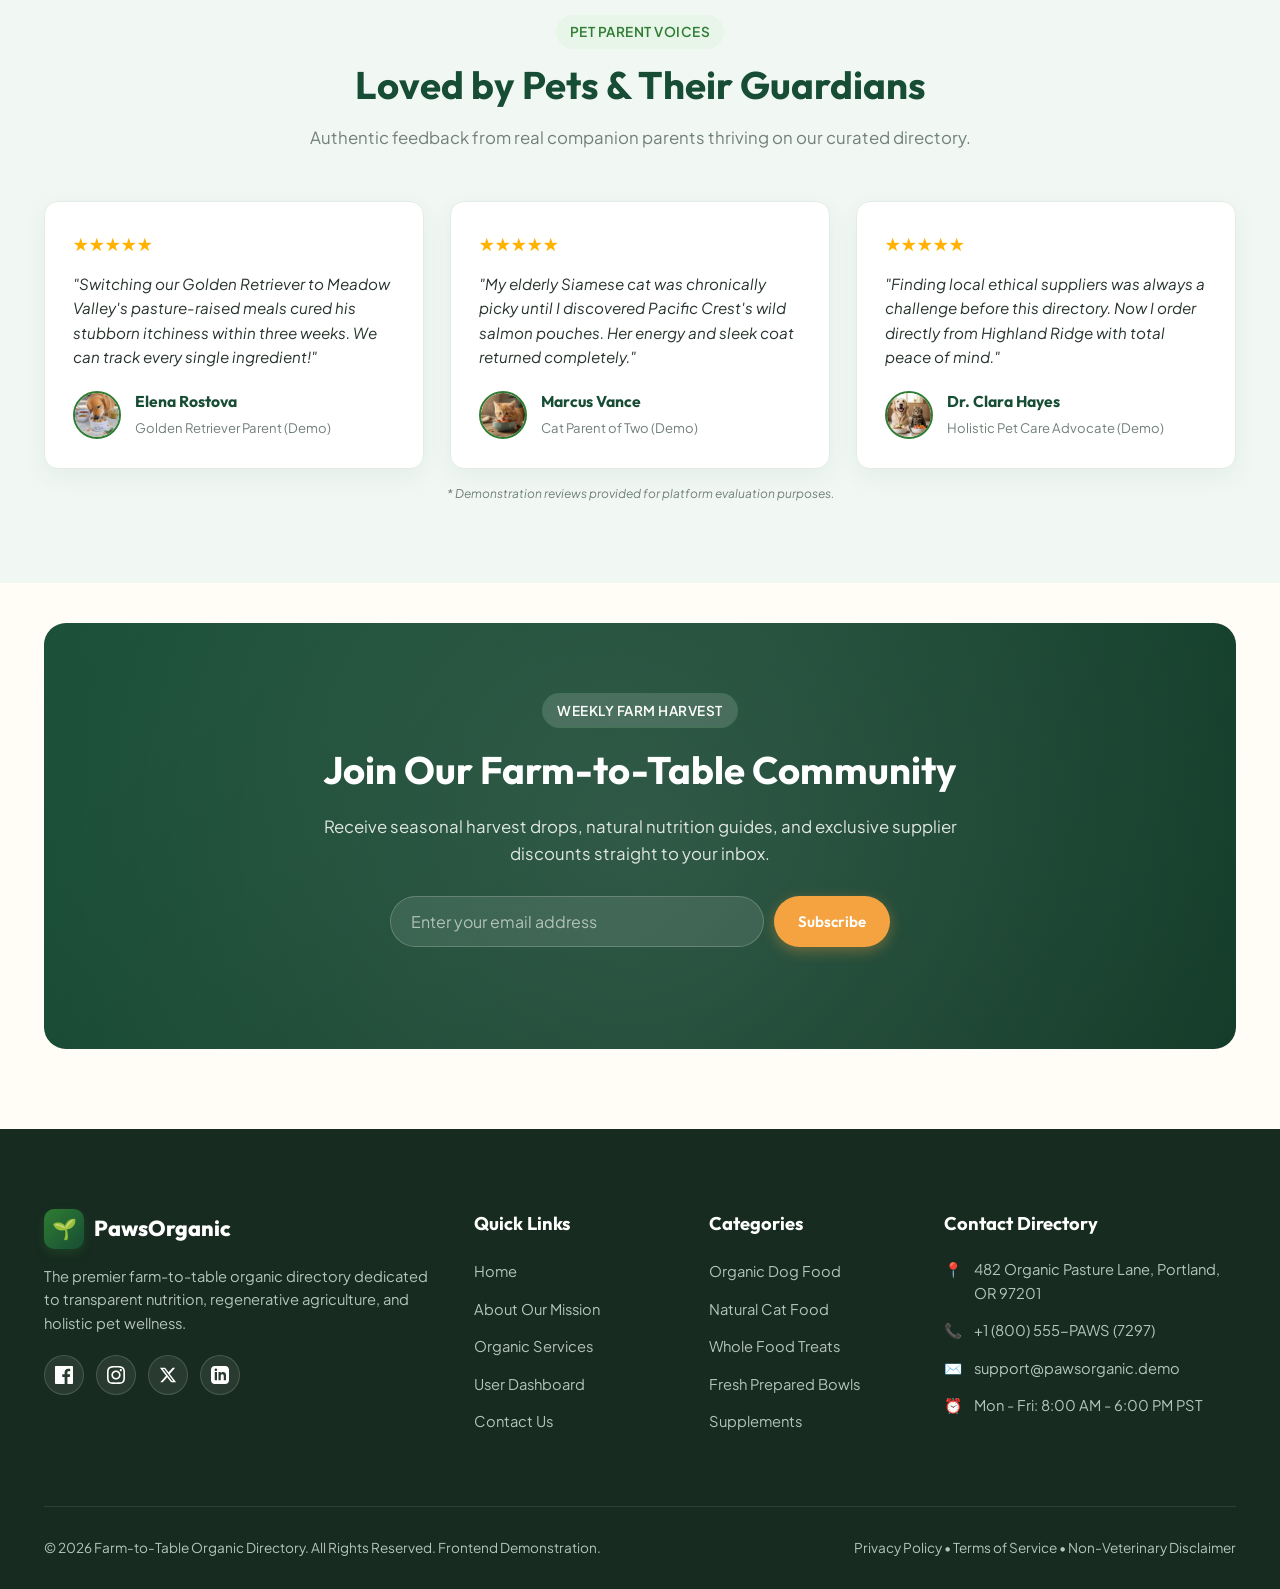
==== commit b2dcbd27: "2nd comit" ====
--- a/index.html
+++ b/index.html
@@ -30,8 +30,8 @@
           <li><a href="index.html" class="nav-link active">Home</a></li>
           <li><a href="about.html" class="nav-link">About</a></li>
           <li><a href="services.html" class="nav-link">Services</a></li>
+          <li><a href="contact.html" class="nav-link">Contact</a></li>
           <li><a href="dashboard.html" class="nav-link">Dashboard</a></li>
-          <li><a href="contact.html" class="nav-link">Contact</a></li>
         </ul>
         <div class="nav-auth-actions">
           <button class="btn btn-secondary btn-sm open-login-btn">Log In</button>
@@ -55,8 +55,8 @@
       <li><a href="index.html" class="mobile-nav-link active"><span>🏡</span> Home</a></li>
       <li><a href="about.html" class="mobile-nav-link"><span>🌿</span> About</a></li>
       <li><a href="services.html" class="mobile-nav-link"><span>🐾</span> Services</a></li>
+      <li><a href="contact.html" class="mobile-nav-link"><span>✉️</span> Contact</a></li>
       <li><a href="dashboard.html" class="mobile-nav-link"><span>📊</span> Dashboard</a></li>
-      <li><a href="contact.html" class="mobile-nav-link"><span>✉️</span> Contact</a></li>
     </ul>
     <div class="mobile-auth-actions">
       <button class="btn btn-secondary btn-block open-login-btn">Log In</button>
@@ -716,6 +716,21 @@
         <button type="submit" class="btn btn-primary btn-block">Log In</button>
       </form>
 
+      <div class="auth-divider">
+        <span>or continue with</span>
+      </div>
+
+      <div class="social-auth-grid">
+        <button type="button" class="btn-social btn-apple" data-provider="Apple" aria-label="Sign in with Apple">
+          <svg viewBox="0 0 170 170" width="16" height="16" fill="currentColor" aria-hidden="true"><path d="M150.37 130.25c-2.45 5.66-5.35 10.87-8.71 15.66-4.58 6.53-8.33 11.05-11.22 13.56-4.48 4.12-9.28 6.23-14.42 6.35-3.69 0-8.14-1.05-13.32-3.18-5.19-2.12-9.97-3.17-14.34-3.17-4.58 0-9.49 1.05-14.75 3.17-5.26 2.13-9.5 3.24-12.74 3.35-4.35.13-9.16-1.9-14.42-6.08-3.7-3.04-7.66-7.79-11.88-14.24-5.32-8.07-9.42-16.92-12.3-26.54-2.88-9.61-4.32-18.79-4.32-27.53 0-12.73 3.39-23.36 10.17-31.9 6.78-8.54 15.22-12.91 25.32-13.12 5.09 0 10.51 1.34 16.27 4.02 5.76 2.68 9.4 4.09 10.92 4.22 1.41-.13 5.37-1.63 11.88-4.49 6.51-2.86 12.08-4.16 16.71-3.9 12.28.64 21.84 5.38 28.68 14.21-10.74 6.53-15.99 15.6-15.75 27.21.25 9.04 3.73 16.59 10.45 22.65 6.72 6.06 14.65 9.57 23.79 10.52-2.19 6.53-4.87 13.04-8.04 19.53zM119.22 31.84c0-7.72 2.76-14.89 8.28-21.52 5.53-6.63 12.24-10.32 20.14-11.08.13 1.02.2 1.94.2 2.76 0 7.55-2.84 14.86-8.52 21.94-5.68 7.08-12.63 10.95-20.84 11.62-.07-1.12-.11-2.12-.11-3.72z"/></svg>
+          <span>Apple</span>
+        </button>
+        <button type="button" class="btn-social btn-facebook" data-provider="Facebook" aria-label="Sign in with Facebook">
+          <svg viewBox="0 0 24 24" width="16" height="16" fill="currentColor" aria-hidden="true"><path d="M24 12.073c0-6.627-5.373-12-12-12s-12 5.373-12 12c0 5.99 4.388 10.954 10.125 11.854v-8.385H7.078v-3.47h3.047V9.43c0-3.007 1.792-4.669 4.533-4.669 1.312 0 2.686.235 2.686.235v2.953H15.83c-1.491 0-1.956.925-1.956 1.874v2.25h3.328l-.532 3.47h-2.796v8.385C19.612 23.027 24 18.062 24 12.073z"/></svg>
+          <span>Facebook</span>
+        </button>
+      </div>
+
       <div class="modal-switch-text">
         Don't have an account? <a href="#" id="switchToSignup">Create an account</a>
       </div>
@@ -771,6 +786,21 @@
 
         <button type="submit" class="btn btn-primary btn-block">Create Account</button>
       </form>
+
+      <div class="auth-divider">
+        <span>or sign up with</span>
+      </div>
+
+      <div class="social-auth-grid">
+        <button type="button" class="btn-social btn-apple" data-provider="Apple" aria-label="Sign up with Apple">
+          <svg viewBox="0 0 170 170" width="16" height="16" fill="currentColor" aria-hidden="true"><path d="M150.37 130.25c-2.45 5.66-5.35 10.87-8.71 15.66-4.58 6.53-8.33 11.05-11.22 13.56-4.48 4.12-9.28 6.23-14.42 6.35-3.69 0-8.14-1.05-13.32-3.18-5.19-2.12-9.97-3.17-14.34-3.17-4.58 0-9.49 1.05-14.75 3.17-5.26 2.13-9.5 3.24-12.74 3.35-4.35.13-9.16-1.9-14.42-6.08-3.7-3.04-7.66-7.79-11.88-14.24-5.32-8.07-9.42-16.92-12.3-26.54-2.88-9.61-4.32-18.79-4.32-27.53 0-12.73 3.39-23.36 10.17-31.9 6.78-8.54 15.22-12.91 25.32-13.12 5.09 0 10.51 1.34 16.27 4.02 5.76 2.68 9.4 4.09 10.92 4.22 1.41-.13 5.37-1.63 11.88-4.49 6.51-2.86 12.08-4.16 16.71-3.9 12.28.64 21.84 5.38 28.68 14.21-10.74 6.53-15.99 15.6-15.75 27.21.25 9.04 3.73 16.59 10.45 22.65 6.72 6.06 14.65 9.57 23.79 10.52-2.19 6.53-4.87 13.04-8.04 19.53zM119.22 31.84c0-7.72 2.76-14.89 8.28-21.52 5.53-6.63 12.24-10.32 20.14-11.08.13 1.02.2 1.94.2 2.76 0 7.55-2.84 14.86-8.52 21.94-5.68 7.08-12.63 10.95-20.84 11.62-.07-1.12-.11-2.12-.11-3.72z"/></svg>
+          <span>Apple</span>
+        </button>
+        <button type="button" class="btn-social btn-facebook" data-provider="Facebook" aria-label="Sign up with Facebook">
+          <svg viewBox="0 0 24 24" width="16" height="16" fill="currentColor" aria-hidden="true"><path d="M24 12.073c0-6.627-5.373-12-12-12s-12 5.373-12 12c0 5.99 4.388 10.954 10.125 11.854v-8.385H7.078v-3.47h3.047V9.43c0-3.007 1.792-4.669 4.533-4.669 1.312 0 2.686.235 2.686.235v2.953H15.83c-1.491 0-1.956.925-1.956 1.874v2.25h3.328l-.532 3.47h-2.796v8.385C19.612 23.027 24 18.062 24 12.073z"/></svg>
+          <span>Facebook</span>
+        </button>
+      </div>
 
       <div class="modal-switch-text">
         Already have an account? <a href="#" id="switchToLogin">Log in here</a>
--- a/css/style.css
+++ b/css/style.css
@@ -1666,6 +1666,32 @@
   line-height: 1.6;
 }
 
+/* Team Member Avatars on About Page */
+.team-avatar {
+  width: 110px;
+  height: 110px;
+  border-radius: 50%;
+  overflow: hidden;
+  margin: 0 auto 16px;
+  border: 4px solid var(--light-green);
+  box-shadow: 0 4px 14px rgba(27, 67, 50, 0.08);
+  background-color: var(--light-green);
+  position: relative;
+}
+
+.team-avatar img {
+  width: 100%;
+  height: 100%;
+  object-fit: cover;
+  object-position: center;
+  display: block;
+  transition: transform 0.4s cubic-bezier(0.16, 1, 0.3, 1);
+}
+
+.why-card:hover .team-avatar img {
+  transform: scale(1.08);
+}
+
 /* Process Timeline */
 .process-grid {
   display: grid;
@@ -1677,13 +1703,13 @@
 
 .process-step {
   background: var(--white);
-  padding: 30px 20px;
+  padding: 48px 22px 28px;
   border-radius: var(--radius-md);
   border: 1px solid var(--border-light);
   box-shadow: 0 8px 24px rgba(27, 67, 50, 0.06);
   text-align: center;
   position: relative;
-  overflow: hidden;
+  overflow: visible;
   transition: transform 0.45s cubic-bezier(0.16, 1, 0.3, 1),
               box-shadow 0.45s cubic-bezier(0.16, 1, 0.3, 1),
               border-color 0.35s ease;
@@ -1691,25 +1717,25 @@
   will-change: transform, box-shadow;
 }
 
-/* 3D Diagonal Shine Sweep for Process Step */
+/* 3D Diagonal Shine Sweep for Process Step (contained cleanly inside card) */
 .process-step::before {
   content: '';
   position: absolute;
-  top: 0;
-  left: -130%;
-  width: 80%;
-  height: 100%;
+  inset: 0;
+  border-radius: inherit;
   background: linear-gradient(
     115deg,
     transparent 0%,
-    rgba(255, 255, 255, 0.45) 45%,
-    rgba(255, 255, 255, 0.85) 55%,
+    transparent 35%,
+    rgba(255, 255, 255, 0.65) 50%,
+    transparent 65%,
     transparent 100%
   );
-  transform: skewX(-25deg);
+  background-size: 300% 100%;
+  background-position: 150% 0;
   pointer-events: none;
-  z-index: 5;
-  transition: none;
+  z-index: 2;
+  transition: background-position 0.75s cubic-bezier(0.16, 1, 0.3, 1);
 }
 
 .process-step:hover {
@@ -1719,13 +1745,12 @@
 }
 
 .process-step:hover::before {
-  left: 150%;
-  transition: left 0.8s cubic-bezier(0.16, 1, 0.3, 1);
+  background-position: -50% 0;
 }
 
 .step-number {
   position: absolute;
-  top: -16px;
+  top: -17px;
   left: 50%;
   transform: translateX(-50%);
   width: 34px;
@@ -1740,6 +1765,7 @@
   justify-content: center;
   font-size: 0.95rem;
   box-shadow: 0 4px 10px rgba(244, 163, 64, 0.4);
+  z-index: 3;
 }
 
 .step-icon {
@@ -2865,6 +2891,88 @@
   text-decoration: underline;
 }
 
+/* Social Login in Auth Modals */
+.auth-divider {
+  display: flex;
+  align-items: center;
+  text-align: center;
+  margin: 18px 0 14px;
+  color: var(--muted-text);
+  font-size: 0.8rem;
+  text-transform: uppercase;
+  letter-spacing: 0.5px;
+}
+
+.auth-divider::before,
+.auth-divider::after {
+  content: '';
+  flex: 1;
+  border-bottom: 1px solid var(--border-light);
+}
+
+.auth-divider span {
+  padding: 0 12px;
+  font-weight: 600;
+}
+
+.social-auth-grid {
+  display: grid;
+  grid-template-columns: 1fr 1fr;
+  gap: 12px;
+  margin-bottom: 6px;
+}
+
+.btn-social {
+  display: inline-flex;
+  align-items: center;
+  justify-content: center;
+  gap: 9px;
+  padding: 10px 14px;
+  border-radius: var(--radius-pill);
+  font-size: 0.9rem;
+  font-weight: 600;
+  cursor: pointer;
+  transition: all 0.25s cubic-bezier(0.16, 1, 0.3, 1);
+  text-decoration: none;
+  border: 1px solid transparent;
+  font-family: inherit;
+}
+
+.btn-social svg {
+  flex-shrink: 0;
+  transition: transform 0.25s ease;
+}
+
+.btn-social:hover svg {
+  transform: scale(1.15);
+}
+
+.btn-apple {
+  background: #000000;
+  color: #ffffff;
+  border-color: #000000;
+}
+
+.btn-apple:hover {
+  background: #222222;
+  border-color: #222222;
+  transform: translateY(-2px);
+  box-shadow: 0 6px 16px rgba(0, 0, 0, 0.22);
+}
+
+.btn-facebook {
+  background: #1877F2;
+  color: #ffffff;
+  border-color: #1877F2;
+}
+
+.btn-facebook:hover {
+  background: #166fe5;
+  border-color: #166fe5;
+  transform: translateY(-2px);
+  box-shadow: 0 6px 16px rgba(24, 119, 242, 0.3);
+}
+
 /* Modal Product Details Specific */
 .product-modal-grid {
   display: grid;
@@ -3441,20 +3549,14 @@
 }
 
 /* 5. Process Step Numbers & Icons Spring */
-.process-step {
-  transition: transform 0.4s cubic-bezier(0.16, 1, 0.3, 1), box-shadow 0.4s ease;
-}
-
-.process-step:hover {
-  transform: translateY(-8px);
-}
-
+.step-icon,
 .process-icon {
   transition: transform 0.5s cubic-bezier(0.34, 1.56, 0.64, 1);
 }
 
+.process-step:hover .step-icon,
 .process-step:hover .process-icon {
-  transform: scale(1.2) rotate(-8deg);
+  transform: scale(1.15) rotate(-6deg);
 }
 
 .step-number {
@@ -3462,7 +3564,7 @@
 }
 
 .process-step:hover .step-number {
-  transform: scale(1.15);
+  transform: translateX(-50%) scale(1.15);
   background: var(--dark-green);
   color: #fff;
 }
--- a/css/responsive.css
+++ b/css/responsive.css
@@ -222,6 +222,7 @@
 
   .process-grid {
     grid-template-columns: 1fr;
+    row-gap: 36px;
   }
 
   .trust-grid {
